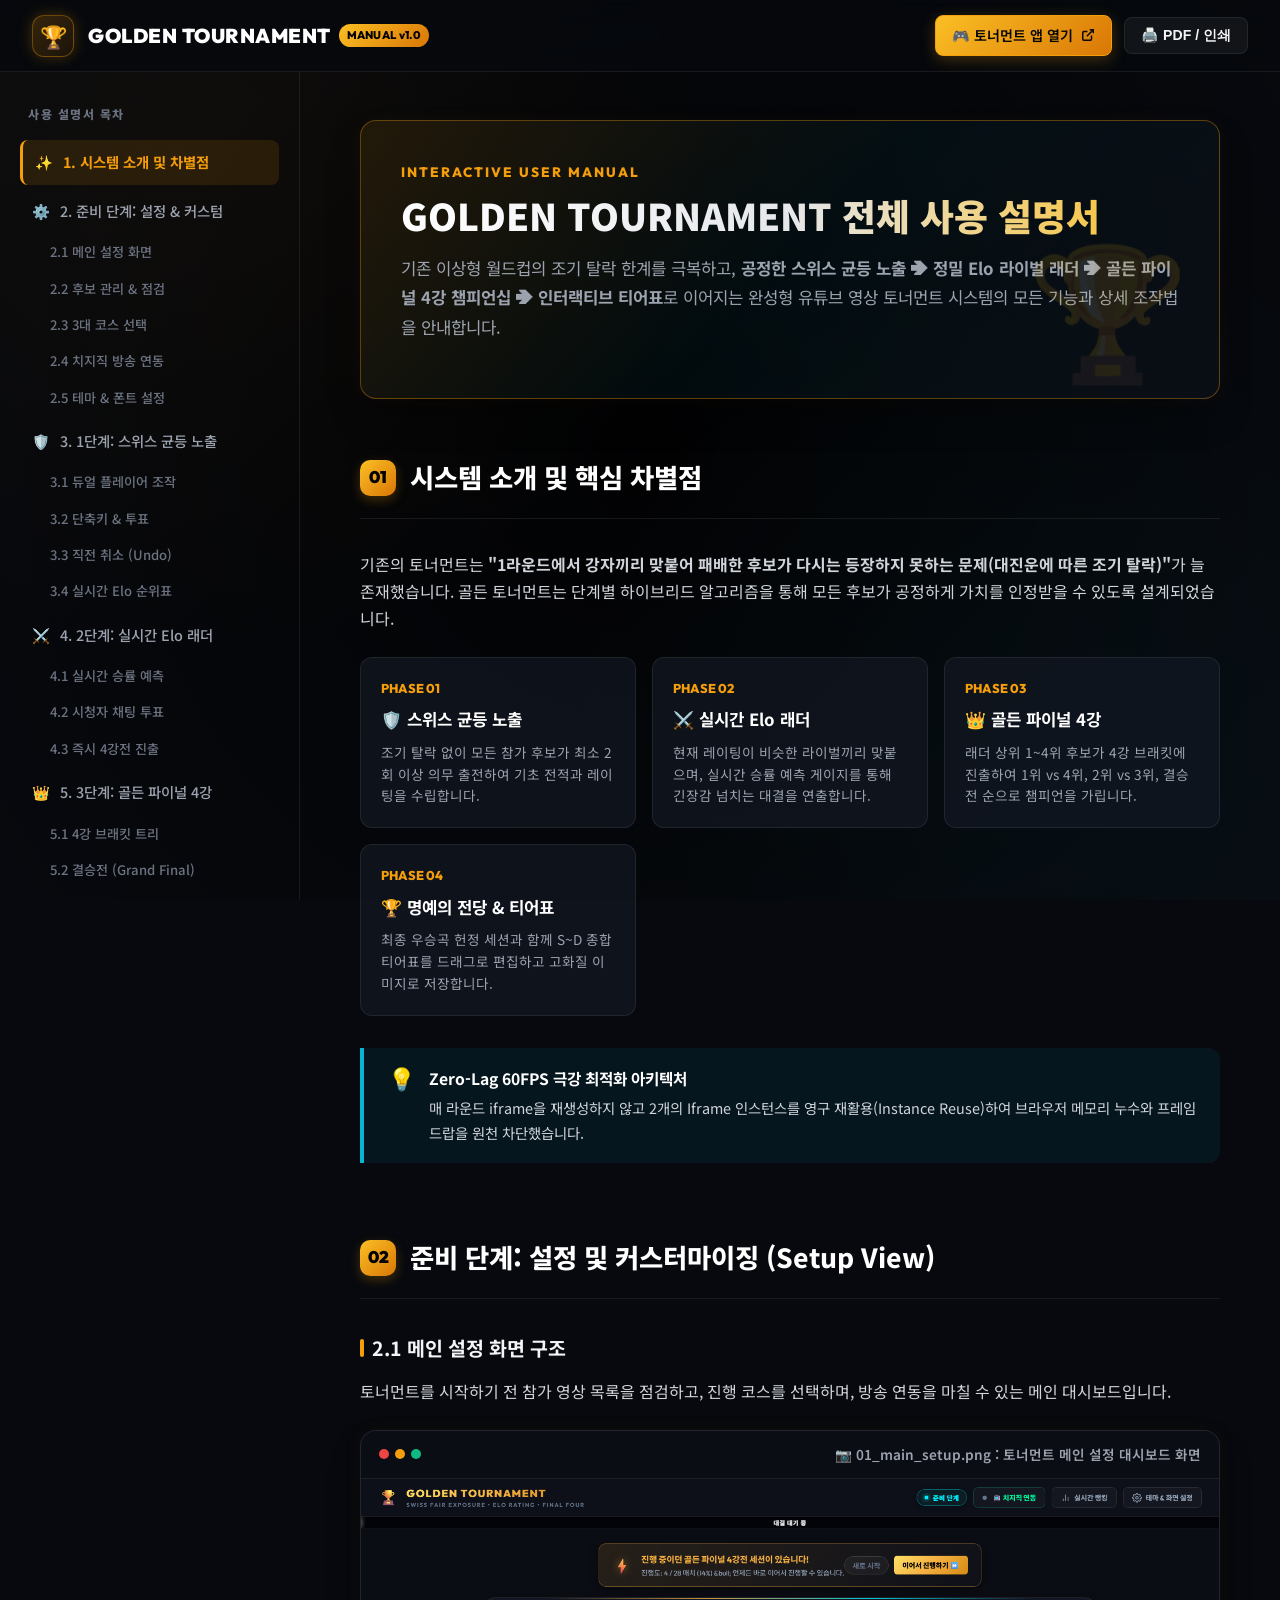
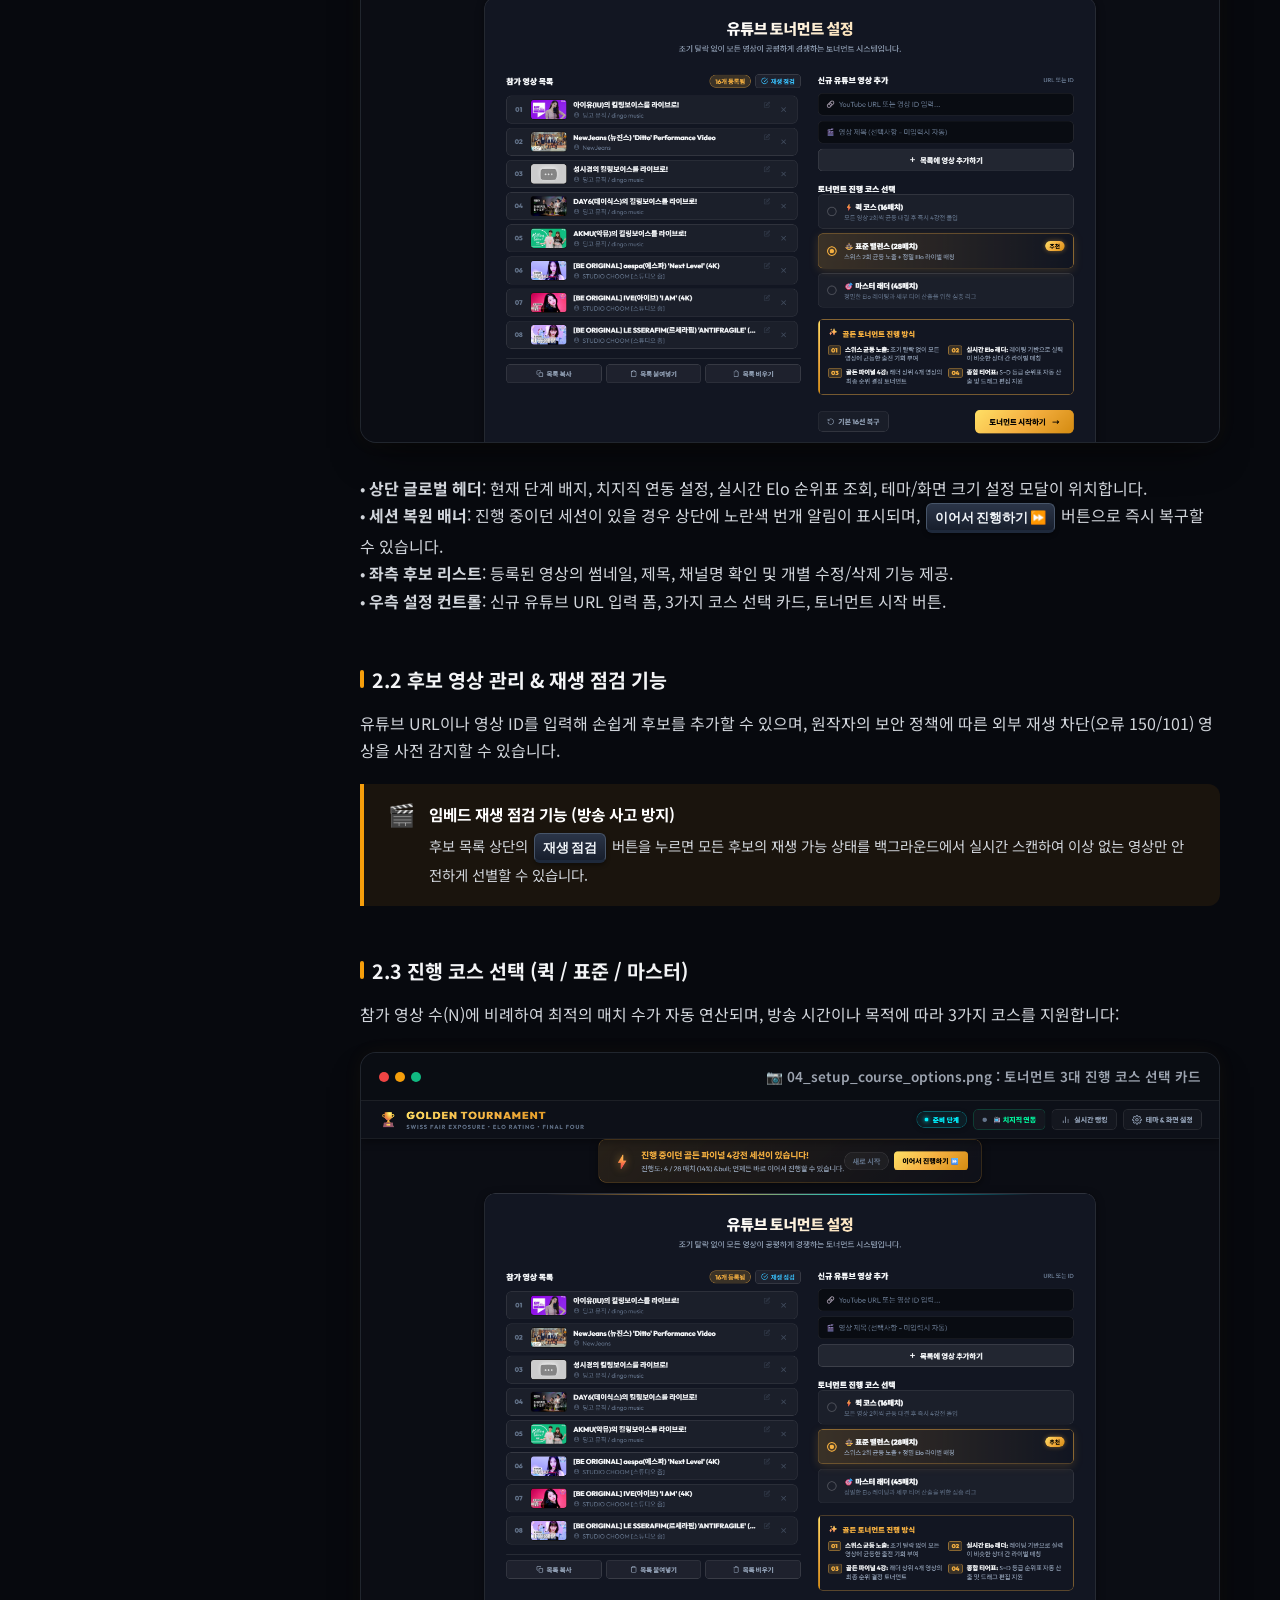
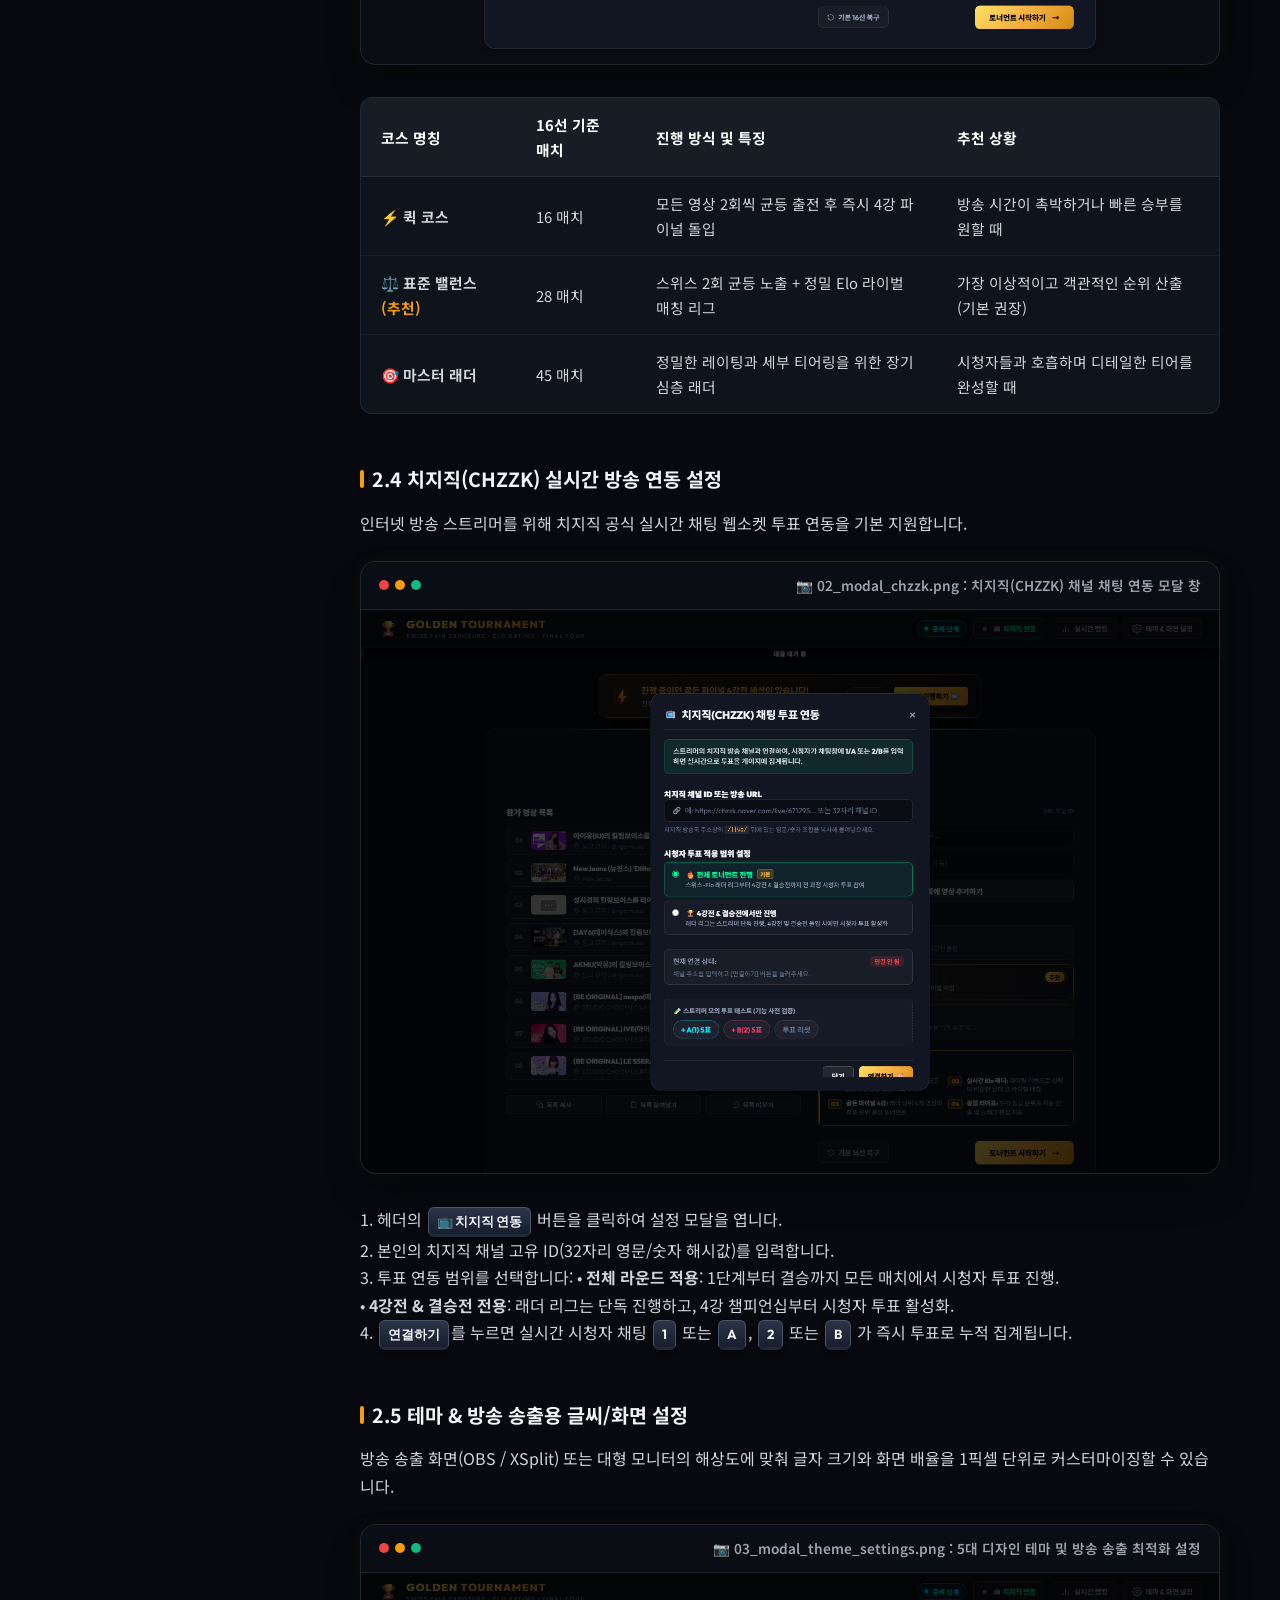
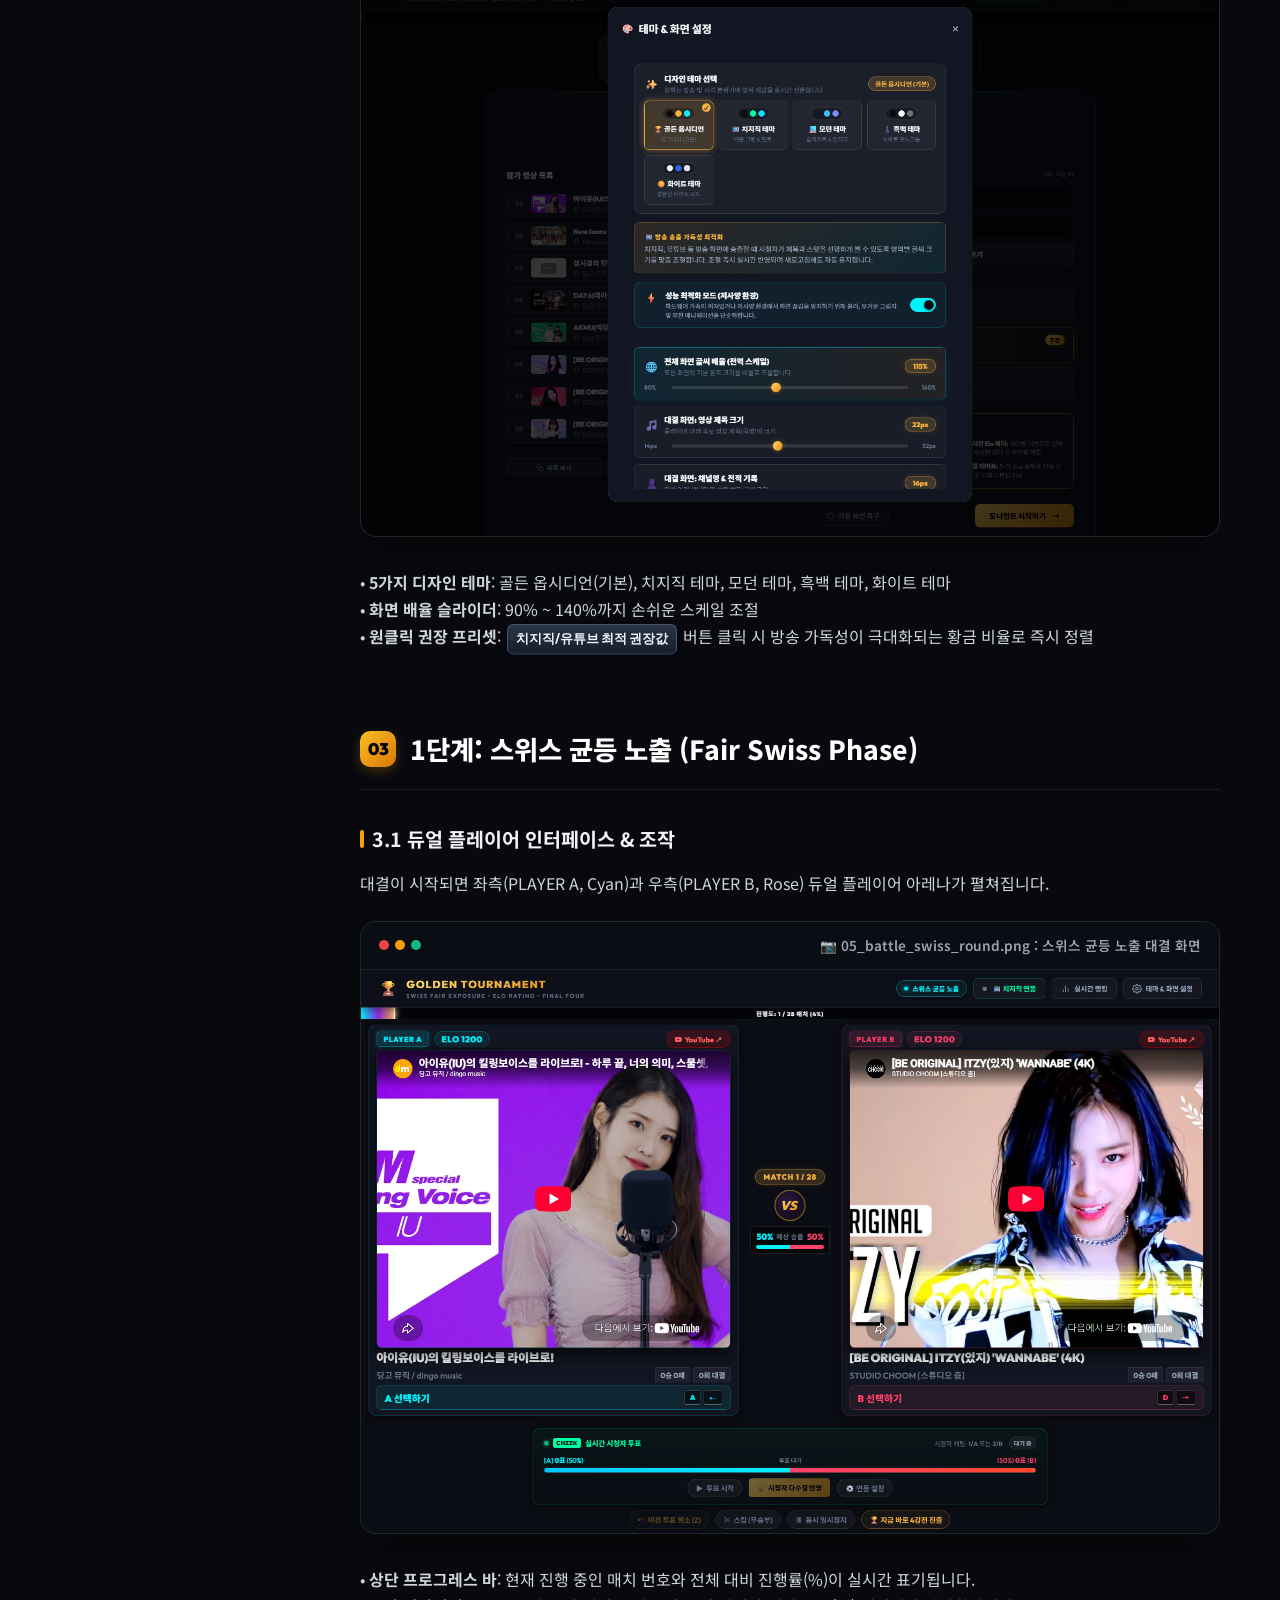
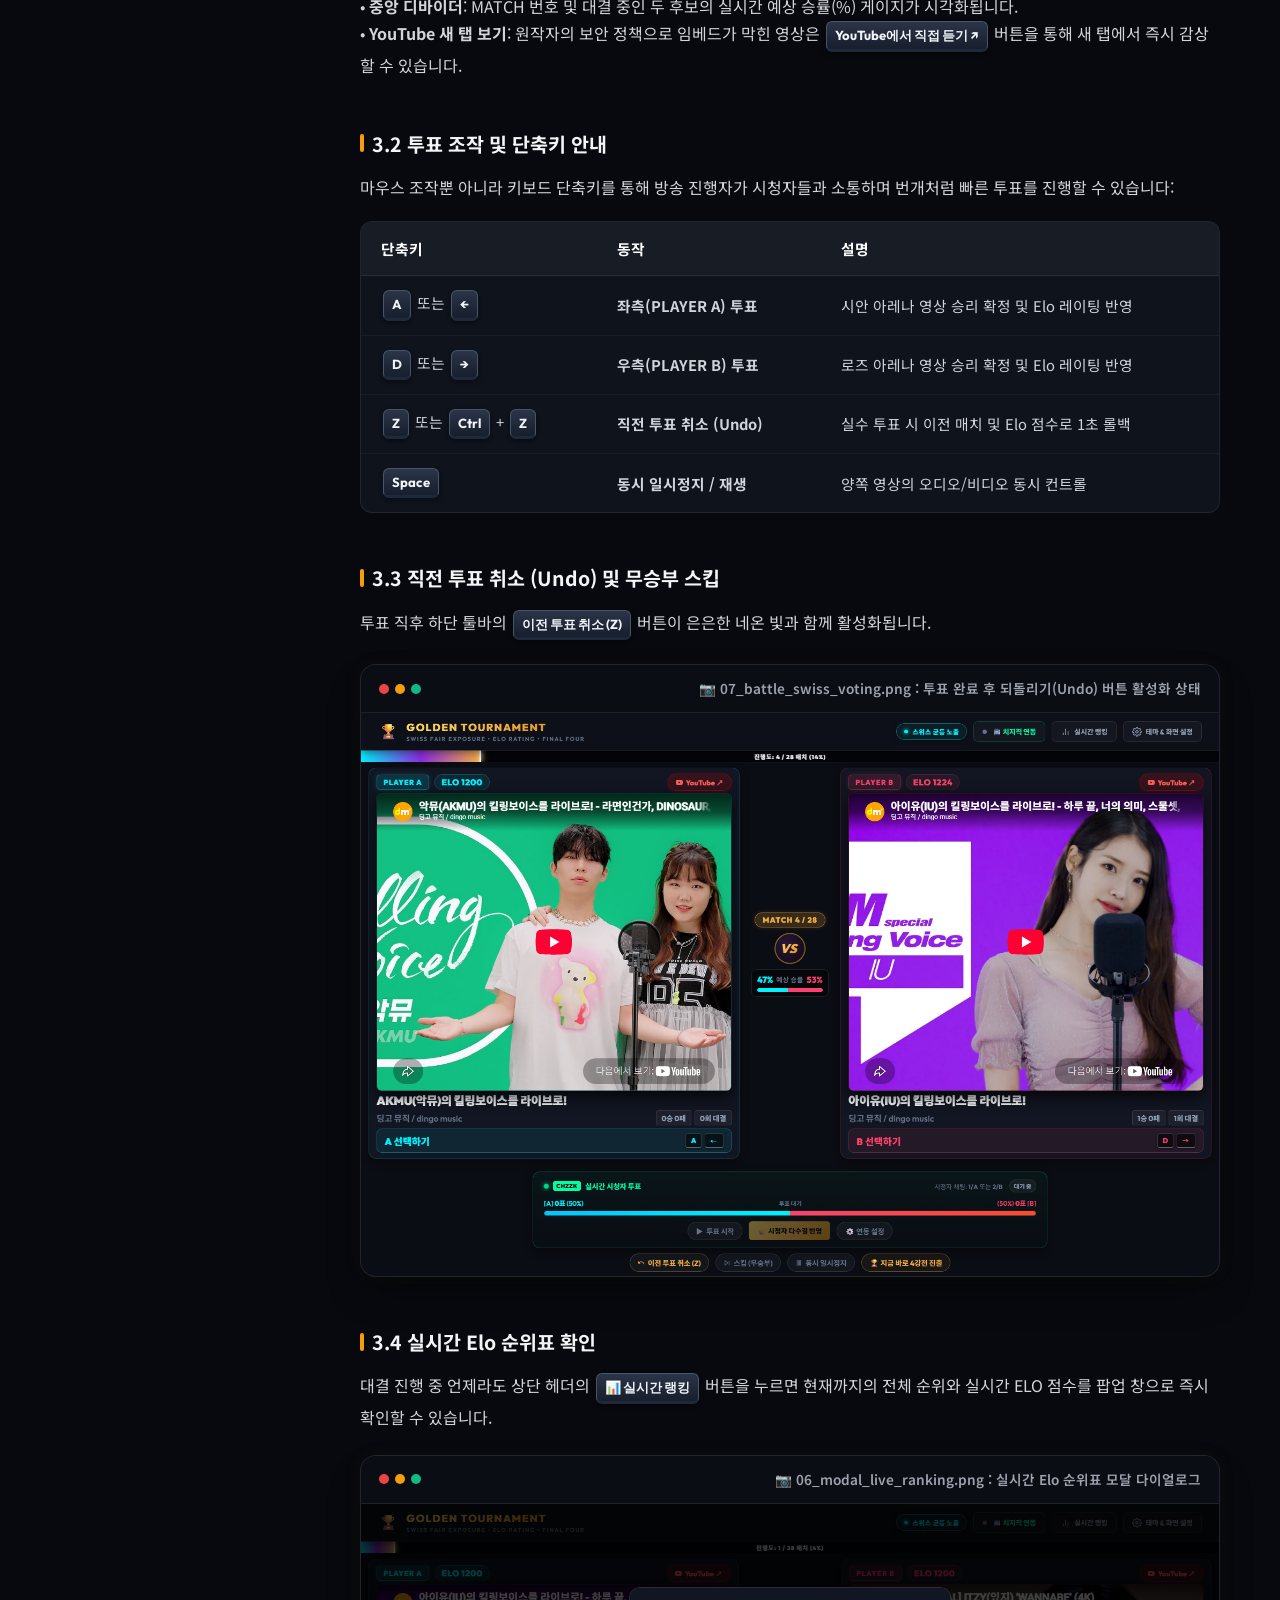
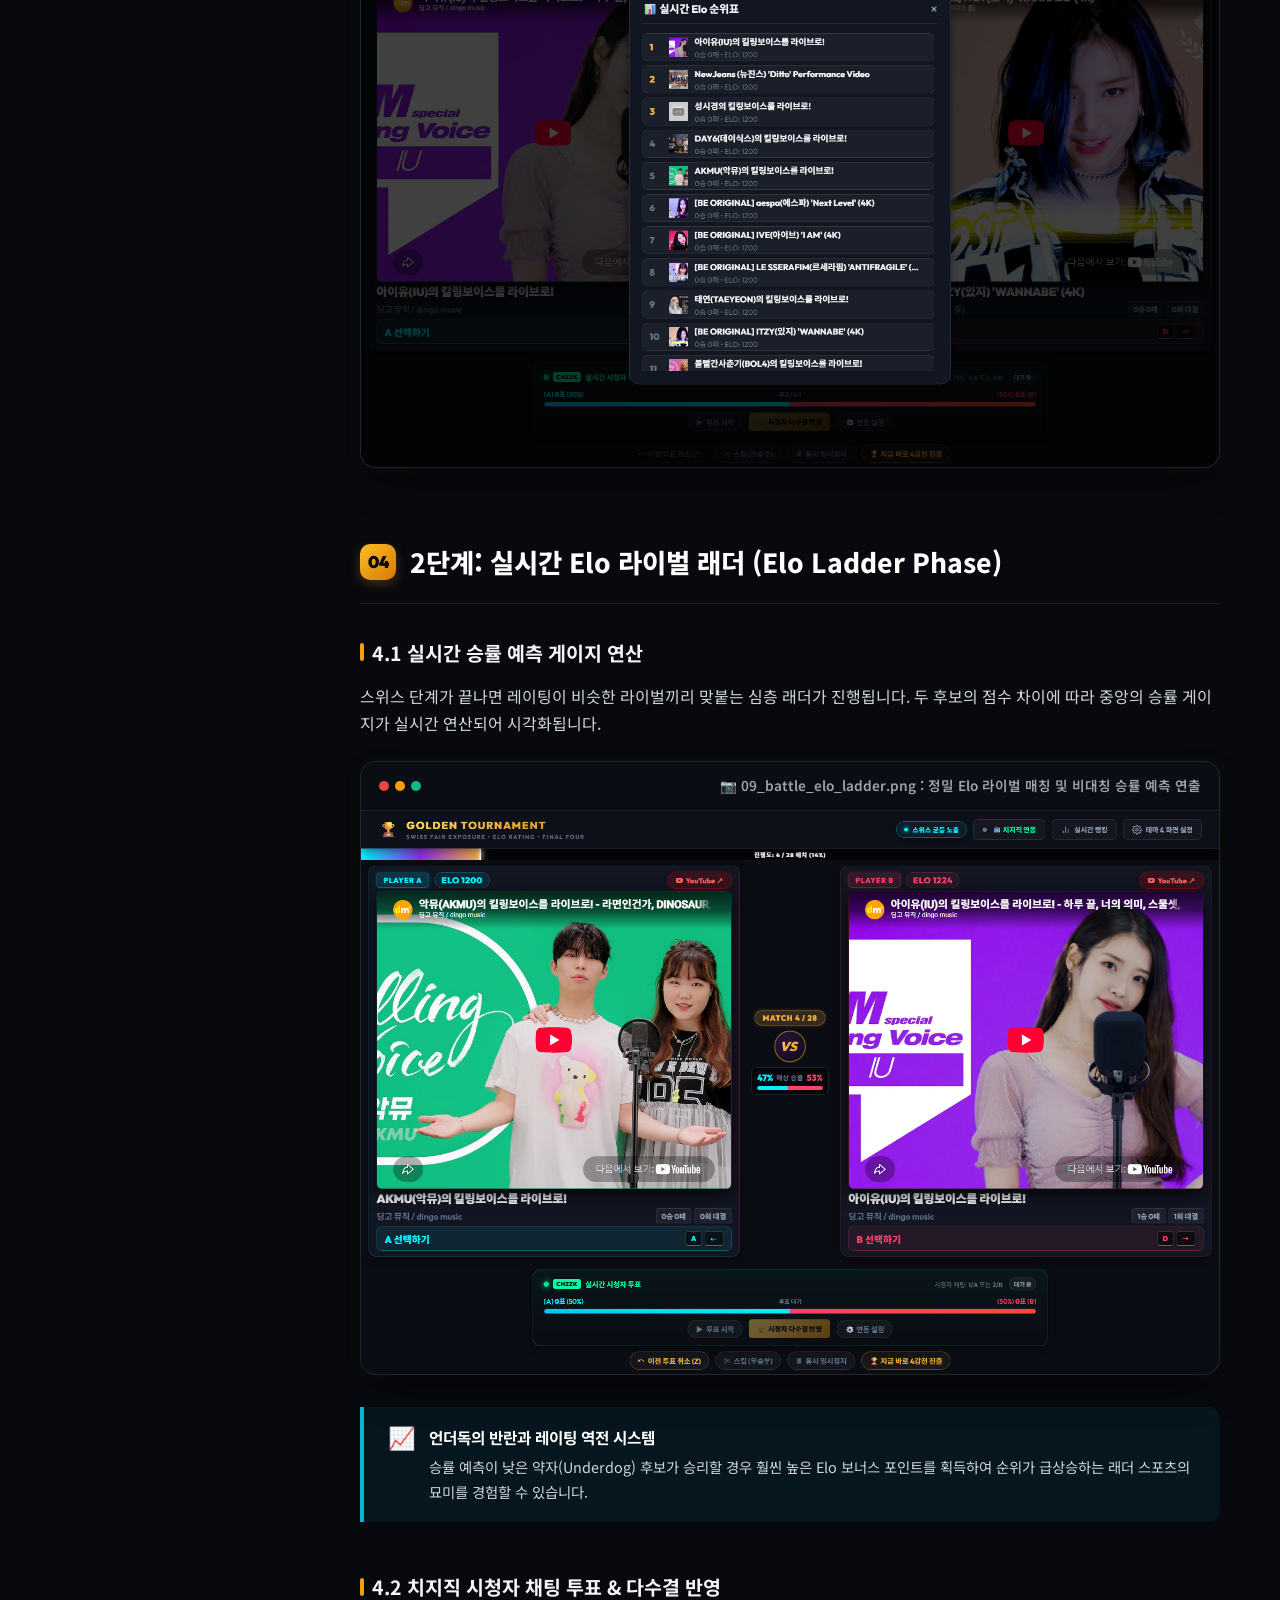
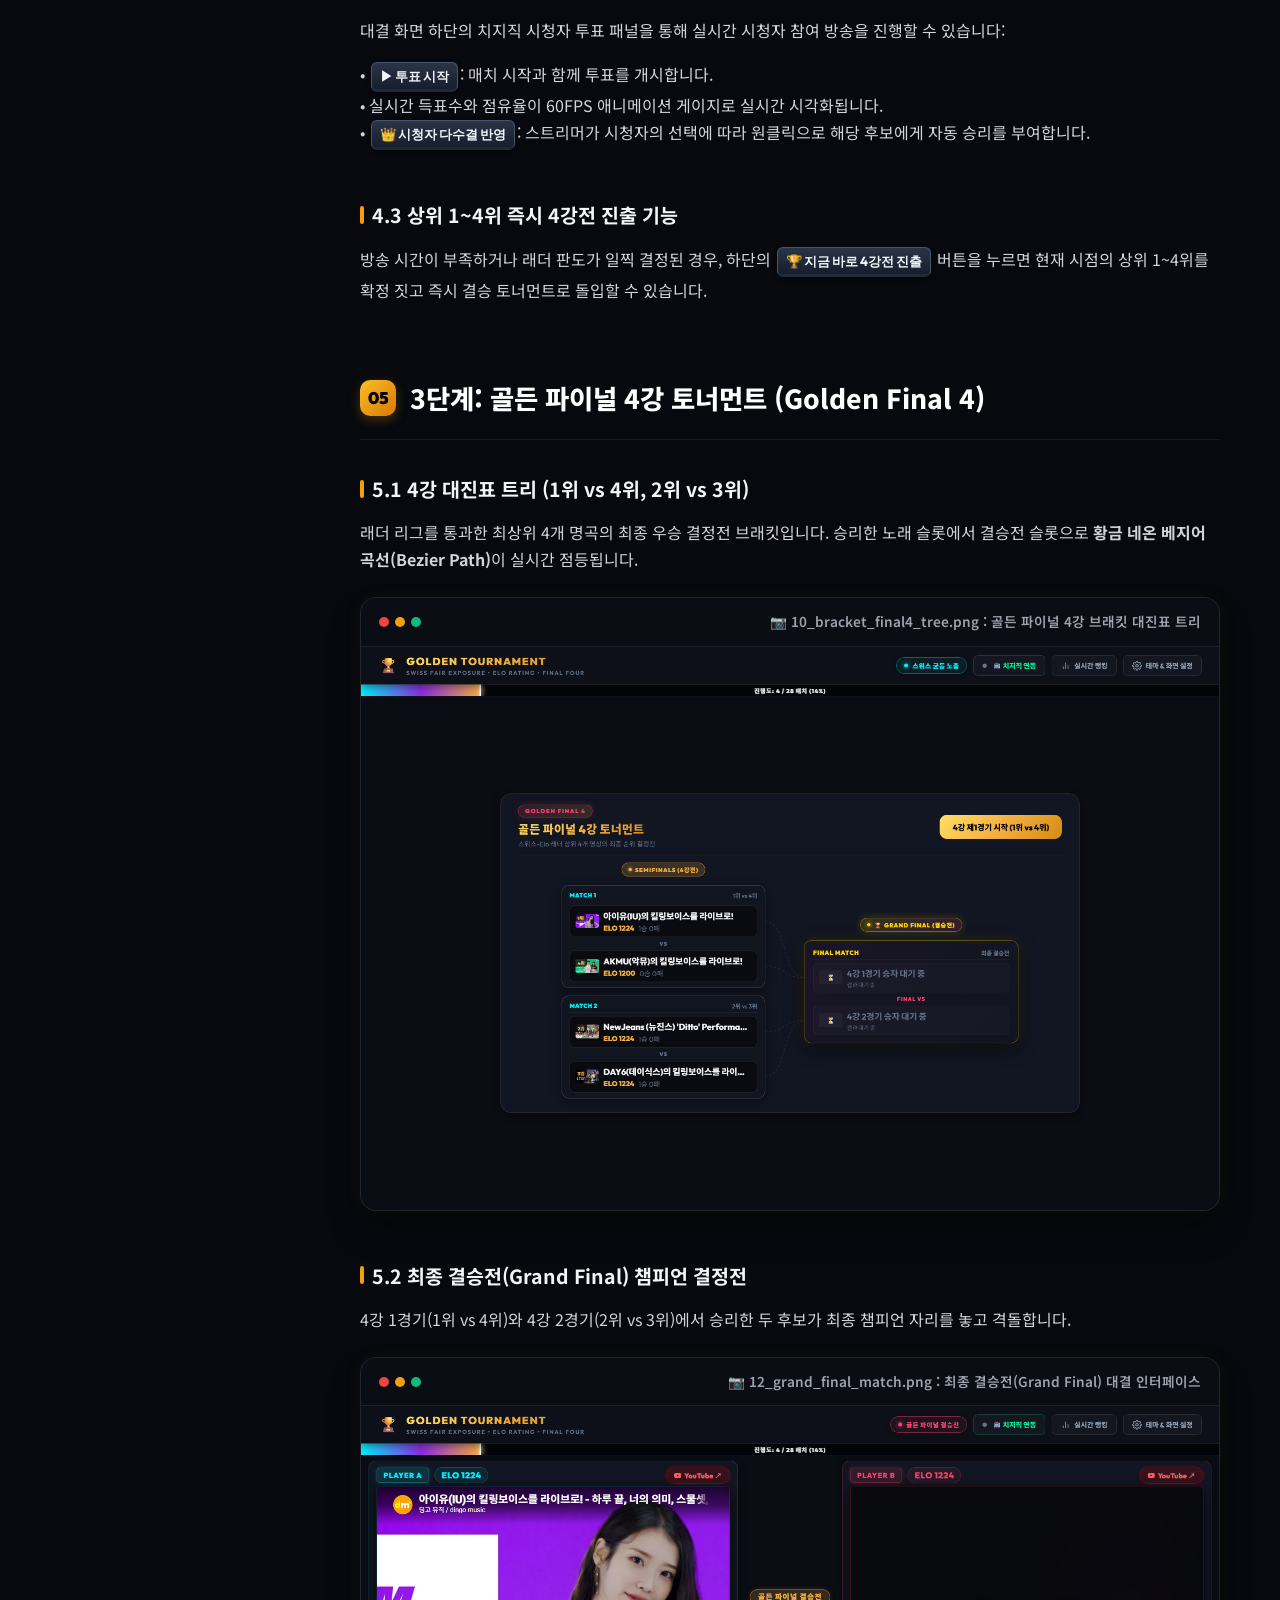
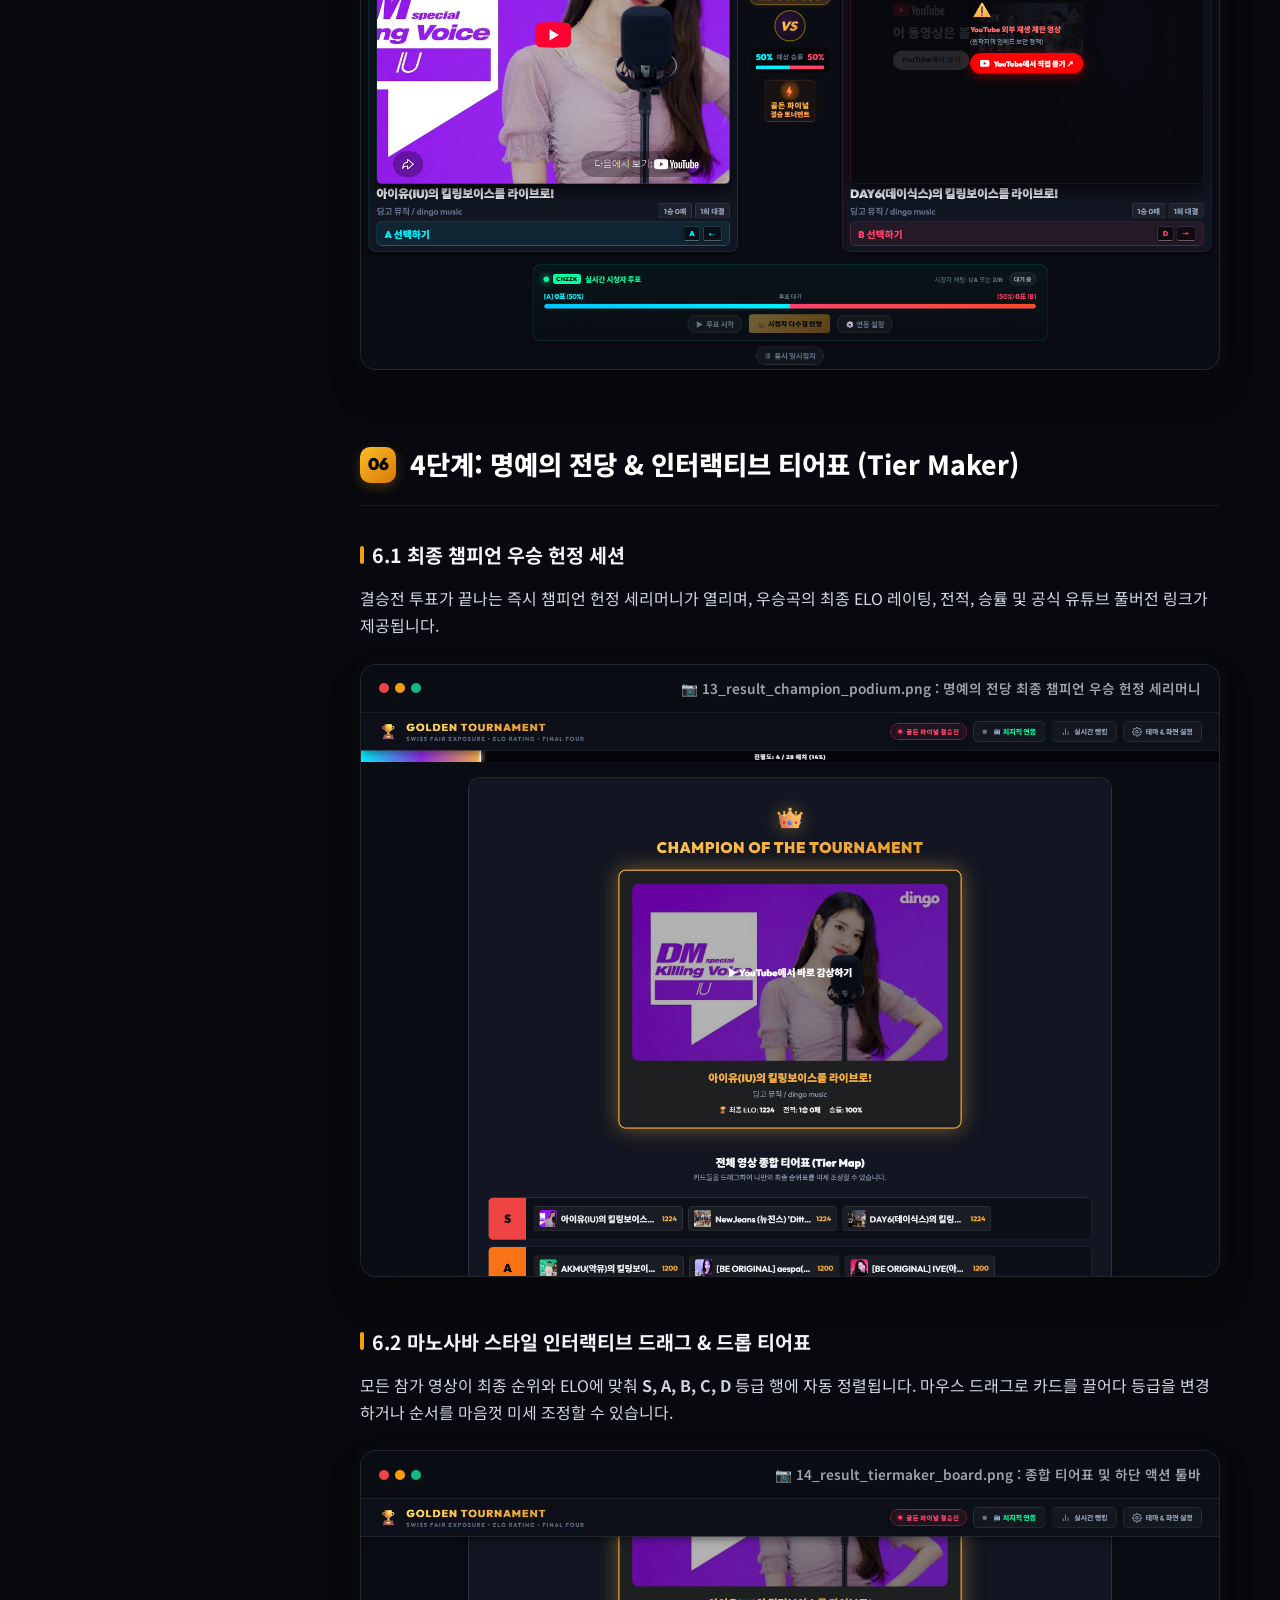
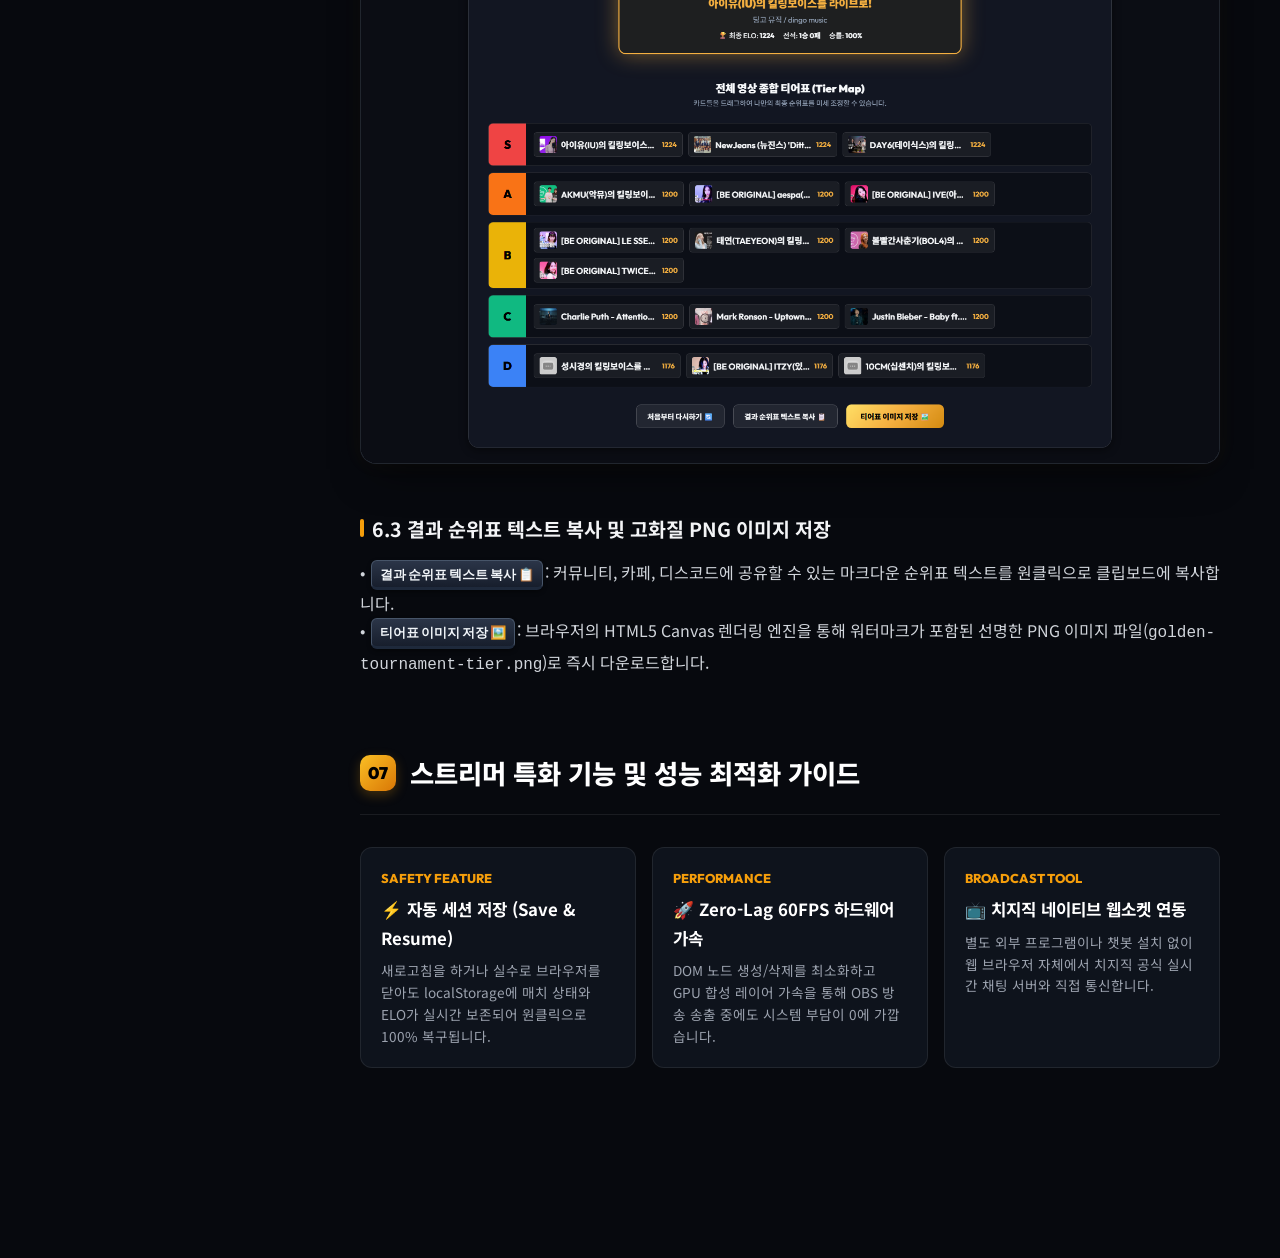
==== manual.html @ 8ca5e5d9 "사용설명서 및 스크린샷" ====
<!DOCTYPE html>
<html lang="ko">
<head>
  <meta charset="UTF-8">
  <meta name="viewport" content="width=device-width, initial-scale=1.0">
  <title>골든 토너먼트(GOLDEN TOURNAMENT) - 공식 인터랙티브 사용 설명서</title>
  <meta name="description" content="조기 탈락 없는 공정한 스위스 균등 노출, 실시간 Elo 래더, 골든 파이널 4강 챔피언십이 결합된 골든 토너먼트의 스크린샷 포함 전체 공식 사용 매뉴얼입니다.">
  
  <!-- Google Fonts: Outfit & Noto Sans KR -->
  <link rel="preconnect" href="https://fonts.googleapis.com">
  <link rel="preconnect" href="https://fonts.gstatic.com" crossorigin>
  <link href="https://fonts.googleapis.com/css2?family=Noto+Sans+KR:wght@300;400;500;600;700;800;900&family=Outfit:wght@400;600;700;800;900&family=JetBrains+Mono:wght@400;600&display=swap" rel="stylesheet">

  <style>
    /* ==========================================================================
       CSS Variables & Design System
       ========================================================================== */
    :root {
      --bg-dark: #07090e;
      --bg-surface: #0e121a;
      --bg-card: rgba(18, 23, 34, 0.75);
      --bg-card-hover: rgba(24, 31, 46, 0.85);
      --border-subtle: rgba(255, 255, 255, 0.08);
      --border-accent: rgba(245, 158, 11, 0.35);
      
      --gold-primary: #f59e0b;
      --gold-glow: rgba(245, 158, 11, 0.25);
      --gold-gradient: linear-gradient(135deg, #fbbf24 0%, #d97706 100%);
      
      --cyan-player: #06b6d4;
      --cyan-glow: rgba(6, 182, 212, 0.25);
      --rose-player: #f43f5e;
      --rose-glow: rgba(244, 63, 94, 0.25);
      
      --chzzk-neon: #00ffa3;
      --chzzk-glow: rgba(0, 255, 163, 0.2);

      --text-main: #f3f4f6;
      --text-muted: #9ca3af;
      --text-dim: #6b7280;
      
      --sidebar-width: 300px;
      --header-height: 72px;
      --radius-lg: 16px;
      --radius-md: 12px;
      --radius-sm: 8px;
      --shadow-premium: 0 20px 40px -15px rgba(0, 0, 0, 0.6), 0 0 20px rgba(245, 158, 11, 0.05);
      --transition-smooth: all 0.25s cubic-bezier(0.4, 0, 0.2, 1);
    }

    * {
      box-sizing: border-box;
      margin: 0;
      padding: 0;
    }

    html {
      scroll-behavior: smooth;
      font-size: 16px;
    }

    body {
      background-color: var(--bg-dark);
      color: var(--text-main);
      font-family: 'Noto Sans KR', 'Outfit', sans-serif;
      line-height: 1.7;
      overflow-x: hidden;
      background-image: 
        radial-gradient(circle at 15% 15%, rgba(245, 158, 11, 0.04) 0%, transparent 40%),
        radial-gradient(circle at 85% 85%, rgba(6, 182, 212, 0.04) 0%, transparent 40%),
        radial-gradient(circle at 50% 50%, rgba(0, 0, 0, 0.8) 0%, transparent 100%);
      background-attachment: fixed;
    }

    /* Custom Scrollbar */
    ::-webkit-scrollbar {
      width: 8px;
      height: 8px;
    }
    ::-webkit-scrollbar-track {
      background: var(--bg-dark);
    }
    ::-webkit-scrollbar-thumb {
      background: rgba(255, 255, 255, 0.15);
      border-radius: 4px;
    }
    ::-webkit-scrollbar-thumb:hover {
      background: var(--gold-primary);
    }

    /* ==========================================================================
       Header Layout
       ========================================================================== */
    .app-header {
      position: fixed;
      top: 0;
      left: 0;
      right: 0;
      height: var(--header-height);
      background: rgba(7, 9, 14, 0.85);
      backdrop-filter: blur(16px);
      -webkit-backdrop-filter: blur(16px);
      border-bottom: 1px solid var(--border-subtle);
      display: flex;
      align-items: center;
      justify-content: space-between;
      padding: 0 32px;
      z-index: 1000;
    }

    .brand-group {
      display: flex;
      align-items: center;
      gap: 14px;
      text-decoration: none;
    }

    .brand-trophy {
      width: 42px;
      height: 42px;
      background: linear-gradient(135deg, rgba(245, 158, 11, 0.2), rgba(217, 119, 6, 0.1));
      border: 1px solid var(--border-accent);
      border-radius: 12px;
      display: flex;
      align-items: center;
      justify-content: center;
      font-size: 22px;
      box-shadow: 0 0 15px var(--gold-glow);
    }

    .brand-title {
      font-family: 'Outfit', sans-serif;
      font-size: 1.25rem;
      font-weight: 900;
      letter-spacing: 0.5px;
      color: #fff;
      display: flex;
      align-items: center;
      gap: 8px;
    }

    .brand-badge {
      font-size: 0.7rem;
      background: var(--gold-gradient);
      color: #000;
      font-weight: 800;
      padding: 2px 8px;
      border-radius: 20px;
      letter-spacing: 0.3px;
    }

    .header-actions {
      display: flex;
      align-items: center;
      gap: 12px;
    }

    .btn-header {
      display: inline-flex;
      align-items: center;
      gap: 8px;
      padding: 8px 16px;
      font-size: 0.88rem;
      font-weight: 600;
      border-radius: var(--radius-sm);
      text-decoration: none;
      transition: var(--transition-smooth);
      cursor: pointer;
    }

    .btn-ghost {
      background: rgba(255, 255, 255, 0.05);
      border: 1px solid var(--border-subtle);
      color: var(--text-main);
    }
    .btn-ghost:hover {
      background: rgba(255, 255, 255, 0.1);
      border-color: rgba(255, 255, 255, 0.2);
    }

    .btn-primary {
      background: var(--gold-gradient);
      border: 1px solid #f59e0b;
      color: #050505;
      box-shadow: 0 4px 15px var(--gold-glow);
    }
    .btn-primary:hover {
      transform: translateY(-1px);
      box-shadow: 0 6px 20px rgba(245, 158, 11, 0.4);
    }

    /* ==========================================================================
       Main Layout (Sidebar + Content)
       ========================================================================== */
    .app-container {
      display: flex;
      max-width: 1560px;
      margin: 0 auto;
      padding-top: var(--header-height);
      min-height: 100vh;
    }

    /* Sidebar Navigation */
    .sidebar {
      width: var(--sidebar-width);
      position: sticky;
      top: var(--header-height);
      height: calc(100vh - var(--header-height));
      padding: 32px 20px 40px;
      overflow-y: auto;
      flex-shrink: 0;
      border-right: 1px solid var(--border-subtle);
    }

    .sidebar-title {
      font-size: 0.75rem;
      font-weight: 800;
      text-transform: uppercase;
      letter-spacing: 1.5px;
      color: var(--text-dim);
      margin-bottom: 16px;
      padding-left: 8px;
    }

    .nav-list {
      list-style: none;
      display: flex;
      flex-direction: column;
      gap: 4px;
    }

    .nav-item a {
      display: flex;
      align-items: center;
      gap: 10px;
      padding: 10px 12px;
      border-radius: var(--radius-sm);
      color: var(--text-muted);
      text-decoration: none;
      font-size: 0.9rem;
      font-weight: 500;
      transition: var(--transition-smooth);
    }

    .nav-item a:hover {
      background: rgba(255, 255, 255, 0.05);
      color: #fff;
    }

    .nav-item.active a {
      background: rgba(245, 158, 11, 0.12);
      color: var(--gold-primary);
      font-weight: 700;
      border-left: 3px solid var(--gold-primary);
    }

    .nav-sub-list {
      list-style: none;
      padding-left: 20px;
      margin-top: 2px;
      display: flex;
      flex-direction: column;
      gap: 2px;
    }

    .nav-sub-item a {
      font-size: 0.82rem;
      padding: 6px 10px;
      color: var(--text-dim);
    }
    .nav-sub-item a:hover {
      color: var(--text-main);
    }
    .nav-sub-item.active a {
      color: var(--gold-primary);
      font-weight: 600;
    }

    /* Content Area */
    .content-area {
      flex: 1;
      padding: 48px 60px 120px;
      max-width: calc(100% - var(--sidebar-width));
    }

    /* Hero Banner */
    .hero-banner {
      background: linear-gradient(135deg, rgba(245, 158, 11, 0.1) 0%, rgba(6, 182, 212, 0.05) 50%, rgba(18, 23, 34, 0.4) 100%);
      border: 1px solid var(--border-accent);
      border-radius: var(--radius-lg);
      padding: 40px;
      margin-bottom: 56px;
      position: relative;
      overflow: hidden;
      box-shadow: var(--shadow-premium);
    }

    .hero-banner::after {
      content: '🏆';
      position: absolute;
      right: 30px;
      bottom: -15px;
      font-size: 130px;
      opacity: 0.12;
      pointer-events: none;
    }

    .hero-subtitle {
      font-family: 'Outfit', sans-serif;
      font-size: 0.85rem;
      font-weight: 800;
      letter-spacing: 2px;
      color: var(--gold-primary);
      text-transform: uppercase;
      margin-bottom: 8px;
    }

    .hero-title {
      font-size: 2.3rem;
      font-weight: 900;
      line-height: 1.3;
      margin-bottom: 14px;
      background: linear-gradient(to right, #ffffff, #e5e7eb, #fbbf24);
      -webkit-background-clip: text;
      -webkit-text-fill-color: transparent;
    }

    .hero-desc {
      font-size: 1.05rem;
      color: var(--text-muted);
      max-width: 820px;
      line-height: 1.75;
    }

    /* Section Components */
    .doc-section {
      margin-bottom: 72px;
      scroll-margin-top: 100px;
    }

    .section-header {
      border-bottom: 1px solid var(--border-subtle);
      padding-bottom: 18px;
      margin-bottom: 32px;
      display: flex;
      align-items: center;
      justify-content: space-between;
    }

    .section-title-wrap {
      display: flex;
      align-items: center;
      gap: 14px;
    }

    .section-badge-num {
      width: 36px;
      height: 36px;
      background: var(--gold-gradient);
      color: #000;
      font-weight: 900;
      font-family: 'Outfit', sans-serif;
      font-size: 1.05rem;
      border-radius: 10px;
      display: flex;
      align-items: center;
      justify-content: center;
      box-shadow: 0 4px 12px var(--gold-glow);
    }

    .section-title {
      font-size: 1.65rem;
      font-weight: 800;
      color: #fff;
    }

    .subsection {
      margin-bottom: 48px;
      scroll-margin-top: 100px;
    }

    .subsection-title {
      font-size: 1.22rem;
      font-weight: 700;
      color: #f3f4f6;
      margin-bottom: 14px;
      display: flex;
      align-items: center;
      gap: 8px;
    }

    .subsection-title::before {
      content: '';
      display: inline-block;
      width: 4px;
      height: 18px;
      background: var(--gold-primary);
      border-radius: 2px;
    }

    p {
      margin-bottom: 16px;
      color: #d1d5db;
    }

    /* Feature Process Flow Cards */
    .process-grid {
      display: grid;
      grid-template-columns: repeat(auto-fit, minmax(240px, 1fr));
      gap: 16px;
      margin: 24px 0 32px;
    }

    .process-card {
      background: var(--bg-card);
      border: 1px solid var(--border-subtle);
      border-radius: var(--radius-md);
      padding: 20px;
      transition: var(--transition-smooth);
      position: relative;
    }
    .process-card:hover {
      background: var(--bg-card-hover);
      border-color: var(--border-accent);
      transform: translateY(-2px);
    }

    .process-step {
      font-family: 'Outfit', sans-serif;
      font-size: 0.8rem;
      font-weight: 800;
      color: var(--gold-primary);
      margin-bottom: 6px;
    }

    .process-name {
      font-size: 1.05rem;
      font-weight: 700;
      color: #fff;
      margin-bottom: 8px;
    }

    .process-detail {
      font-size: 0.85rem;
      color: var(--text-muted);
      line-height: 1.6;
    }

    /* Screenshot Card Frame */
    .screenshot-card {
      background: var(--bg-card);
      border: 1px solid var(--border-subtle);
      border-radius: var(--radius-lg);
      overflow: hidden;
      margin: 24px 0 32px;
      box-shadow: var(--shadow-premium);
      transition: var(--transition-smooth);
    }

    .screenshot-card:hover {
      border-color: rgba(245, 158, 11, 0.4);
      box-shadow: 0 20px 45px -10px rgba(0, 0, 0, 0.8), 0 0 30px rgba(245, 158, 11, 0.1);
    }

    .screenshot-header {
      background: rgba(10, 13, 19, 0.95);
      padding: 12px 18px;
      border-bottom: 1px solid var(--border-subtle);
      display: flex;
      align-items: center;
      justify-content: space-between;
    }

    .screenshot-dots {
      display: flex;
      gap: 6px;
    }

    .screenshot-dot {
      width: 10px;
      height: 10px;
      border-radius: 50%;
    }
    .dot-red { background: #ef4444; }
    .dot-yellow { background: #f59e0b; }
    .dot-green { background: #10b981; }

    .screenshot-caption {
      font-size: 0.85rem;
      font-weight: 600;
      color: var(--text-muted);
      display: flex;
      align-items: center;
      gap: 6px;
    }

    .screenshot-img-wrap {
      position: relative;
      cursor: zoom-in;
      background: #000;
      overflow: hidden;
    }

    .screenshot-img {
      width: 100%;
      height: auto;
      display: block;
      transition: transform 0.3s ease;
    }

    .screenshot-img-wrap:hover .screenshot-img {
      transform: scale(1.015);
    }

    .zoom-hint-badge {
      position: absolute;
      right: 16px;
      bottom: 16px;
      background: rgba(0, 0, 0, 0.75);
      backdrop-filter: blur(8px);
      border: 1px solid rgba(255, 255, 255, 0.15);
      padding: 6px 12px;
      border-radius: 20px;
      font-size: 0.78rem;
      color: #fff;
      display: flex;
      align-items: center;
      gap: 6px;
      pointer-events: none;
      opacity: 0;
      transition: var(--transition-smooth);
    }

    .screenshot-img-wrap:hover .zoom-hint-badge {
      opacity: 1;
    }

    /* Comparison & Table Styles */
    .table-container {
      width: 100%;
      overflow-x: auto;
      background: var(--bg-card);
      border: 1px solid var(--border-subtle);
      border-radius: var(--radius-md);
      margin: 20px 0 28px;
    }

    .styled-table {
      width: 100%;
      border-collapse: collapse;
      text-align: left;
      font-size: 0.92rem;
    }

    .styled-table th {
      background: rgba(255, 255, 255, 0.04);
      color: #fff;
      font-weight: 700;
      padding: 14px 20px;
      border-bottom: 1px solid var(--border-subtle);
    }

    .styled-table td {
      padding: 14px 20px;
      border-bottom: 1px solid rgba(255, 255, 255, 0.04);
      color: #d1d5db;
    }

    .styled-table tr:last-child td {
      border-bottom: none;
    }

    .styled-table tr:hover td {
      background: rgba(255, 255, 255, 0.02);
    }

    /* Keycaps & Shortcut UI */
    kbd {
      display: inline-flex;
      align-items: center;
      justify-content: center;
      background: linear-gradient(180deg, #2b3548 0%, #171e2c 100%);
      border: 1px solid #475569;
      border-bottom: 3px solid #1e293b;
      color: #f1f5f9;
      padding: 2px 8px;
      font-family: 'Outfit', monospace;
      font-size: 0.82rem;
      font-weight: 700;
      border-radius: 6px;
      box-shadow: 0 2px 4px rgba(0,0,0,0.4);
      margin: 0 2px;
    }

    /* Callout Alerts */
    .callout {
      background: rgba(245, 158, 11, 0.08);
      border-left: 4px solid var(--gold-primary);
      border-radius: 0 var(--radius-md) var(--radius-md) 0;
      padding: 18px 24px;
      margin: 20px 0;
      display: flex;
      gap: 14px;
    }

    .callout-icon {
      font-size: 22px;
      line-height: 1;
    }

    .callout-title {
      font-weight: 700;
      color: #fff;
      margin-bottom: 4px;
      font-size: 0.98rem;
    }

    .callout-desc {
      font-size: 0.9rem;
      color: #d1d5db;
      margin-bottom: 0;
    }

    .callout-cyan {
      background: rgba(6, 182, 212, 0.08);
      border-left-color: var(--cyan-player);
    }

    .callout-chzzk {
      background: rgba(0, 255, 163, 0.08);
      border-left-color: var(--chzzk-neon);
    }

    /* Back to top floating button */
    .btn-top {
      position: fixed;
      bottom: 32px;
      right: 32px;
      width: 48px;
      height: 48px;
      background: var(--bg-card);
      border: 1px solid var(--border-accent);
      border-radius: 50%;
      color: var(--gold-primary);
      display: flex;
      align-items: center;
      justify-content: center;
      font-size: 20px;
      cursor: pointer;
      box-shadow: 0 8px 25px rgba(0,0,0,0.5);
      opacity: 0;
      transform: translateY(20px);
      transition: var(--transition-smooth);
      z-index: 900;
    }

    .btn-top.visible {
      opacity: 1;
      transform: translateY(0);
    }

    .btn-top:hover {
      background: var(--gold-primary);
      color: #000;
      transform: translateY(-3px);
    }

    /* ==========================================================================
       Image Lightbox Modal
       ========================================================================== */
    .lightbox-modal {
      position: fixed;
      top: 0;
      left: 0;
      width: 100vw;
      height: 100vh;
      background: rgba(4, 6, 10, 0.92);
      backdrop-filter: blur(12px);
      display: flex;
      flex-direction: column;
      align-items: center;
      justify-content: center;
      z-index: 2000;
      opacity: 0;
      pointer-events: none;
      transition: opacity 0.3s ease;
      padding: 30px;
    }

    .lightbox-modal.active {
      opacity: 1;
      pointer-events: auto;
    }

    .lightbox-content-wrap {
      max-width: 95vw;
      max-height: 88vh;
      position: relative;
      display: flex;
      flex-direction: column;
      align-items: center;
    }

    .lightbox-image {
      max-width: 100%;
      max-height: 82vh;
      object-fit: contain;
      border-radius: var(--radius-md);
      border: 1px solid var(--border-accent);
      box-shadow: 0 25px 60px rgba(0, 0, 0, 0.9), 0 0 40px rgba(245, 158, 11, 0.2);
    }

    .lightbox-caption {
      margin-top: 14px;
      color: #fff;
      font-size: 1.05rem;
      font-weight: 600;
      text-align: center;
    }

    .lightbox-close {
      position: absolute;
      top: -45px;
      right: 0;
      background: none;
      border: none;
      color: #fff;
      font-size: 32px;
      cursor: pointer;
      line-height: 1;
      padding: 6px;
      transition: transform 0.2s ease;
    }
    .lightbox-close:hover {
      transform: scale(1.15) rotate(90deg);
      color: var(--gold-primary);
    }

    /* Responsive Design */
    @media (max-width: 1100px) {
      .app-container {
        flex-direction: column;
      }
      .sidebar {
        width: 100%;
        height: auto;
        position: relative;
        top: 0;
        border-right: none;
        border-bottom: 1px solid var(--border-subtle);
        padding: 20px 32px;
      }
      .content-area {
        max-width: 100%;
        padding: 32px;
      }
    }

    @media (max-width: 768px) {
      .app-header {
        padding: 0 16px;
      }
      .content-area {
        padding: 24px 16px 80px;
      }
      .hero-title {
        font-size: 1.7rem;
      }
      .hero-banner {
        padding: 24px;
      }
      .styled-table th, .styled-table td {
        padding: 10px 12px;
      }
    }
  </style>
</head>
<body>

  <!-- 상단 글로벌 네비게이션 헤더 -->
  <header class="app-header">
    <a href="#intro" class="brand-group">
      <div class="brand-trophy">🏆</div>
      <div>
        <div class="brand-title">
          GOLDEN TOURNAMENT
          <span class="brand-badge">MANUAL v1.0</span>
        </div>
      </div>
    </a>

    <div class="header-actions">
      <a href="http://127.0.0.1:5500/" target="_blank" class="btn-header btn-primary" title="실제 토너먼트 프로그램 바로 실행">
        <span>🎮 토너먼트 앱 열기</span>
        <svg width="14" height="14" viewBox="0 0 24 24" fill="none" stroke="currentColor" stroke-width="2.5"><path d="M18 13v6a2 2 0 0 1-2 2H5a2 2 0 0 1-2-2V8a2 2 0 0 1 2-2h6"></path><polyline points="15 3 21 3 21 9"></polyline><line x1="10" y1="14" x2="21" y2="3"></line></svg>
      </a>
      <button class="btn-header btn-ghost" onclick="window.print()" title="사용 설명서 인쇄 또는 PDF 저장">
        <span>🖨️ PDF / 인쇄</span>
      </button>
    </div>
  </header>

  <!-- 메인 레이아웃 -->
  <div class="app-container">

    <!-- 좌측 목차 사이드바 -->
    <aside class="sidebar" id="doc-sidebar">
      <div class="sidebar-title">사용 설명서 목차</div>
      <ul class="nav-list">
        <li class="nav-item active">
          <a href="#intro">
            <span>✨</span> 1. 시스템 소개 및 차별점
          </a>
        </li>
        <li class="nav-item">
          <a href="#setup-view">
            <span>⚙️</span> 2. 준비 단계: 설정 &amp; 커스텀
          </a>
          <ul class="nav-sub-list">
            <li class="nav-sub-item"><a href="#setup-main">2.1 메인 설정 화면</a></li>
            <li class="nav-sub-item"><a href="#setup-candidates">2.2 후보 관리 &amp; 점검</a></li>
            <li class="nav-sub-item"><a href="#setup-courses">2.3 3대 코스 선택</a></li>
            <li class="nav-sub-item"><a href="#setup-chzzk">2.4 치지직 방송 연동</a></li>
            <li class="nav-sub-item"><a href="#setup-theme">2.5 테마 &amp; 폰트 설정</a></li>
          </ul>
        </li>
        <li class="nav-item">
          <a href="#swiss-phase">
            <span>🛡️</span> 3. 1단계: 스위스 균등 노출
          </a>
          <ul class="nav-sub-list">
            <li class="nav-sub-item"><a href="#swiss-player">3.1 듀얼 플레이어 조작</a></li>
            <li class="nav-sub-item"><a href="#swiss-shortcuts">3.2 단축키 &amp; 투표</a></li>
            <li class="nav-sub-item"><a href="#swiss-undo">3.3 직전 취소 (Undo)</a></li>
            <li class="nav-sub-item"><a href="#swiss-ranking">3.4 실시간 Elo 순위표</a></li>
          </ul>
        </li>
        <li class="nav-item">
          <a href="#ladder-phase">
            <span>⚔️</span> 4. 2단계: 실시간 Elo 래더
          </a>
          <ul class="nav-sub-list">
            <li class="nav-sub-item"><a href="#ladder-prob">4.1 실시간 승률 예측</a></li>
            <li class="nav-sub-item"><a href="#ladder-chzzk-poll">4.2 시청자 채팅 투표</a></li>
            <li class="nav-sub-item"><a href="#ladder-jump">4.3 즉시 4강전 진출</a></li>
          </ul>
        </li>
        <li class="nav-item">
          <a href="#final4-phase">
            <span>👑</span> 5. 3단계: 골든 파이널 4강
          </a>
          <ul class="nav-sub-list">
            <li class="nav-sub-item"><a href="#final4-tree">5.1 4강 브래킷 트리</a></li>
            <li class="nav-sub-item"><a href="#final4-grand">5.2 결승전 (Grand Final)</a></li>
          </ul>
        </li>
        <li class="nav-item">
          <a href="#result-phase">
            <span>🏆</span> 6. 4단계: 명예의 전당 &amp; 티어표
          </a>
          <ul class="nav-sub-list">
            <li class="nav-sub-item"><a href="#result-champion">6.1 최종 챔피언 헌정</a></li>
            <li class="nav-sub-item"><a href="#result-tiermaker">6.2 드래그앤드롭 티어표</a></li>
            <li class="nav-sub-item"><a href="#result-export">6.3 이미지 &amp; 텍스트 저장</a></li>
          </ul>
        </li>
        <li class="nav-item">
          <a href="#tech-specs">
            <span>⚡</span> 7. 최적화 &amp; 스트리머 팁
          </a>
        </li>
      </ul>
    </aside>

    <!-- 우측 본문 컨텐츠 영역 -->
    <main class="content-area">

      <!-- Hero Banner -->
      <section class="hero-banner" id="intro">
        <div class="hero-subtitle">Interactive User Manual</div>
        <h1 class="hero-title">GOLDEN TOURNAMENT 전체 사용 설명서</h1>
        <p class="hero-desc">
          기존 이상형 월드컵의 조기 탈락 한계를 극복하고, <strong>공정한 스위스 균등 노출 ➔ 정밀 Elo 라이벌 래더 ➔ 골든 파이널 4강 챔피언십 ➔ 인터랙티브 티어표</strong>로 이어지는 완성형 유튜브 영상 토너먼트 시스템의 모든 기능과 상세 조작법을 안내합니다.
        </p>
      </section>

      <!-- 1. 시스템 소개 및 차별점 -->
      <section class="doc-section">
        <div class="section-header">
          <div class="section-title-wrap">
            <span class="section-badge-num">01</span>
            <h2 class="section-title">시스템 소개 및 핵심 차별점</h2>
          </div>
        </div>

        <p>
          기존의 토너먼트는 <strong>"1라운드에서 강자끼리 맞붙어 패배한 후보가 다시는 등장하지 못하는 문제(대진운에 따른 조기 탈락)"</strong>가 늘 존재했습니다. 골든 토너먼트는 단계별 하이브리드 알고리즘을 통해 모든 후보가 공정하게 가치를 인정받을 수 있도록 설계되었습니다.
        </p>

        <div class="process-grid">
          <div class="process-card">
            <div class="process-step">PHASE 01</div>
            <div class="process-name">🛡️ 스위스 균등 노출</div>
            <div class="process-detail">조기 탈락 없이 모든 참가 후보가 최소 2회 이상 의무 출전하여 기초 전적과 레이팅을 수립합니다.</div>
          </div>
          <div class="process-card">
            <div class="process-step">PHASE 02</div>
            <div class="process-name">⚔️ 실시간 Elo 래더</div>
            <div class="process-detail">현재 레이팅이 비슷한 라이벌끼리 맞붙으며, 실시간 승률 예측 게이지를 통해 긴장감 넘치는 대결을 연출합니다.</div>
          </div>
          <div class="process-card">
            <div class="process-step">PHASE 03</div>
            <div class="process-name">👑 골든 파이널 4강</div>
            <div class="process-detail">래더 상위 1~4위 후보가 4강 브래킷에 진출하여 1위 vs 4위, 2위 vs 3위, 결승전 순으로 챔피언을 가립니다.</div>
          </div>
          <div class="process-card">
            <div class="process-step">PHASE 04</div>
            <div class="process-name">🏆 명예의 전당 &amp; 티어표</div>
            <div class="process-detail">최종 우승곡 헌정 세션과 함께 S~D 종합 티어표를 드래그로 편집하고 고화질 이미지로 저장합니다.</div>
          </div>
        </div>

        <div class="callout callout-cyan">
          <span class="callout-icon">💡</span>
          <div>
            <div class="callout-title">Zero-Lag 60FPS 극강 최적화 아키텍처</div>
            <div class="callout-desc">매 라운드 iframe을 재생성하지 않고 2개의 Iframe 인스턴스를 영구 재활용(Instance Reuse)하여 브라우저 메모리 누수와 프레임 드랍을 원천 차단했습니다.</div>
          </div>
        </div>
      </section>

      <!-- 2. 준비 단계: 설정 및 커스터마이징 -->
      <section class="doc-section" id="setup-view">
        <div class="section-header">
          <div class="section-title-wrap">
            <span class="section-badge-num">02</span>
            <h2 class="section-title">준비 단계: 설정 및 커스터마이징 (Setup View)</h2>
          </div>
        </div>

        <!-- 2.1 메인 설정 화면 -->
        <div class="subsection" id="setup-main">
          <h3 class="subsection-title">2.1 메인 설정 화면 구조</h3>
          <p>
            토너먼트를 시작하기 전 참가 영상 목록을 점검하고, 진행 코스를 선택하며, 방송 연동을 마칠 수 있는 메인 대시보드입니다.
          </p>

          <div class="screenshot-card">
            <div class="screenshot-header">
              <div class="screenshot-dots">
                <span class="screenshot-dot dot-red"></span>
                <span class="screenshot-dot dot-yellow"></span>
                <span class="screenshot-dot dot-green"></span>
              </div>
              <span class="screenshot-caption">📷 01_main_setup.png : 토너먼트 메인 설정 대시보드 화면</span>
            </div>
            <div class="screenshot-img-wrap" onclick="openLightbox('docs/images/01_main_setup.png', '토너먼트 메인 설정 대시보드 화면')">
              <img src="docs/images/01_main_setup.png" alt="토너먼트 메인 설정 화면" class="screenshot-img" loading="lazy">
              <span class="zoom-hint-badge">🔍 클릭하여 고화질 확대</span>
            </div>
          </div>

          <p>
            • <strong>상단 글로벌 헤더</strong>: 현재 단계 배지, 치지직 연동 설정, 실시간 Elo 순위표 조회, 테마/화면 크기 설정 모달이 위치합니다.<br>
            • <strong>세션 복원 배너</strong>: 진행 중이던 세션이 있을 경우 상단에 노란색 번개 알림이 표시되며, <kbd>이어서 진행하기 ⏩</kbd> 버튼으로 즉시 복구할 수 있습니다.<br>
            • <strong>좌측 후보 리스트</strong>: 등록된 영상의 썸네일, 제목, 채널명 확인 및 개별 수정/삭제 기능 제공.<br>
            • <strong>우측 설정 컨트롤</strong>: 신규 유튜브 URL 입력 폼, 3가지 코스 선택 카드, 토너먼트 시작 버튼.
          </p>
        </div>

        <!-- 2.2 후보 관리 & 점검 -->
        <div class="subsection" id="setup-candidates">
          <h3 class="subsection-title">2.2 후보 영상 관리 &amp; 재생 점검 기능</h3>
          <p>
            유튜브 URL이나 영상 ID를 입력해 손쉽게 후보를 추가할 수 있으며, 원작자의 보안 정책에 따른 외부 재생 차단(오류 150/101) 영상을 사전 감지할 수 있습니다.
          </p>
          <div class="callout">
            <span class="callout-icon">🎬</span>
            <div>
              <div class="callout-title">임베드 재생 점검 기능 (방송 사고 방지)</div>
              <div class="callout-desc">후보 목록 상단의 <kbd>재생 점검</kbd> 버튼을 누르면 모든 후보의 재생 가능 상태를 백그라운드에서 실시간 스캔하여 이상 없는 영상만 안전하게 선별할 수 있습니다.</div>
            </div>
          </div>
        </div>

        <!-- 2.3 3대 코스 선택 -->
        <div class="subsection" id="setup-courses">
          <h3 class="subsection-title">2.3 진행 코스 선택 (퀵 / 표준 / 마스터)</h3>
          <p>
            참가 영상 수(N)에 비례하여 최적의 매치 수가 자동 연산되며, 방송 시간이나 목적에 따라 3가지 코스를 지원합니다:
          </p>

          <div class="screenshot-card">
            <div class="screenshot-header">
              <div class="screenshot-dots">
                <span class="screenshot-dot dot-red"></span>
                <span class="screenshot-dot dot-yellow"></span>
                <span class="screenshot-dot dot-green"></span>
              </div>
              <span class="screenshot-caption">📷 04_setup_course_options.png : 토너먼트 3대 진행 코스 선택 카드</span>
            </div>
            <div class="screenshot-img-wrap" onclick="openLightbox('docs/images/04_setup_course_options.png', '토너먼트 3대 진행 코스 선택 카드')">
              <img src="docs/images/04_setup_course_options.png" alt="토너먼트 코스 선택" class="screenshot-img" loading="lazy">
              <span class="zoom-hint-badge">🔍 클릭하여 고화질 확대</span>
            </div>
          </div>

          <div class="table-container">
            <table class="styled-table">
              <thead>
                <tr>
                  <th>코스 명칭</th>
                  <th>16선 기준 매치</th>
                  <th>진행 방식 및 특징</th>
                  <th>추천 상황</th>
                </tr>
              </thead>
              <tbody>
                <tr>
                  <td><strong>⚡ 퀵 코스</strong></td>
                  <td>16 매치</td>
                  <td>모든 영상 2회씩 균등 출전 후 즉시 4강 파이널 돌입</td>
                  <td>방송 시간이 촉박하거나 빠른 승부를 원할 때</td>
                </tr>
                <tr>
                  <td><strong>⚖️ 표준 밸런스 <span style="color:#f59e0b;font-weight:700;">(추천)</span></strong></td>
                  <td>28 매치</td>
                  <td>스위스 2회 균등 노출 + 정밀 Elo 라이벌 매칭 리그</td>
                  <td>가장 이상적이고 객관적인 순위 산출 (기본 권장)</td>
                </tr>
                <tr>
                  <td><strong>🎯 마스터 래더</strong></td>
                  <td>45 매치</td>
                  <td>정밀한 레이팅과 세부 티어링을 위한 장기 심층 래더</td>
                  <td>시청자들과 호흡하며 디테일한 티어를 완성할 때</td>
                </tr>
              </tbody>
            </table>
          </div>
        </div>

        <!-- 2.4 치지직 방송 연동 -->
        <div class="subsection" id="setup-chzzk">
          <h3 class="subsection-title">2.4 치지직(CHZZK) 실시간 방송 연동 설정</h3>
          <p>
            인터넷 방송 스트리머를 위해 치지직 공식 실시간 채팅 웹소켓 투표 연동을 기본 지원합니다.
          </p>

          <div class="screenshot-card">
            <div class="screenshot-header">
              <div class="screenshot-dots">
                <span class="screenshot-dot dot-red"></span>
                <span class="screenshot-dot dot-yellow"></span>
                <span class="screenshot-dot dot-green"></span>
              </div>
              <span class="screenshot-caption">📷 02_modal_chzzk.png : 치지직(CHZZK) 채널 채팅 연동 모달 창</span>
            </div>
            <div class="screenshot-img-wrap" onclick="openLightbox('docs/images/02_modal_chzzk.png', '치지직 실시간 방송 연동 설정 모달')">
              <img src="docs/images/02_modal_chzzk.png" alt="치지직 연동 모달" class="screenshot-img" loading="lazy">
              <span class="zoom-hint-badge">🔍 클릭하여 고화질 확대</span>
            </div>
          </div>

          <p>
            1. 헤더의 <kbd>📺 치지직 연동</kbd> 버튼을 클릭하여 설정 모달을 엽니다.<br>
            2. 본인의 치지직 채널 고유 ID(32자리 영문/숫자 해시값)를 입력합니다.<br>
            3. 투표 연동 범위를 선택합니다:
            • <strong>전체 라운드 적용</strong>: 1단계부터 결승까지 모든 매치에서 시청자 투표 진행.<br>
            • <strong>4강전 &amp; 결승전 전용</strong>: 래더 리그는 단독 진행하고, 4강 챔피언십부터 시청자 투표 활성화.<br>
            4. <kbd>연결하기</kbd>를 누르면 실시간 시청자 채팅 <kbd>1</kbd> 또는 <kbd>A</kbd>, <kbd>2</kbd> 또는 <kbd>B</kbd> 가 즉시 투표로 누적 집계됩니다.
          </p>
        </div>

        <!-- 2.5 테마 & 폰트 설정 -->
        <div class="subsection" id="setup-theme">
          <h3 class="subsection-title">2.5 테마 &amp; 방송 송출용 글씨/화면 설정</h3>
          <p>
            방송 송출 화면(OBS / XSplit) 또는 대형 모니터의 해상도에 맞춰 글자 크기와 화면 배율을 1픽셀 단위로 커스터마이징할 수 있습니다.
          </p>

          <div class="screenshot-card">
            <div class="screenshot-header">
              <div class="screenshot-dots">
                <span class="screenshot-dot dot-red"></span>
                <span class="screenshot-dot dot-yellow"></span>
                <span class="screenshot-dot dot-green"></span>
              </div>
              <span class="screenshot-caption">📷 03_modal_theme_settings.png : 5대 디자인 테마 및 방송 송출 최적화 설정</span>
            </div>
            <div class="screenshot-img-wrap" onclick="openLightbox('docs/images/03_modal_theme_settings.png', '테마 및 화면 글씨 설정 모달')">
              <img src="docs/images/03_modal_theme_settings.png" alt="테마 설정 모달" class="screenshot-img" loading="lazy">
              <span class="zoom-hint-badge">🔍 클릭하여 고화질 확대</span>
            </div>
          </div>

          <p>
            • <strong>5가지 디자인 테마</strong>: 골든 옵시디언(기본), 치지직 테마, 모던 테마, 흑백 테마, 화이트 테마<br>
            • <strong>화면 배율 슬라이더</strong>: 90% ~ 140%까지 손쉬운 스케일 조절<br>
            • <strong>원클릭 권장 프리셋</strong>: <kbd>치지직/유튜브 최적 권장값</kbd> 버튼 클릭 시 방송 가독성이 극대화되는 황금 비율로 즉시 정렬
          </p>
        </div>
      </section>

      <!-- 3. 1단계: 스위스 균등 노출 -->
      <section class="doc-section" id="swiss-phase">
        <div class="section-header">
          <div class="section-title-wrap">
            <span class="section-badge-num">03</span>
            <h2 class="section-title">1단계: 스위스 균등 노출 (Fair Swiss Phase)</h2>
          </div>
        </div>

        <!-- 3.1 듀얼 플레이어 조작 -->
        <div class="subsection" id="swiss-player">
          <h3 class="subsection-title">3.1 듀얼 플레이어 인터페이스 &amp; 조작</h3>
          <p>
            대결이 시작되면 좌측(PLAYER A, Cyan)과 우측(PLAYER B, Rose) 듀얼 플레이어 아레나가 펼쳐집니다.
          </p>

          <div class="screenshot-card">
            <div class="screenshot-header">
              <div class="screenshot-dots">
                <span class="screenshot-dot dot-red"></span>
                <span class="screenshot-dot dot-yellow"></span>
                <span class="screenshot-dot dot-green"></span>
              </div>
              <span class="screenshot-caption">📷 05_battle_swiss_round.png : 스위스 균등 노출 대결 화면</span>
            </div>
            <div class="screenshot-img-wrap" onclick="openLightbox('docs/images/05_battle_swiss_round.png', '스위스 1단계 듀얼 대결 화면')">
              <img src="docs/images/05_battle_swiss_round.png" alt="대결 화면" class="screenshot-img" loading="lazy">
              <span class="zoom-hint-badge">🔍 클릭하여 고화질 확대</span>
            </div>
          </div>

          <p>
            • <strong>상단 프로그레스 바</strong>: 현재 진행 중인 매치 번호와 전체 대비 진행률(%)이 실시간 표기됩니다.<br>
            • <strong>중앙 디바이더</strong>: MATCH 번호 및 대결 중인 두 후보의 실시간 예상 승률(%) 게이지가 시각화됩니다.<br>
            • <strong>YouTube 새 탭 보기</strong>: 원작자의 보안 정책으로 임베드가 막힌 영상은 <kbd>YouTube에서 직접 듣기 ↗</kbd> 버튼을 통해 새 탭에서 즉시 감상할 수 있습니다.
          </p>
        </div>

        <!-- 3.2 단축키 안내 -->
        <div class="subsection" id="swiss-shortcuts">
          <h3 class="subsection-title">3.2 투표 조작 및 단축키 안내</h3>
          <p>
            마우스 조작뿐 아니라 키보드 단축키를 통해 방송 진행자가 시청자들과 소통하며 번개처럼 빠른 투표를 진행할 수 있습니다:
          </p>

          <div class="table-container">
            <table class="styled-table">
              <thead>
                <tr>
                  <th>단축키</th>
                  <th>동작</th>
                  <th>설명</th>
                </tr>
              </thead>
              <tbody>
                <tr>
                  <td><kbd>A</kbd> 또는 <kbd>←</kbd></td>
                  <td><strong>좌측(PLAYER A) 투표</strong></td>
                  <td>시안 아레나 영상 승리 확정 및 Elo 레이팅 반영</td>
                </tr>
                <tr>
                  <td><kbd>D</kbd> 또는 <kbd>→</kbd></td>
                  <td><strong>우측(PLAYER B) 투표</strong></td>
                  <td>로즈 아레나 영상 승리 확정 및 Elo 레이팅 반영</td>
                </tr>
                <tr>
                  <td><kbd>Z</kbd> 또는 <kbd>Ctrl</kbd> + <kbd>Z</kbd></td>
                  <td><strong>직전 투표 취소 (Undo)</strong></td>
                  <td>실수 투표 시 이전 매치 및 Elo 점수로 1초 롤백</td>
                </tr>
                <tr>
                  <td><kbd>Space</kbd></td>
                  <td><strong>동시 일시정지 / 재생</strong></td>
                  <td>양쪽 영상의 오디오/비디오 동시 컨트롤</td>
                </tr>
              </tbody>
            </table>
          </div>
        </div>

        <!-- 3.3 직전 취소 Undo -->
        <div class="subsection" id="swiss-undo">
          <h3 class="subsection-title">3.3 직전 투표 취소 (Undo) 및 무승부 스킵</h3>
          <p>
            투표 직후 하단 툴바의 <kbd>이전 투표 취소 (Z)</kbd> 버튼이 은은한 네온 빛과 함께 활성화됩니다.
          </p>

          <div class="screenshot-card">
            <div class="screenshot-header">
              <div class="screenshot-dots">
                <span class="screenshot-dot dot-red"></span>
                <span class="screenshot-dot dot-yellow"></span>
                <span class="screenshot-dot dot-green"></span>
              </div>
              <span class="screenshot-caption">📷 07_battle_swiss_voting.png : 투표 완료 후 되돌리기(Undo) 버튼 활성화 상태</span>
            </div>
            <div class="screenshot-img-wrap" onclick="openLightbox('docs/images/07_battle_swiss_voting.png', '되돌리기 활성화 대결 화면')">
              <img src="docs/images/07_battle_swiss_voting.png" alt="되돌리기 활성화 화면" class="screenshot-img" loading="lazy">
              <span class="zoom-hint-badge">🔍 클릭하여 고화질 확대</span>
            </div>
          </div>
        </div>

        <!-- 3.4 실시간 Elo 순위표 -->
        <div class="subsection" id="swiss-ranking">
          <h3 class="subsection-title">3.4 실시간 Elo 순위표 확인</h3>
          <p>
            대결 진행 중 언제라도 상단 헤더의 <kbd>📊 실시간 랭킹</kbd> 버튼을 누르면 현재까지의 전체 순위와 실시간 ELO 점수를 팝업 창으로 즉시 확인할 수 있습니다.
          </p>

          <div class="screenshot-card">
            <div class="screenshot-header">
              <div class="screenshot-dots">
                <span class="screenshot-dot dot-red"></span>
                <span class="screenshot-dot dot-yellow"></span>
                <span class="screenshot-dot dot-green"></span>
              </div>
              <span class="screenshot-caption">📷 06_modal_live_ranking.png : 실시간 Elo 순위표 모달 다이얼로그</span>
            </div>
            <div class="screenshot-img-wrap" onclick="openLightbox('docs/images/06_modal_live_ranking.png', '실시간 Elo 순위표 모달 창')">
              <img src="docs/images/06_modal_live_ranking.png" alt="실시간 Elo 순위표" class="screenshot-img" loading="lazy">
              <span class="zoom-hint-badge">🔍 클릭하여 고화질 확대</span>
            </div>
          </div>
        </div>
      </section>

      <!-- 4. 2단계: 실시간 Elo 래더 -->
      <section class="doc-section" id="ladder-phase">
        <div class="section-header">
          <div class="section-title-wrap">
            <span class="section-badge-num">04</span>
            <h2 class="section-title">2단계: 실시간 Elo 라이벌 래더 (Elo Ladder Phase)</h2>
          </div>
        </div>

        <!-- 4.1 실시간 승률 예측 -->
        <div class="subsection" id="ladder-prob">
          <h3 class="subsection-title">4.1 실시간 승률 예측 게이지 연산</h3>
          <p>
            스위스 단계가 끝나면 레이팅이 비슷한 라이벌끼리 맞붙는 심층 래더가 진행됩니다. 두 후보의 점수 차이에 따라 중앙의 승률 게이지가 실시간 연산되어 시각화됩니다.
          </p>

          <div class="screenshot-card">
            <div class="screenshot-header">
              <div class="screenshot-dots">
                <span class="screenshot-dot dot-red"></span>
                <span class="screenshot-dot dot-yellow"></span>
                <span class="screenshot-dot dot-green"></span>
              </div>
              <span class="screenshot-caption">📷 09_battle_elo_ladder.png : 정밀 Elo 라이벌 매칭 및 비대칭 승률 예측 연출</span>
            </div>
            <div class="screenshot-img-wrap" onclick="openLightbox('docs/images/09_battle_elo_ladder.png', 'Elo 라이벌 래더 대결 화면')">
              <img src="docs/images/09_battle_elo_ladder.png" alt="Elo 래더 대결 화면" class="screenshot-img" loading="lazy">
              <span class="zoom-hint-badge">🔍 클릭하여 고화질 확대</span>
            </div>
          </div>

          <div class="callout callout-cyan">
            <span class="callout-icon">📈</span>
            <div>
              <div class="callout-title">언더독의 반란과 레이팅 역전 시스템</div>
              <div class="callout-desc">승률 예측이 낮은 약자(Underdog) 후보가 승리할 경우 훨씬 높은 Elo 보너스 포인트를 획득하여 순위가 급상승하는 래더 스포츠의 묘미를 경험할 수 있습니다.</div>
            </div>
          </div>
        </div>

        <!-- 4.2 시청자 채팅 투표 -->
        <div class="subsection" id="ladder-chzzk-poll">
          <h3 class="subsection-title">4.2 치지직 시청자 채팅 투표 &amp; 다수결 반영</h3>
          <p>
            대결 화면 하단의 치지직 시청자 투표 패널을 통해 실시간 시청자 참여 방송을 진행할 수 있습니다:
          </p>
          <p>
            • <kbd>▶ 투표 시작</kbd>: 매치 시작과 함께 투표를 개시합니다.<br>
            • 실시간 득표수와 점유율이 60FPS 애니메이션 게이지로 실시간 시각화됩니다.<br>
            • <kbd>👑 시청자 다수결 반영</kbd>: 스트리머가 시청자의 선택에 따라 원클릭으로 해당 후보에게 자동 승리를 부여합니다.
          </p>
        </div>

        <!-- 4.3 즉시 4강전 진출 -->
        <div class="subsection" id="ladder-jump">
          <h3 class="subsection-title">4.3 상위 1~4위 즉시 4강전 진출 기능</h3>
          <p>
            방송 시간이 부족하거나 래더 판도가 일찍 결정된 경우, 하단의 <kbd>🏆 지금 바로 4강전 진출</kbd> 버튼을 누르면 현재 시점의 상위 1~4위를 확정 짓고 즉시 결승 토너먼트로 돌입할 수 있습니다.
          </p>
        </div>
      </section>

      <!-- 5. 3단계: 골든 파이널 4강 -->
      <section class="doc-section" id="final4-phase">
        <div class="section-header">
          <div class="section-title-wrap">
            <span class="section-badge-num">05</span>
            <h2 class="section-title">3단계: 골든 파이널 4강 토너먼트 (Golden Final 4)</h2>
          </div>
        </div>

        <!-- 5.1 4강 브래킷 트리 -->
        <div class="subsection" id="final4-tree">
          <h3 class="subsection-title">5.1 4강 대진표 트리 (1위 vs 4위, 2위 vs 3위)</h3>
          <p>
            래더 리그를 통과한 최상위 4개 명곡의 최종 우승 결정전 브래킷입니다. 승리한 노래 슬롯에서 결승전 슬롯으로 <strong>황금 네온 베지어 곡선(Bezier Path)</strong>이 실시간 점등됩니다.
          </p>

          <div class="screenshot-card">
            <div class="screenshot-header">
              <div class="screenshot-dots">
                <span class="screenshot-dot dot-red"></span>
                <span class="screenshot-dot dot-yellow"></span>
                <span class="screenshot-dot dot-green"></span>
              </div>
              <span class="screenshot-caption">📷 10_bracket_final4_tree.png : 골든 파이널 4강 브래킷 대진표 트리</span>
            </div>
            <div class="screenshot-img-wrap" onclick="openLightbox('docs/images/10_bracket_final4_tree.png', '골든 파이널 4강 브래킷 트리')">
              <img src="docs/images/10_bracket_final4_tree.png" alt="4강 브래킷 트리" class="screenshot-img" loading="lazy">
              <span class="zoom-hint-badge">🔍 클릭하여 고화질 확대</span>
            </div>
          </div>
        </div>

        <!-- 5.2 결승전 연출 -->
        <div class="subsection" id="final4-grand">
          <h3 class="subsection-title">5.2 최종 결승전(Grand Final) 챔피언 결정전</h3>
          <p>
            4강 1경기(1위 vs 4위)와 4강 2경기(2위 vs 3위)에서 승리한 두 후보가 최종 챔피언 자리를 놓고 격돌합니다.
          </p>

          <div class="screenshot-card">
            <div class="screenshot-header">
              <div class="screenshot-dots">
                <span class="screenshot-dot dot-red"></span>
                <span class="screenshot-dot dot-yellow"></span>
                <span class="screenshot-dot dot-green"></span>
              </div>
              <span class="screenshot-caption">📷 12_grand_final_match.png : 최종 결승전(Grand Final) 대결 인터페이스</span>
            </div>
            <div class="screenshot-img-wrap" onclick="openLightbox('docs/images/12_grand_final_match.png', '최종 결승전 대결 화면')">
              <img src="docs/images/12_grand_final_match.png" alt="최종 결승전 대결 화면" class="screenshot-img" loading="lazy">
              <span class="zoom-hint-badge">🔍 클릭하여 고화질 확대</span>
            </div>
          </div>
        </div>
      </section>

      <!-- 6. 4단계: 명예의 전당 & 인터랙티브 티어표 -->
      <section class="doc-section" id="result-phase">
        <div class="section-header">
          <div class="section-title-wrap">
            <span class="section-badge-num">06</span>
            <h2 class="section-title">4단계: 명예의 전당 &amp; 인터랙티브 티어표 (Tier Maker)</h2>
          </div>
        </div>

        <!-- 6.1 최종 챔피언 헌정 -->
        <div class="subsection" id="result-champion">
          <h3 class="subsection-title">6.1 최종 챔피언 우승 헌정 세션</h3>
          <p>
            결승전 투표가 끝나는 즉시 챔피언 헌정 세리머니가 열리며, 우승곡의 최종 ELO 레이팅, 전적, 승률 및 공식 유튜브 풀버전 링크가 제공됩니다.
          </p>

          <div class="screenshot-card">
            <div class="screenshot-header">
              <div class="screenshot-dots">
                <span class="screenshot-dot dot-red"></span>
                <span class="screenshot-dot dot-yellow"></span>
                <span class="screenshot-dot dot-green"></span>
              </div>
              <span class="screenshot-caption">📷 13_result_champion_podium.png : 명예의 전당 최종 챔피언 우승 헌정 세리머니</span>
            </div>
            <div class="screenshot-img-wrap" onclick="openLightbox('docs/images/13_result_champion_podium.png', '명예의 전당 우승자 헌정 세션')">
              <img src="docs/images/13_result_champion_podium.png" alt="우승자 세리머니" class="screenshot-img" loading="lazy">
              <span class="zoom-hint-badge">🔍 클릭하여 고화질 확대</span>
            </div>
          </div>
        </div>

        <!-- 6.2 드래그앤드롭 티어표 -->
        <div class="subsection" id="result-tiermaker">
          <h3 class="subsection-title">6.2 마노사바 스타일 인터랙티브 드래그 &amp; 드롭 티어표</h3>
          <p>
            모든 참가 영상이 최종 순위와 ELO에 맞춰 <strong>S, A, B, C, D</strong> 등급 행에 자동 정렬됩니다. 마우스 드래그로 카드를 끌어다 등급을 변경하거나 순서를 마음껏 미세 조정할 수 있습니다.
          </p>

          <div class="screenshot-card">
            <div class="screenshot-header">
              <div class="screenshot-dots">
                <span class="screenshot-dot dot-red"></span>
                <span class="screenshot-dot dot-yellow"></span>
                <span class="screenshot-dot dot-green"></span>
              </div>
              <span class="screenshot-caption">📷 14_result_tiermaker_board.png : 종합 티어표 및 하단 액션 툴바</span>
            </div>
            <div class="screenshot-img-wrap" onclick="openLightbox('docs/images/14_result_tiermaker_board.png', '마노사바 스타일 종합 티어표 화면')">
              <img src="docs/images/14_result_tiermaker_board.png" alt="종합 티어표" class="screenshot-img" loading="lazy">
              <span class="zoom-hint-badge">🔍 클릭하여 고화질 확대</span>
            </div>
          </div>
        </div>

        <!-- 6.3 이미지 & 텍스트 저장 -->
        <div class="subsection" id="result-export">
          <h3 class="subsection-title">6.3 결과 순위표 텍스트 복사 및 고화질 PNG 이미지 저장</h3>
          <p>
            • <kbd>결과 순위표 텍스트 복사 📋</kbd>: 커뮤니티, 카페, 디스코드에 공유할 수 있는 마크다운 순위표 텍스트를 원클릭으로 클립보드에 복사합니다.<br>
            • <kbd>티어표 이미지 저장 🖼️</kbd>: 브라우저의 HTML5 Canvas 렌더링 엔진을 통해 워터마크가 포함된 선명한 PNG 이미지 파일(<code>golden-tournament-tier.png</code>)로 즉시 다운로드합니다.
          </p>
        </div>
      </section>

      <!-- 7. 최적화 및 스트리머 팁 -->
      <section class="doc-section" id="tech-specs">
        <div class="section-header">
          <div class="section-title-wrap">
            <span class="section-badge-num">07</span>
            <h2 class="section-title">스트리머 특화 기능 및 성능 최적화 가이드</h2>
          </div>
        </div>

        <div class="process-grid">
          <div class="process-card">
            <div class="process-step">SAFETY FEATURE</div>
            <div class="process-name">⚡ 자동 세션 저장 (Save &amp; Resume)</div>
            <div class="process-detail">새로고침을 하거나 실수로 브라우저를 닫아도 localStorage에 매치 상태와 ELO가 실시간 보존되어 원클릭으로 100% 복구됩니다.</div>
          </div>
          <div class="process-card">
            <div class="process-step">PERFORMANCE</div>
            <div class="process-name">🚀 Zero-Lag 60FPS 하드웨어 가속</div>
            <div class="process-detail">DOM 노드 생성/삭제를 최소화하고 GPU 합성 레이어 가속을 통해 OBS 방송 송출 중에도 시스템 부담이 0에 가깝습니다.</div>
          </div>
          <div class="process-card">
            <div class="process-step">BROADCAST TOOL</div>
            <div class="process-name">📺 치지직 네이티브 웹소켓 연동</div>
            <div class="process-detail">별도 외부 프로그램이나 챗봇 설치 없이 웹 브라우저 자체에서 치지직 공식 실시간 채팅 서버와 직접 통신합니다.</div>
          </div>
        </div>
      </section>

    </main>
  </div>

  <!-- 맨 위로 가기 플로팅 버튼 -->
  <button class="btn-top" id="btn-back-top" onclick="window.scrollTo({top: 0, behavior: 'smooth'})" title="맨 위로 이동">
    ↑
  </button>

  <!-- 이미지 고화질 라이트박스 모달 -->
  <div class="lightbox-modal" id="lightbox-modal" onclick="closeLightbox(event)">
    <div class="lightbox-content-wrap">
      <button class="lightbox-close" onclick="closeLightbox(event)">&times;</button>
      <img id="lightbox-img" class="lightbox-image" src="" alt="확대 이미지">
      <div id="lightbox-caption" class="lightbox-caption"></div>
    </div>
  </div>

  <!-- 스크롤 스파이 & 라이트박스 인터랙션 스크립트 -->
  <script>
    // 1. Scrollspy & Sidebar Active State
    const navItems = document.querySelectorAll('.nav-item, .nav-sub-item');
    const sections = document.querySelectorAll('.doc-section, .subsection, .hero-banner');
    const btnTop = document.getElementById('btn-back-top');

    window.addEventListener('scroll', () => {
      let currentId = '';
      const scrollPos = window.scrollY + 140;

      sections.forEach(sec => {
        if (sec.offsetTop <= scrollPos) {
          currentId = sec.getAttribute('id');
        }
      });

      if (currentId) {
        navItems.forEach(item => {
          const link = item.querySelector('a');
          if (link && link.getAttribute('href') === `#${currentId}`) {
            item.classList.add('active');
          } else {
            item.classList.remove('active');
          }
        });
      }

      // Back to top button visibility
      if (window.scrollY > 300) {
        btnTop.classList.add('visible');
      } else {
        btnTop.classList.remove('visible');
      }
    });

    // 2. Image Lightbox Modal
    const modal = document.getElementById('lightbox-modal');
    const modalImg = document.getElementById('lightbox-img');
    const modalCaption = document.getElementById('lightbox-caption');

    function openLightbox(src, caption) {
      modalImg.src = src;
      modalCaption.textContent = caption || '';
      modal.classList.add('active');
      document.body.style.overflow = 'hidden';
    }

    function closeLightbox(e) {
      if (e.target === modal || e.target.classList.contains('lightbox-close')) {
        modal.classList.remove('active');
        document.body.style.overflow = '';
      }
    }

    // Escape 키로 모달 닫기
    window.addEventListener('keydown', (e) => {
      if (e.key === 'Escape' && modal.classList.contains('active')) {
        modal.classList.remove('active');
        document.body.style.overflow = '';
      }
    });
  </script>
</body>
</html>
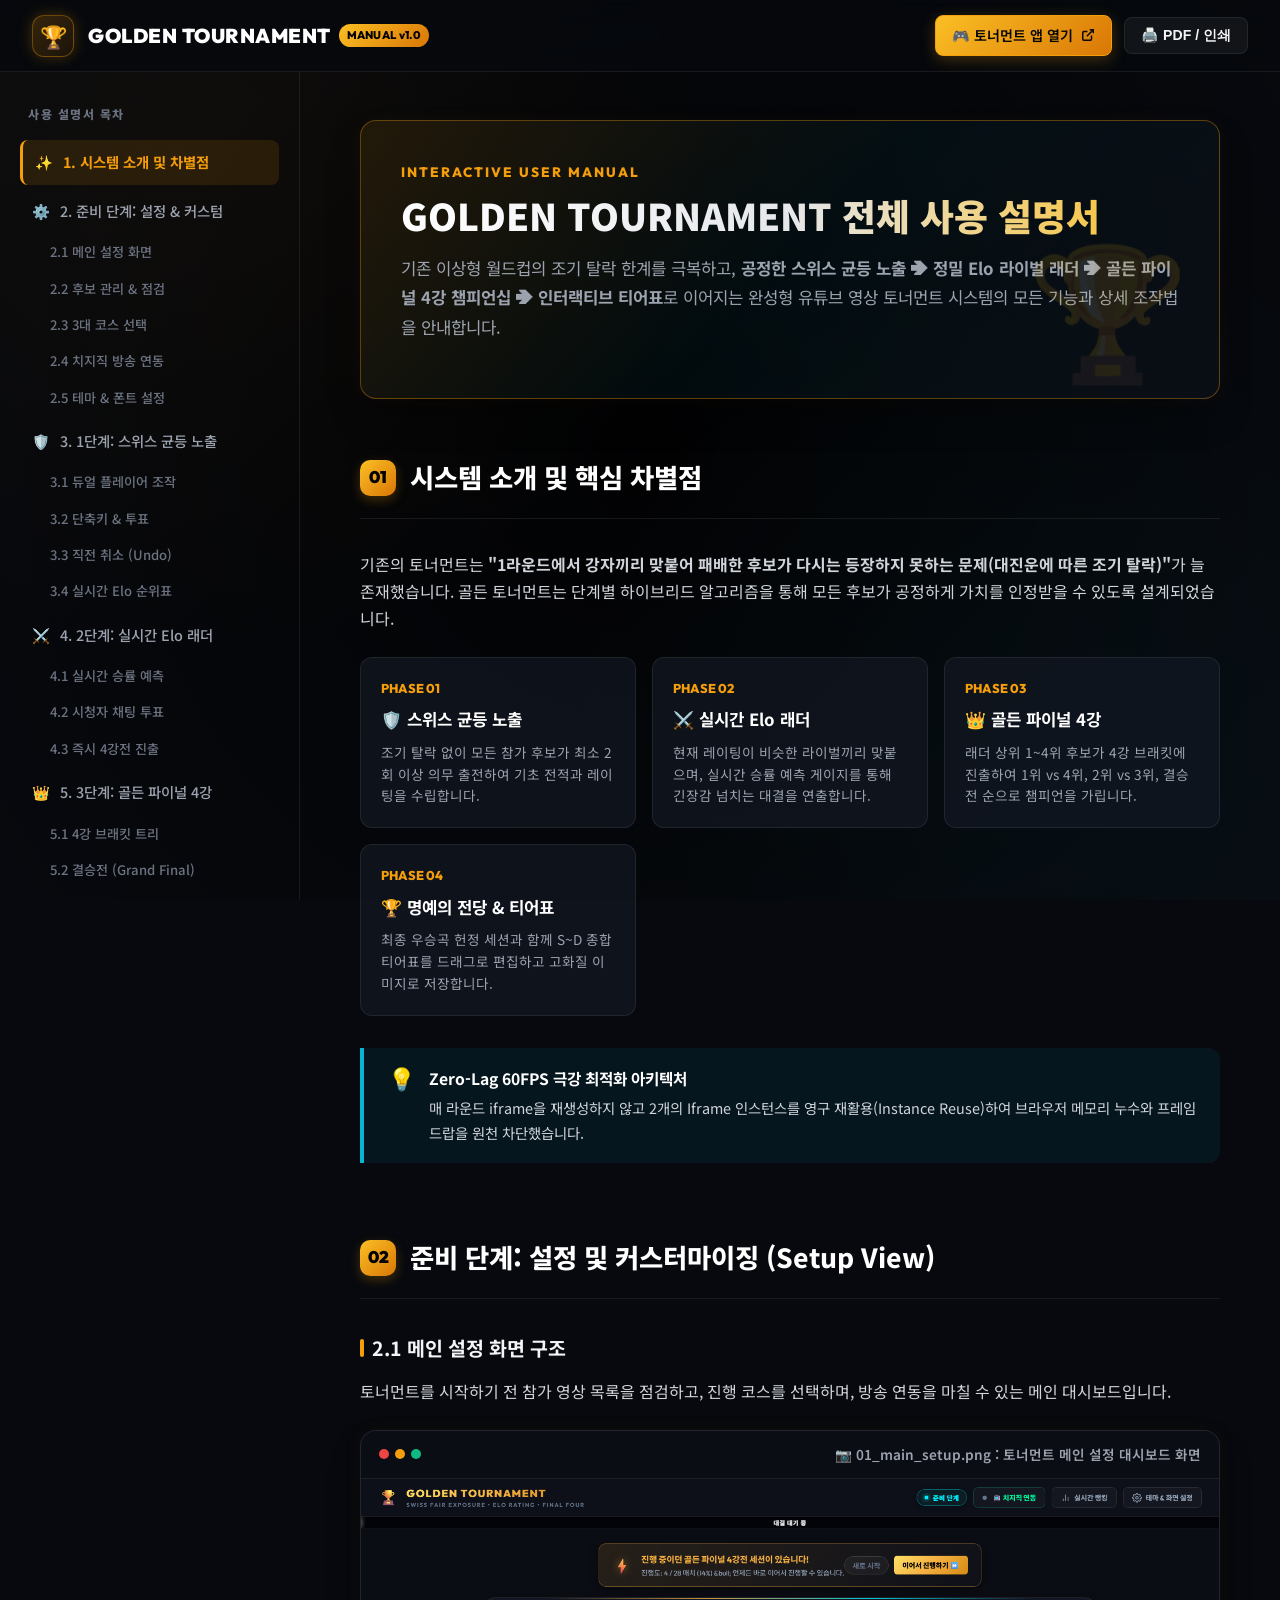
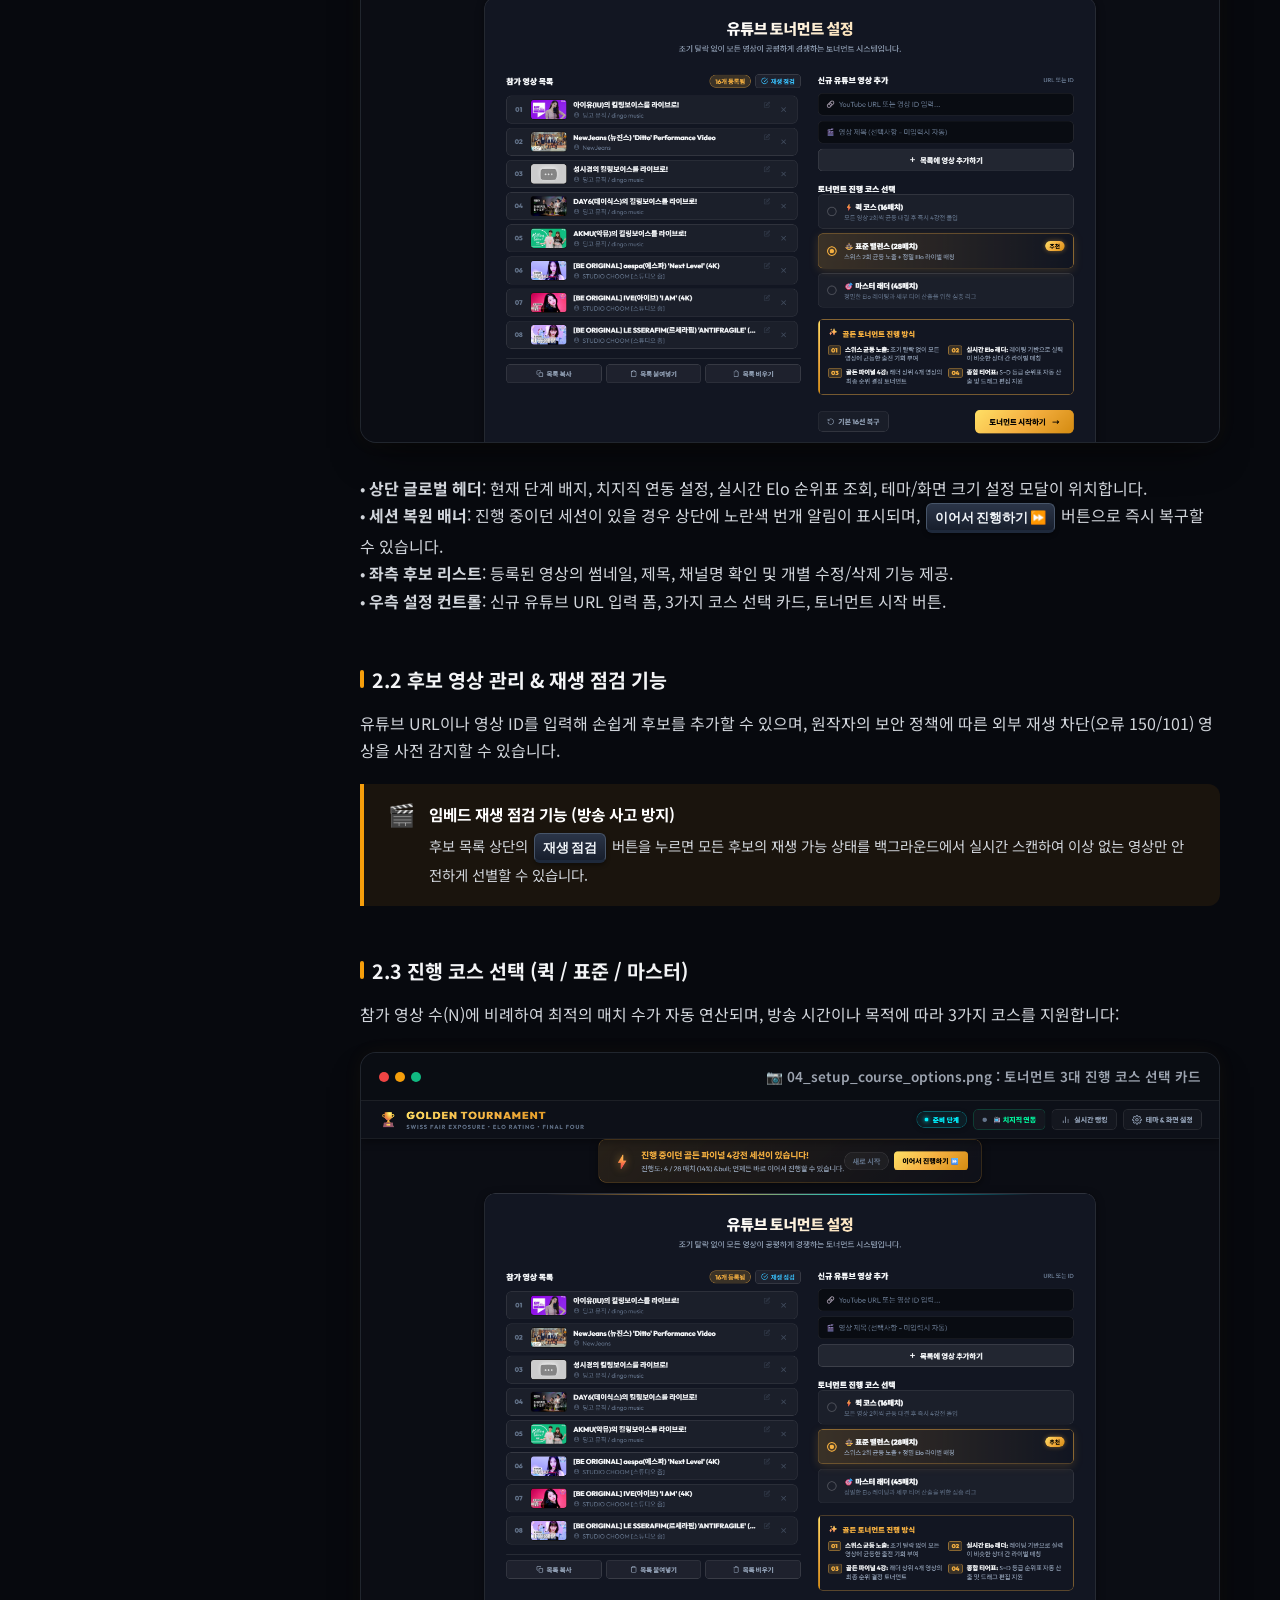
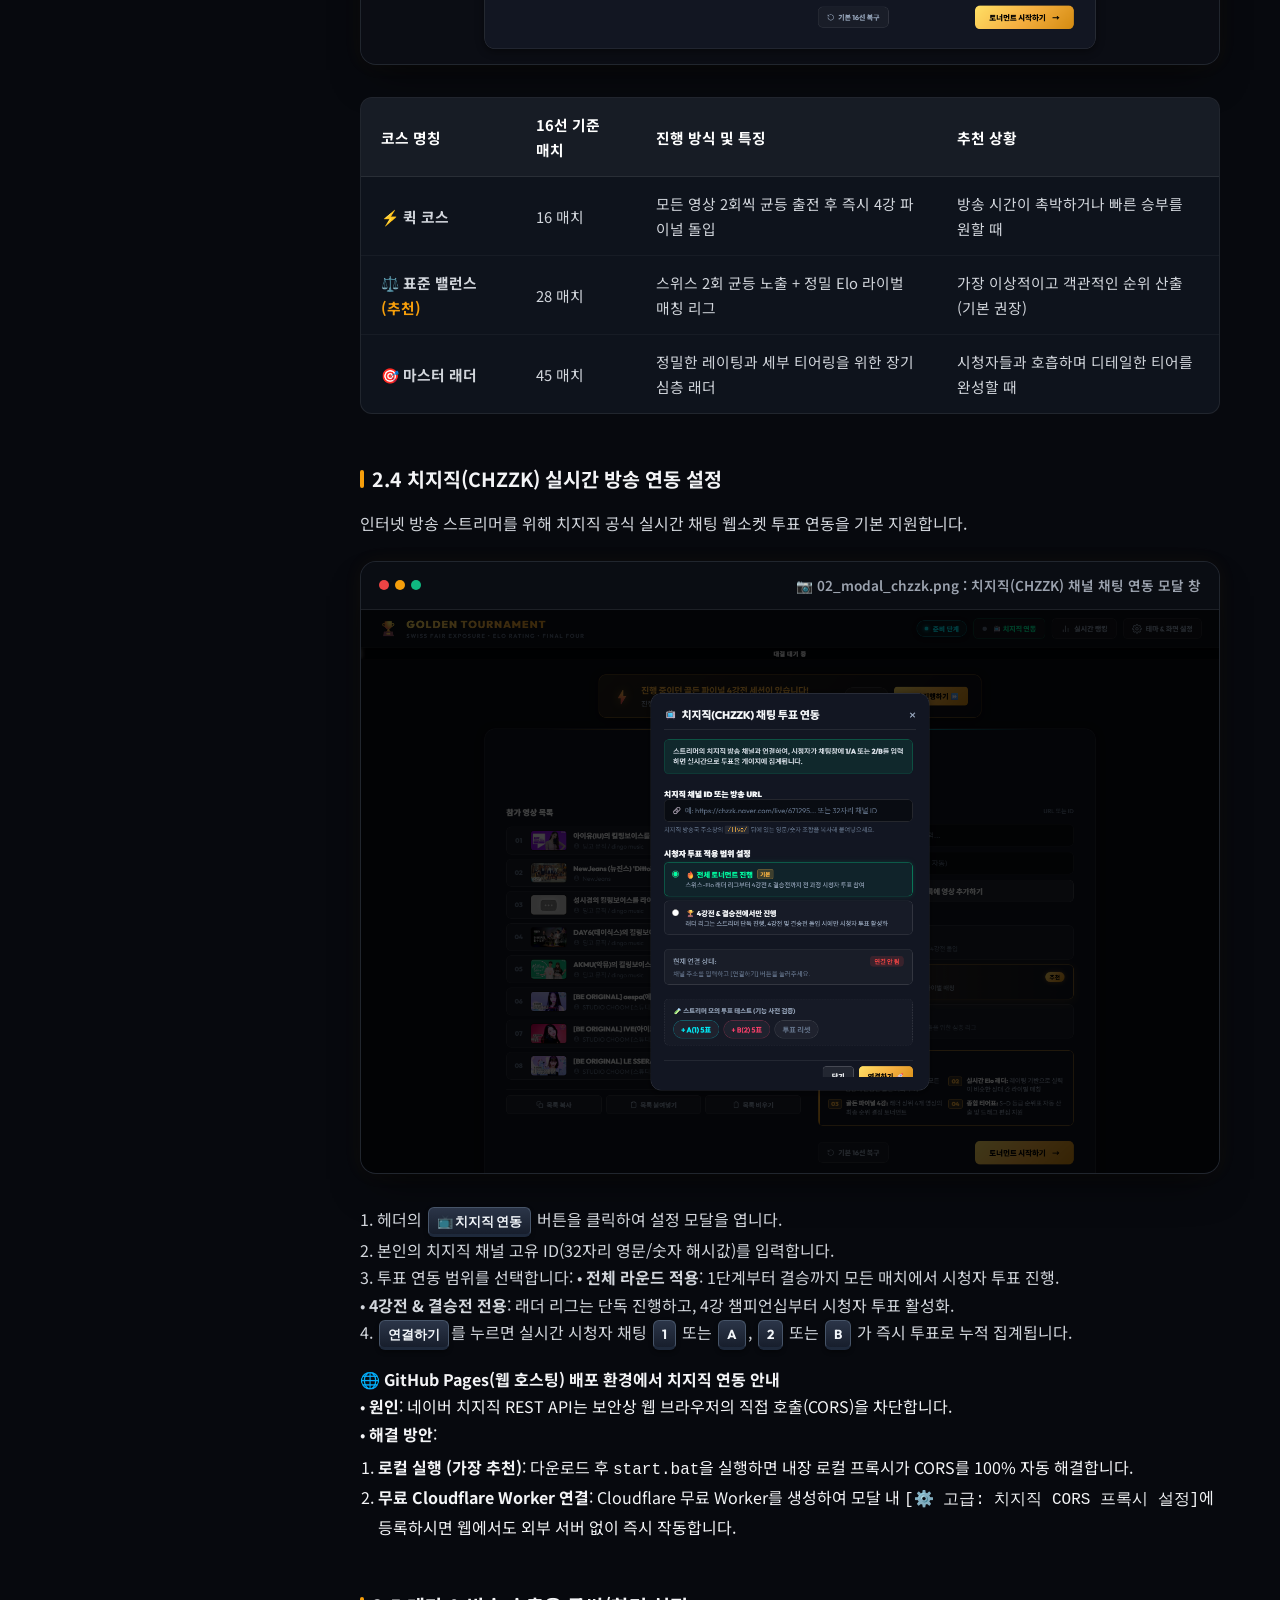
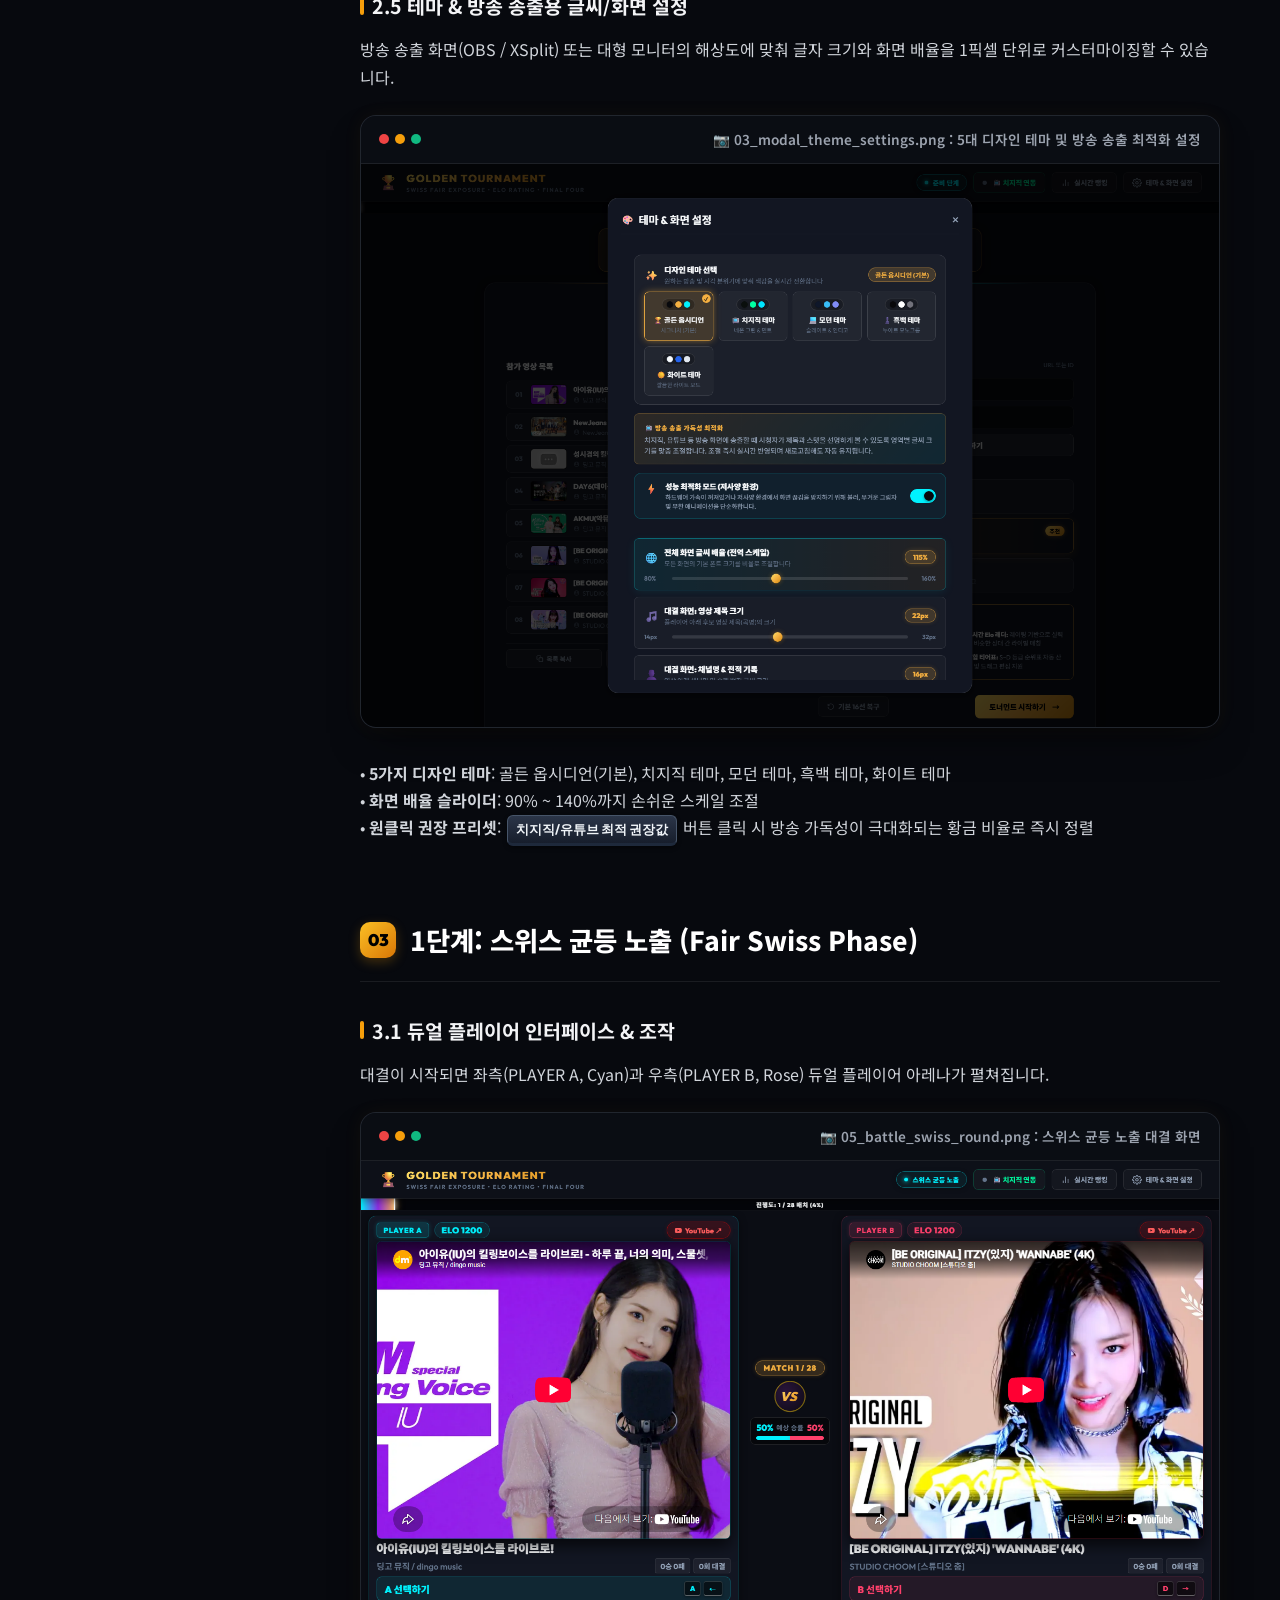
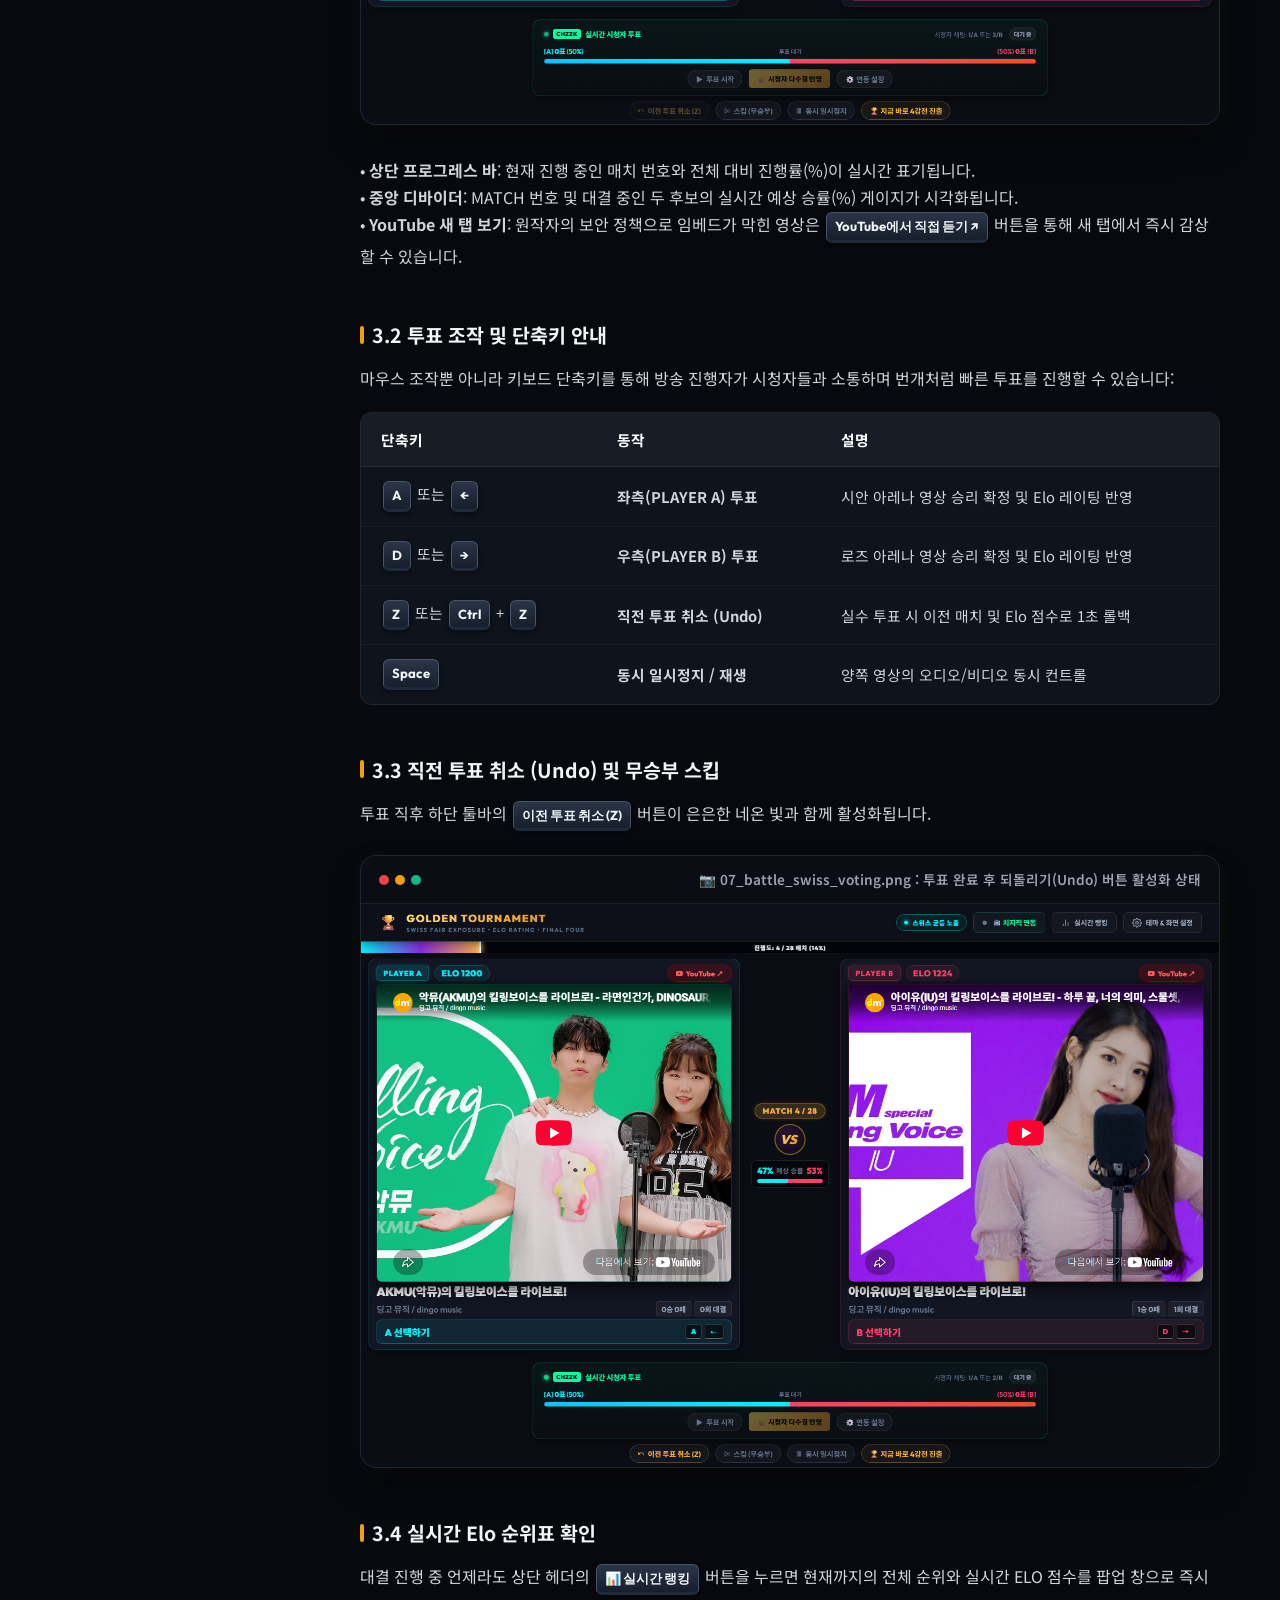
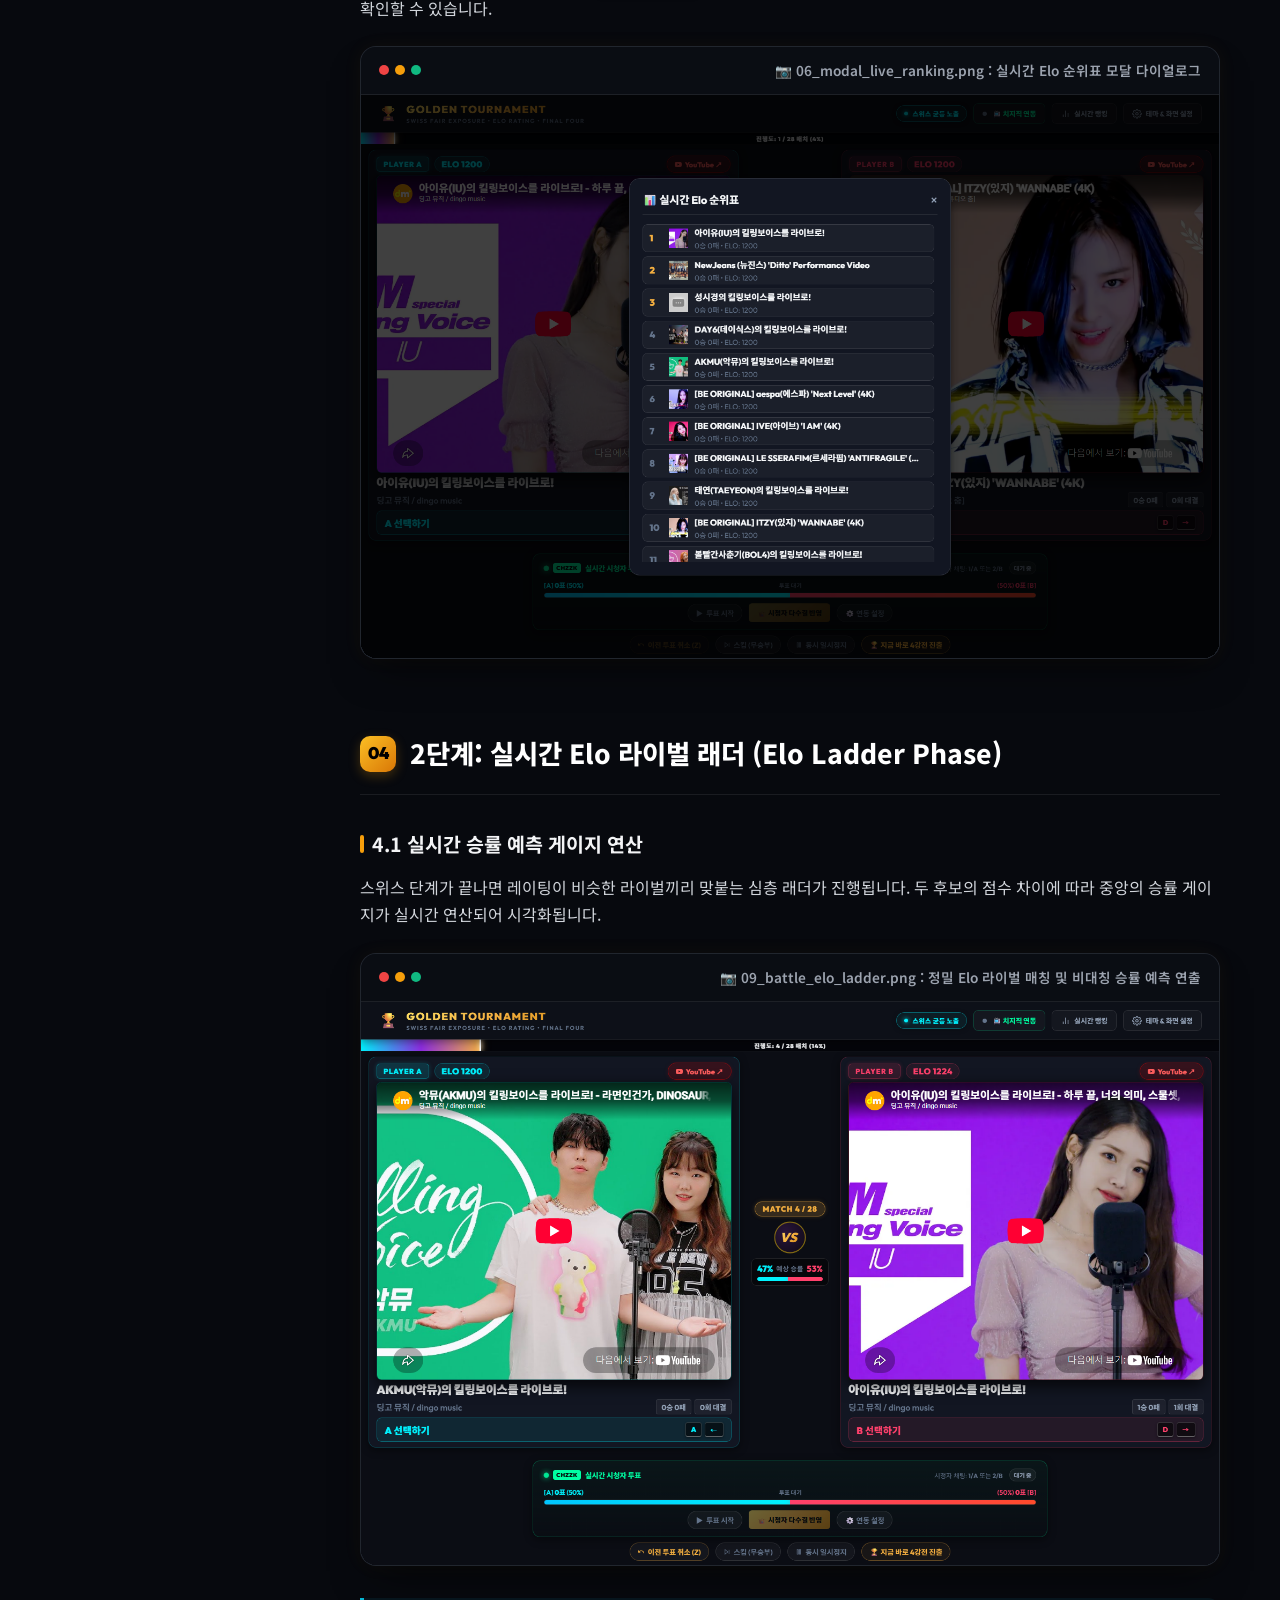
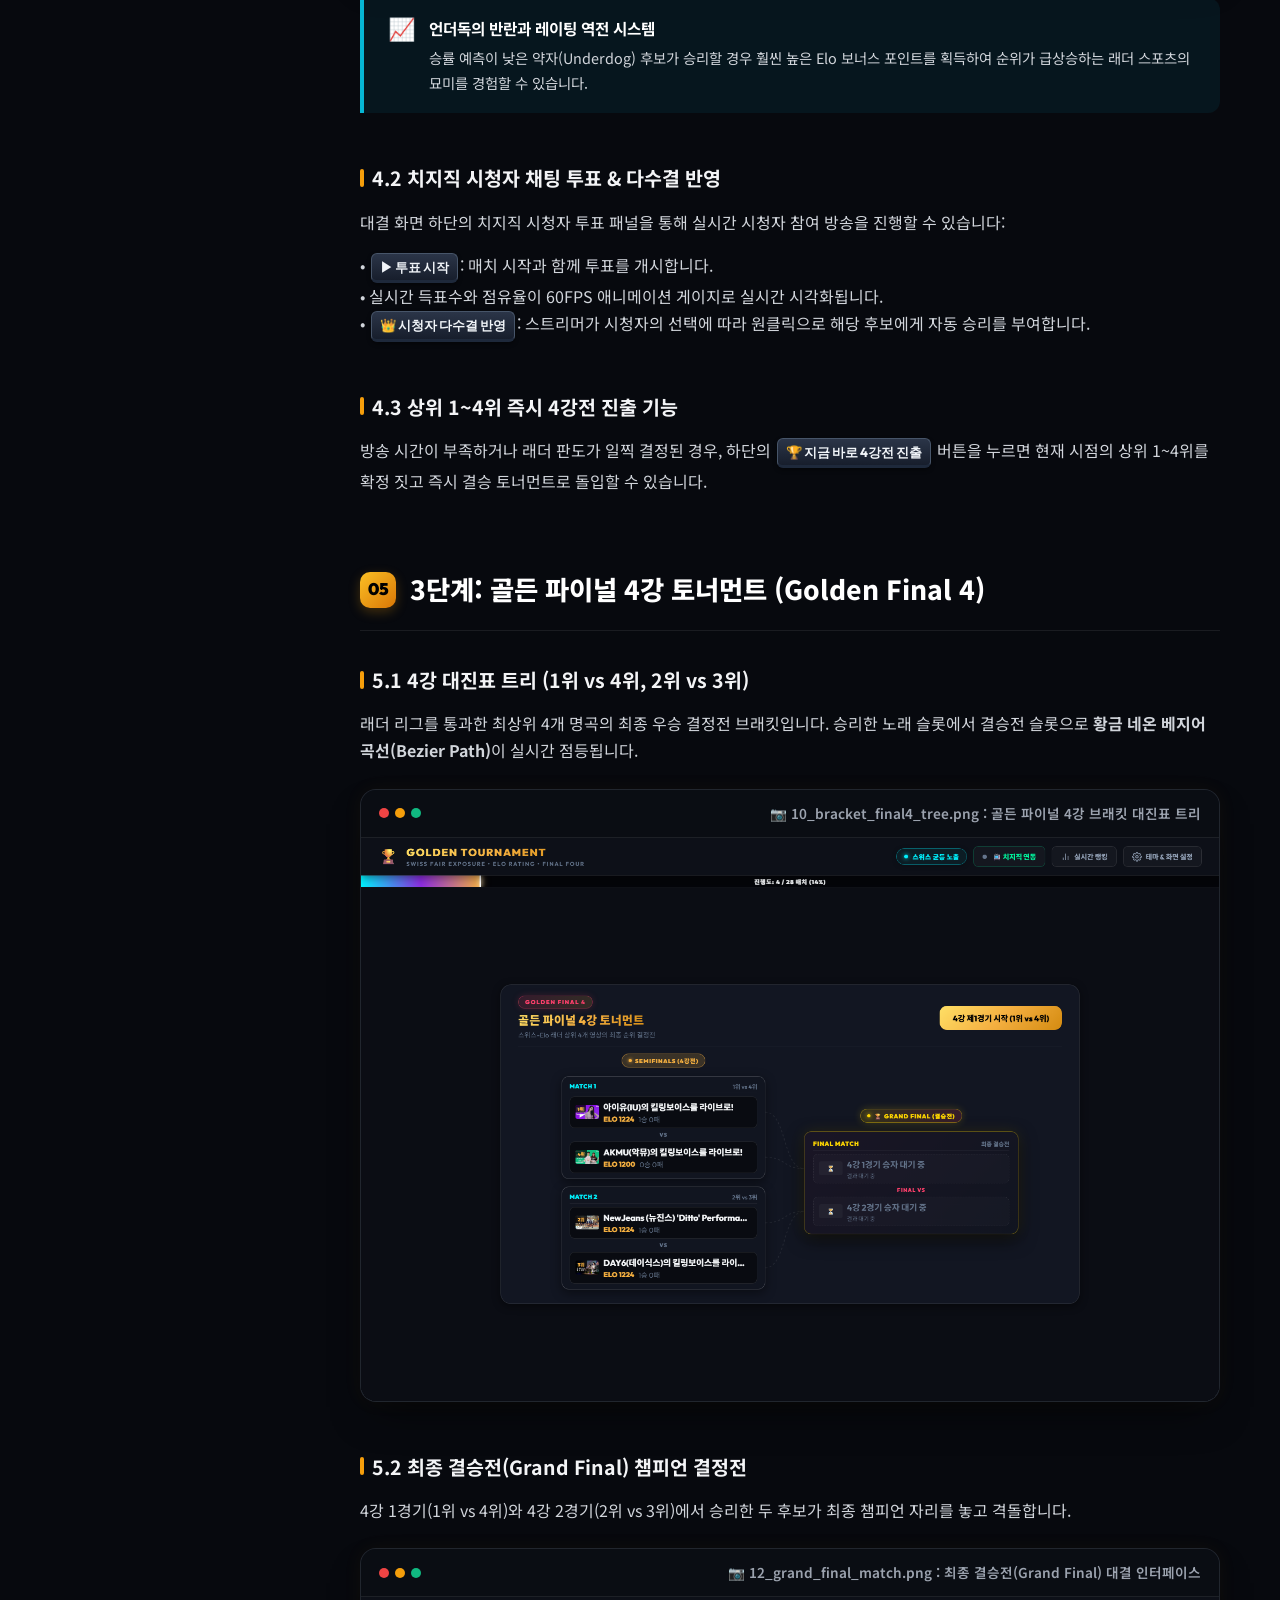
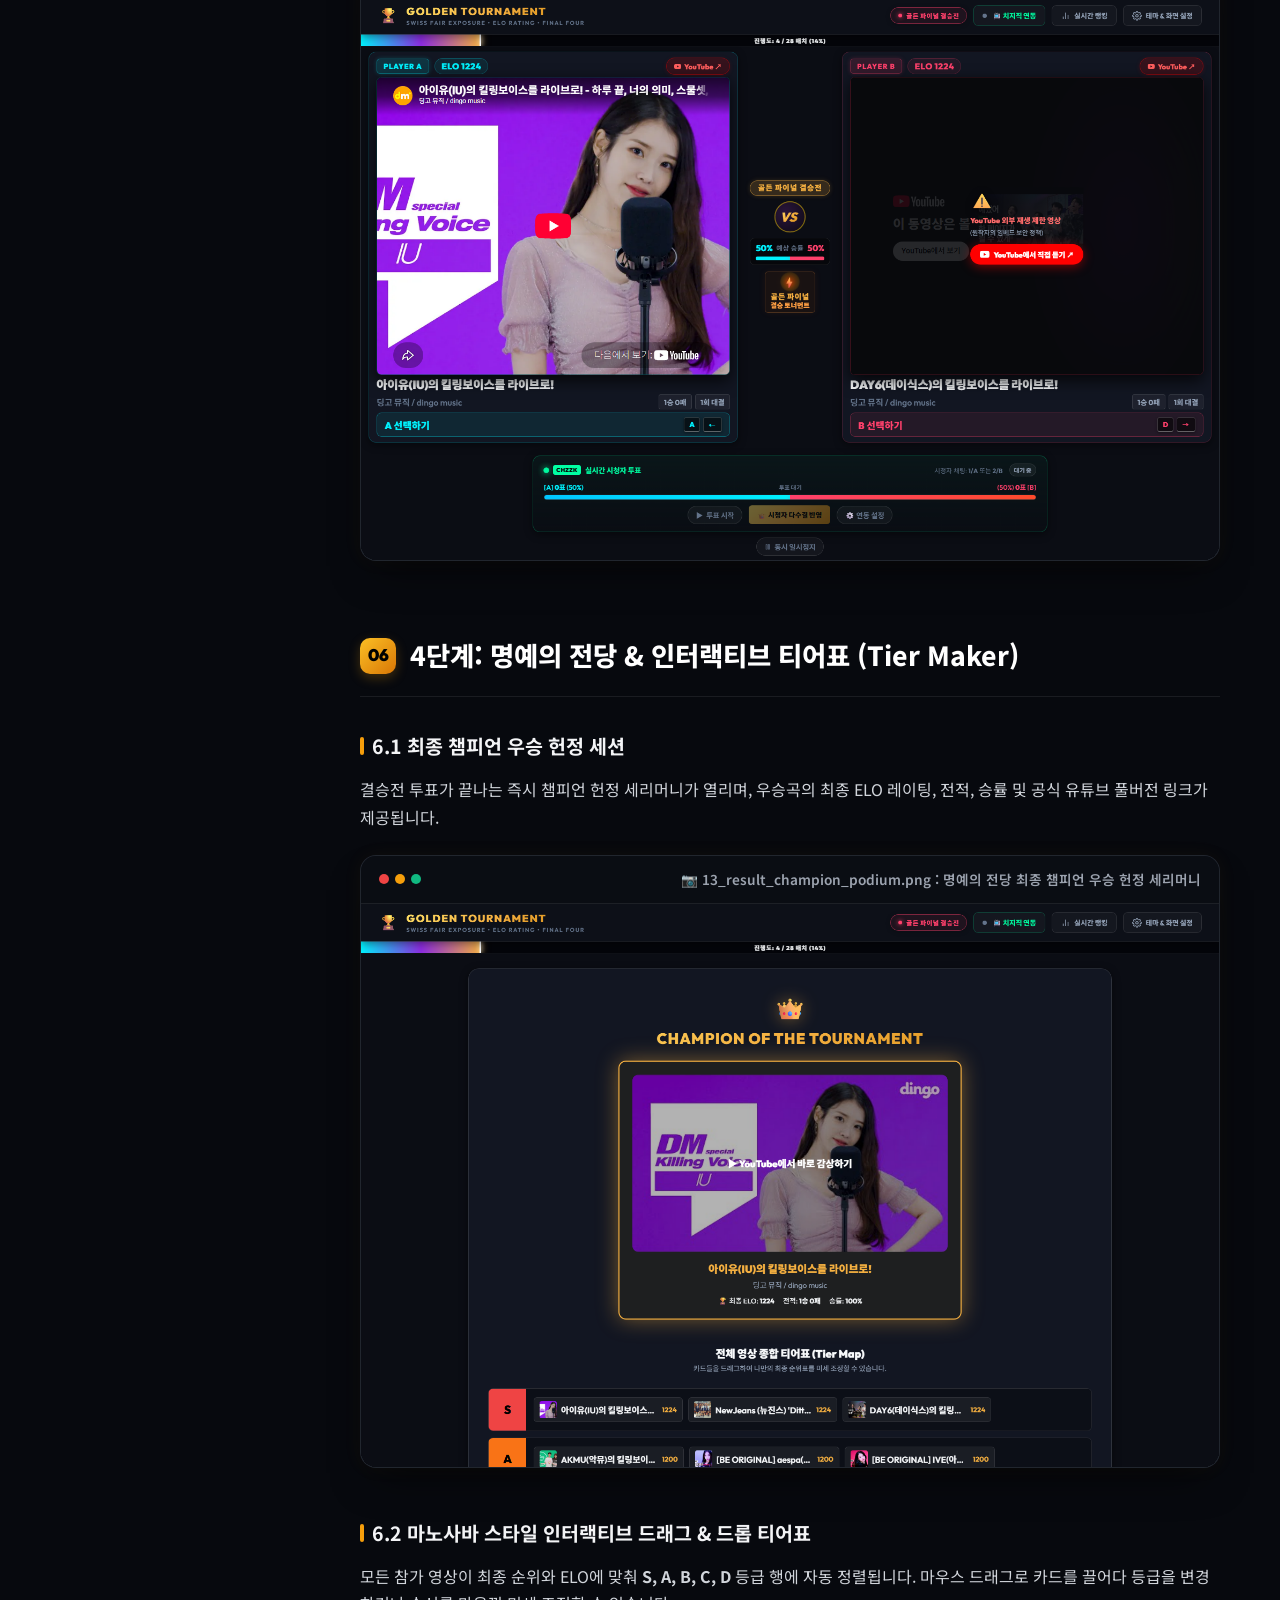
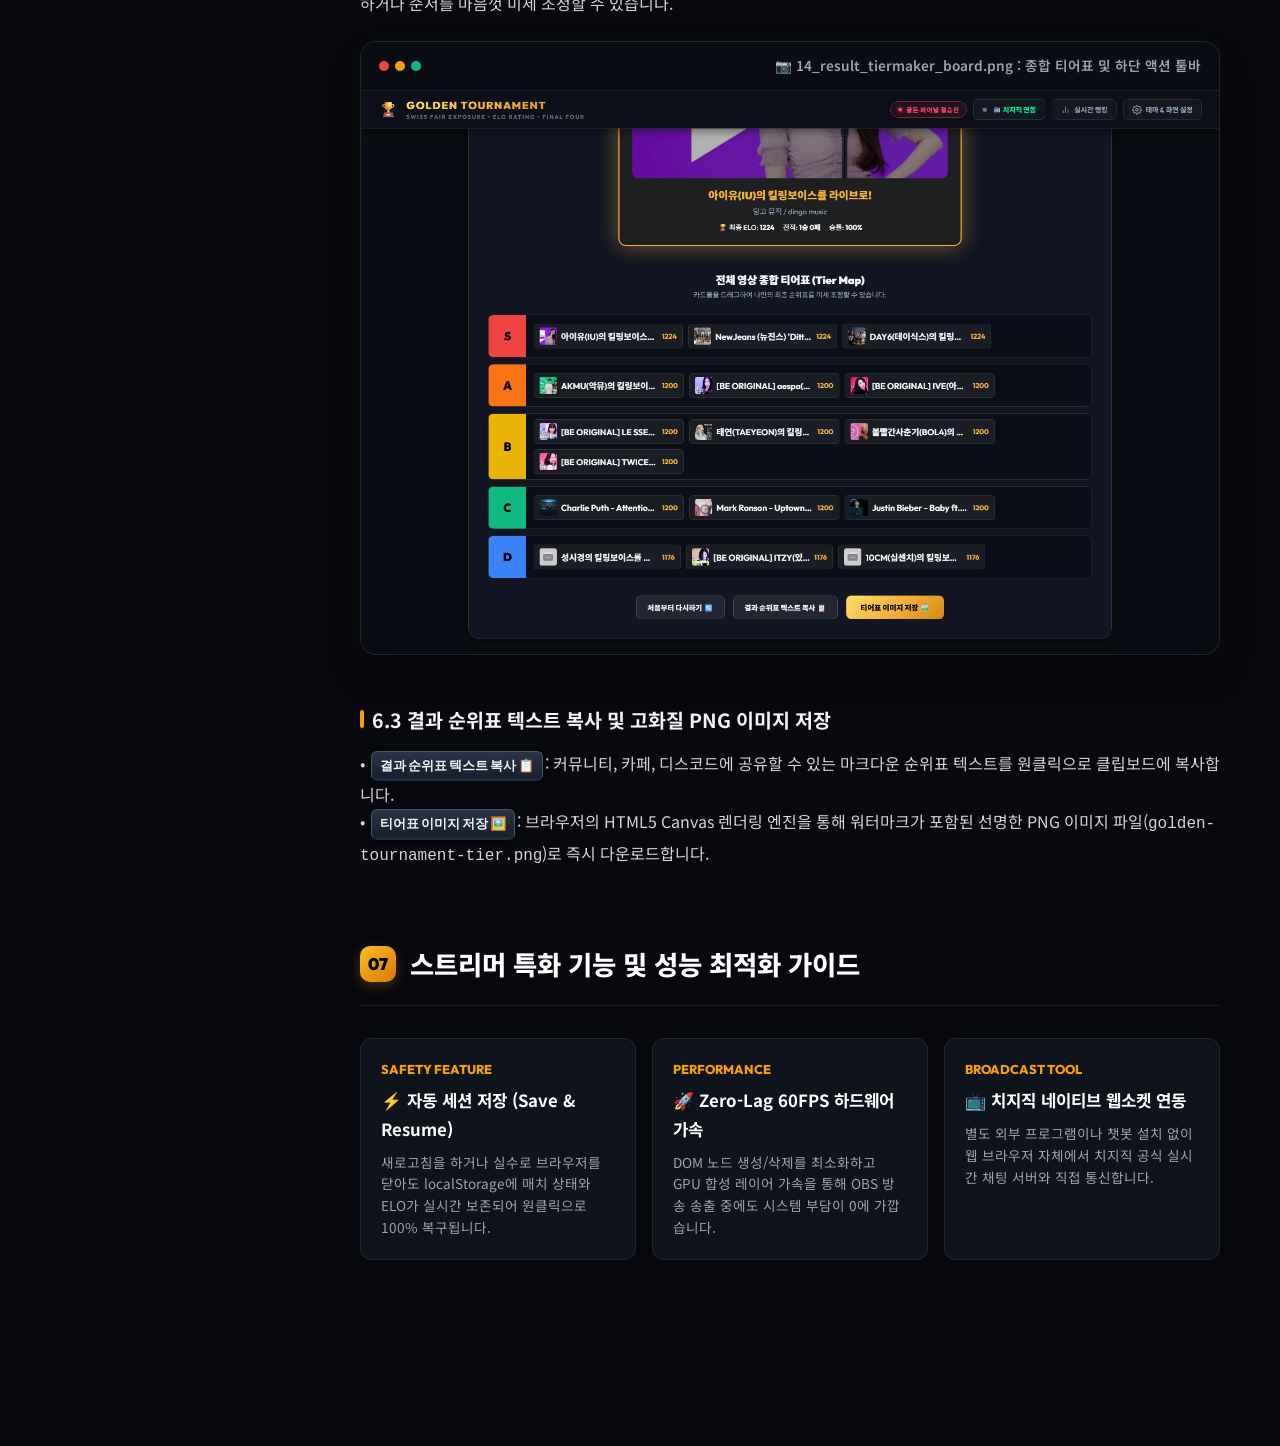
==== commit 7351cab2: "버그수정" ====
--- a/manual.html
+++ b/manual.html
@@ -1069,6 +1069,16 @@
             • <strong>4강전 &amp; 결승전 전용</strong>: 래더 리그는 단독 진행하고, 4강 챔피언십부터 시청자 투표 활성화.<br>
             4. <kbd>연결하기</kbd>를 누르면 실시간 시청자 채팅 <kbd>1</kbd> 또는 <kbd>A</kbd>, <kbd>2</kbd> 또는 <kbd>B</kbd> 가 즉시 투표로 누적 집계됩니다.
           </p>
+
+          <div class="info-box" style="margin-top: 14px;">
+            <strong>🌐 GitHub Pages(웹 호스팅) 배포 환경에서 치지직 연동 안내</strong><br>
+            • <strong>원인</strong>: 네이버 치지직 REST API는 보안상 웹 브라우저의 직접 호출(CORS)을 차단합니다.<br>
+            • <strong>해결 방안</strong>:
+            <ol style="margin: 6px 0 0 18px; padding: 0;">
+              <li><strong>로컬 실행 (가장 추천)</strong>: 다운로드 후 <code>start.bat</code>을 실행하면 내장 로컬 프록시가 CORS를 100% 자동 해결합니다.</li>
+              <li><strong>무료 Cloudflare Worker 연결</strong>: Cloudflare 무료 Worker를 생성하여 모달 내 <code>[⚙️ 고급: 치지직 CORS 프록시 설정]</code>에 등록하시면 웹에서도 외부 서버 없이 즉시 작동합니다.</li>
+            </ol>
+          </div>
         </div>
 
         <!-- 2.5 테마 & 폰트 설정 -->
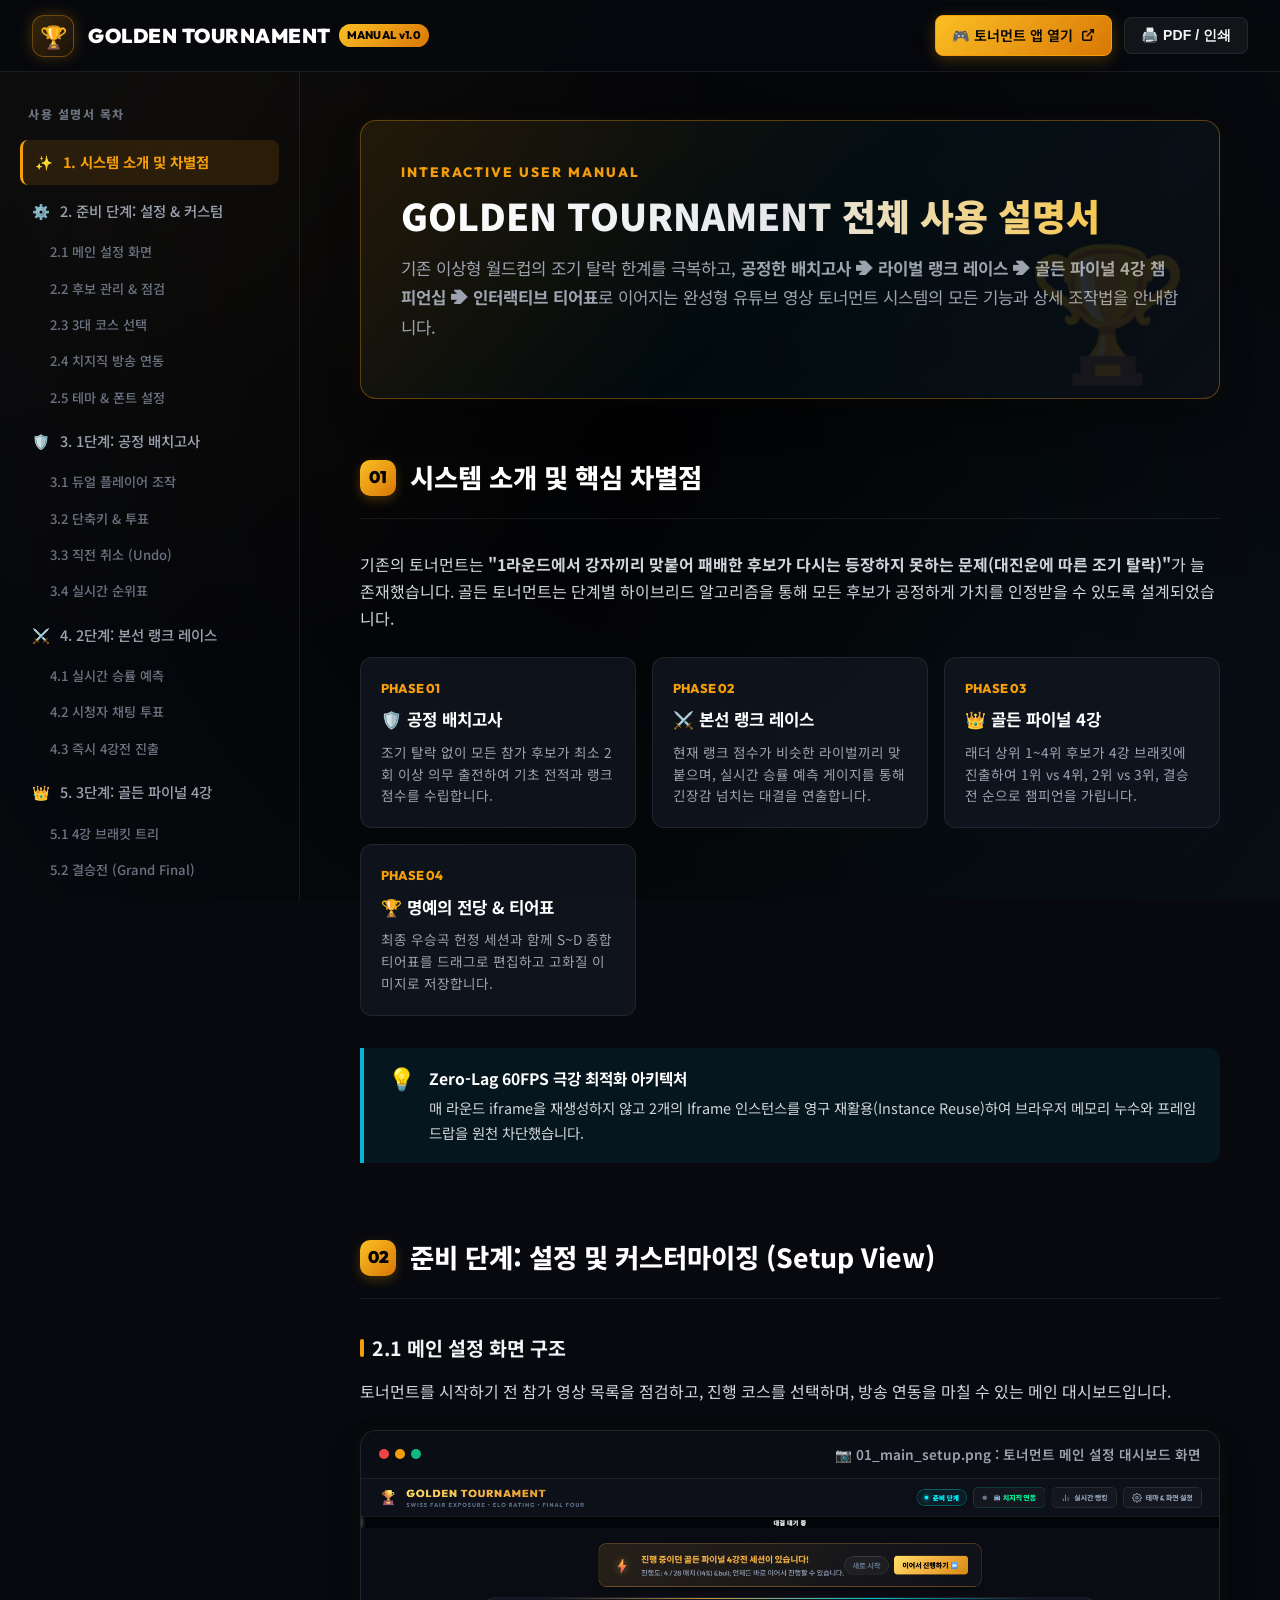
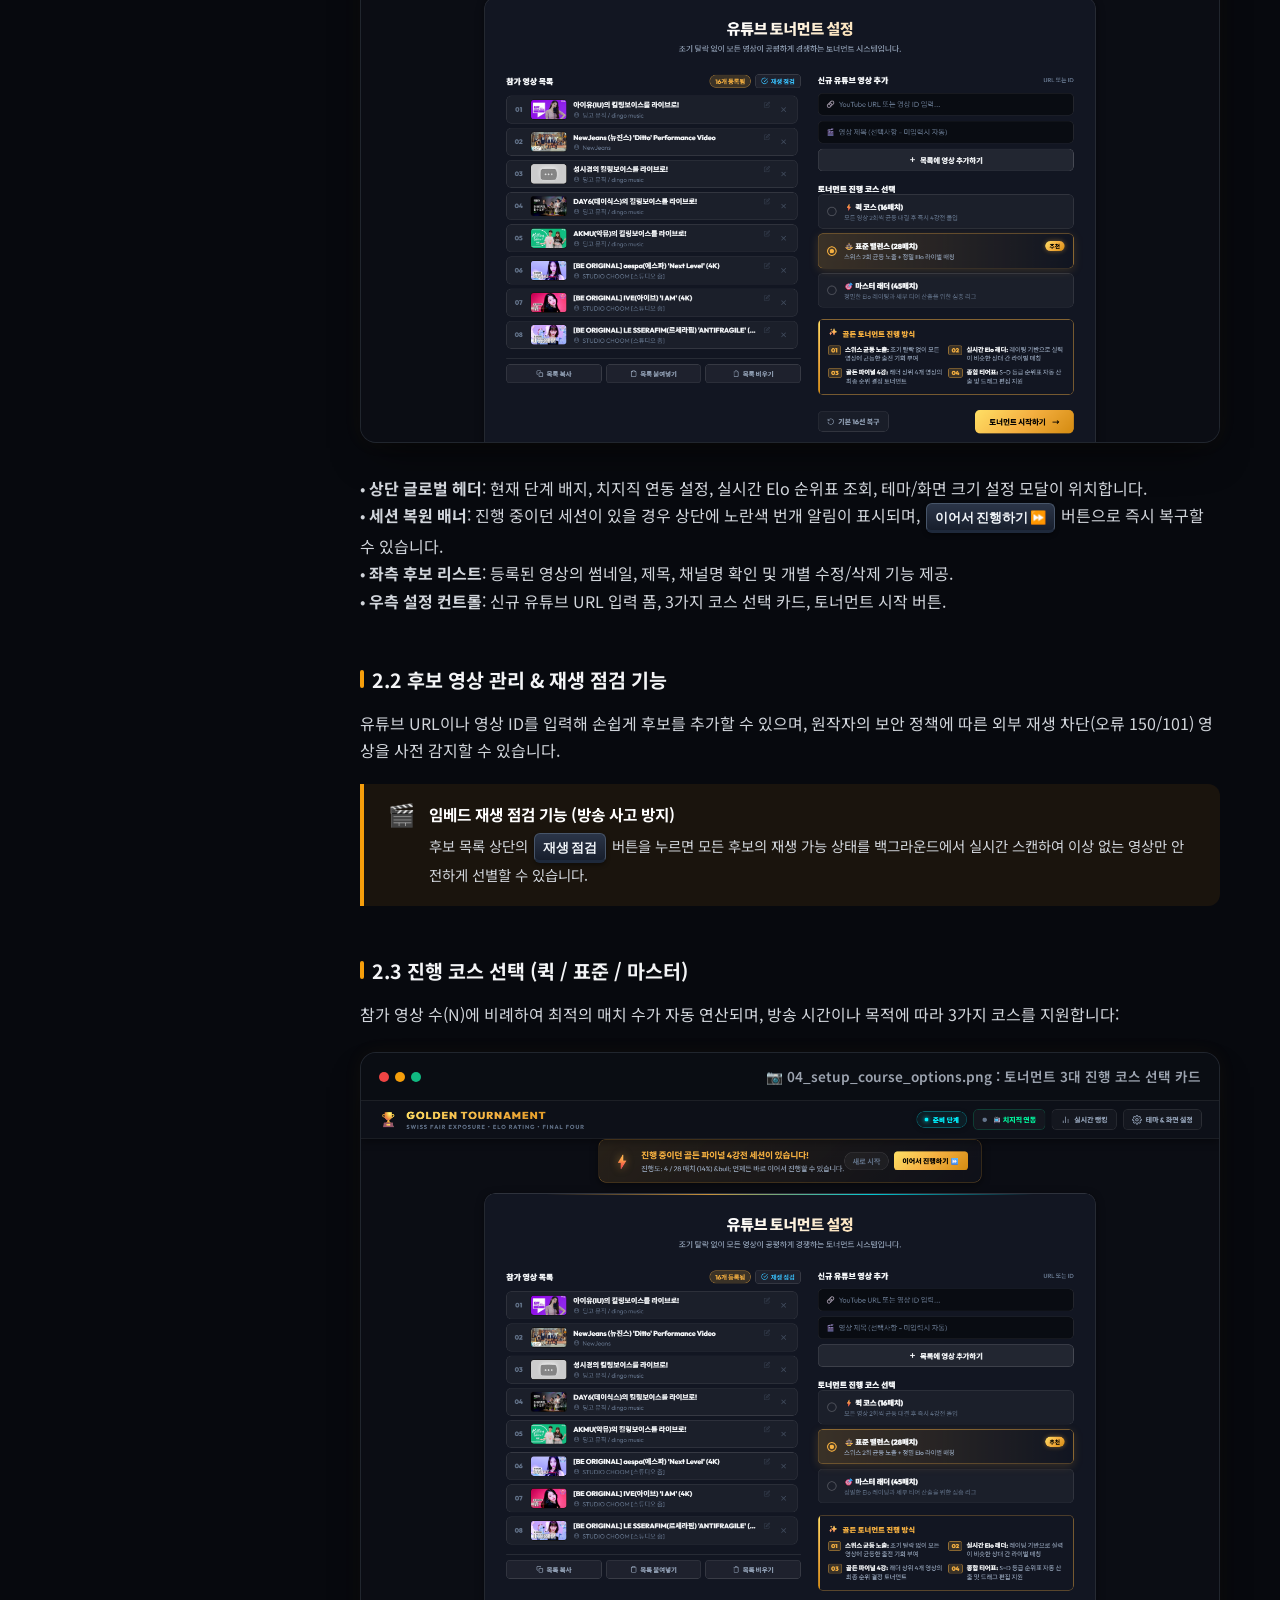
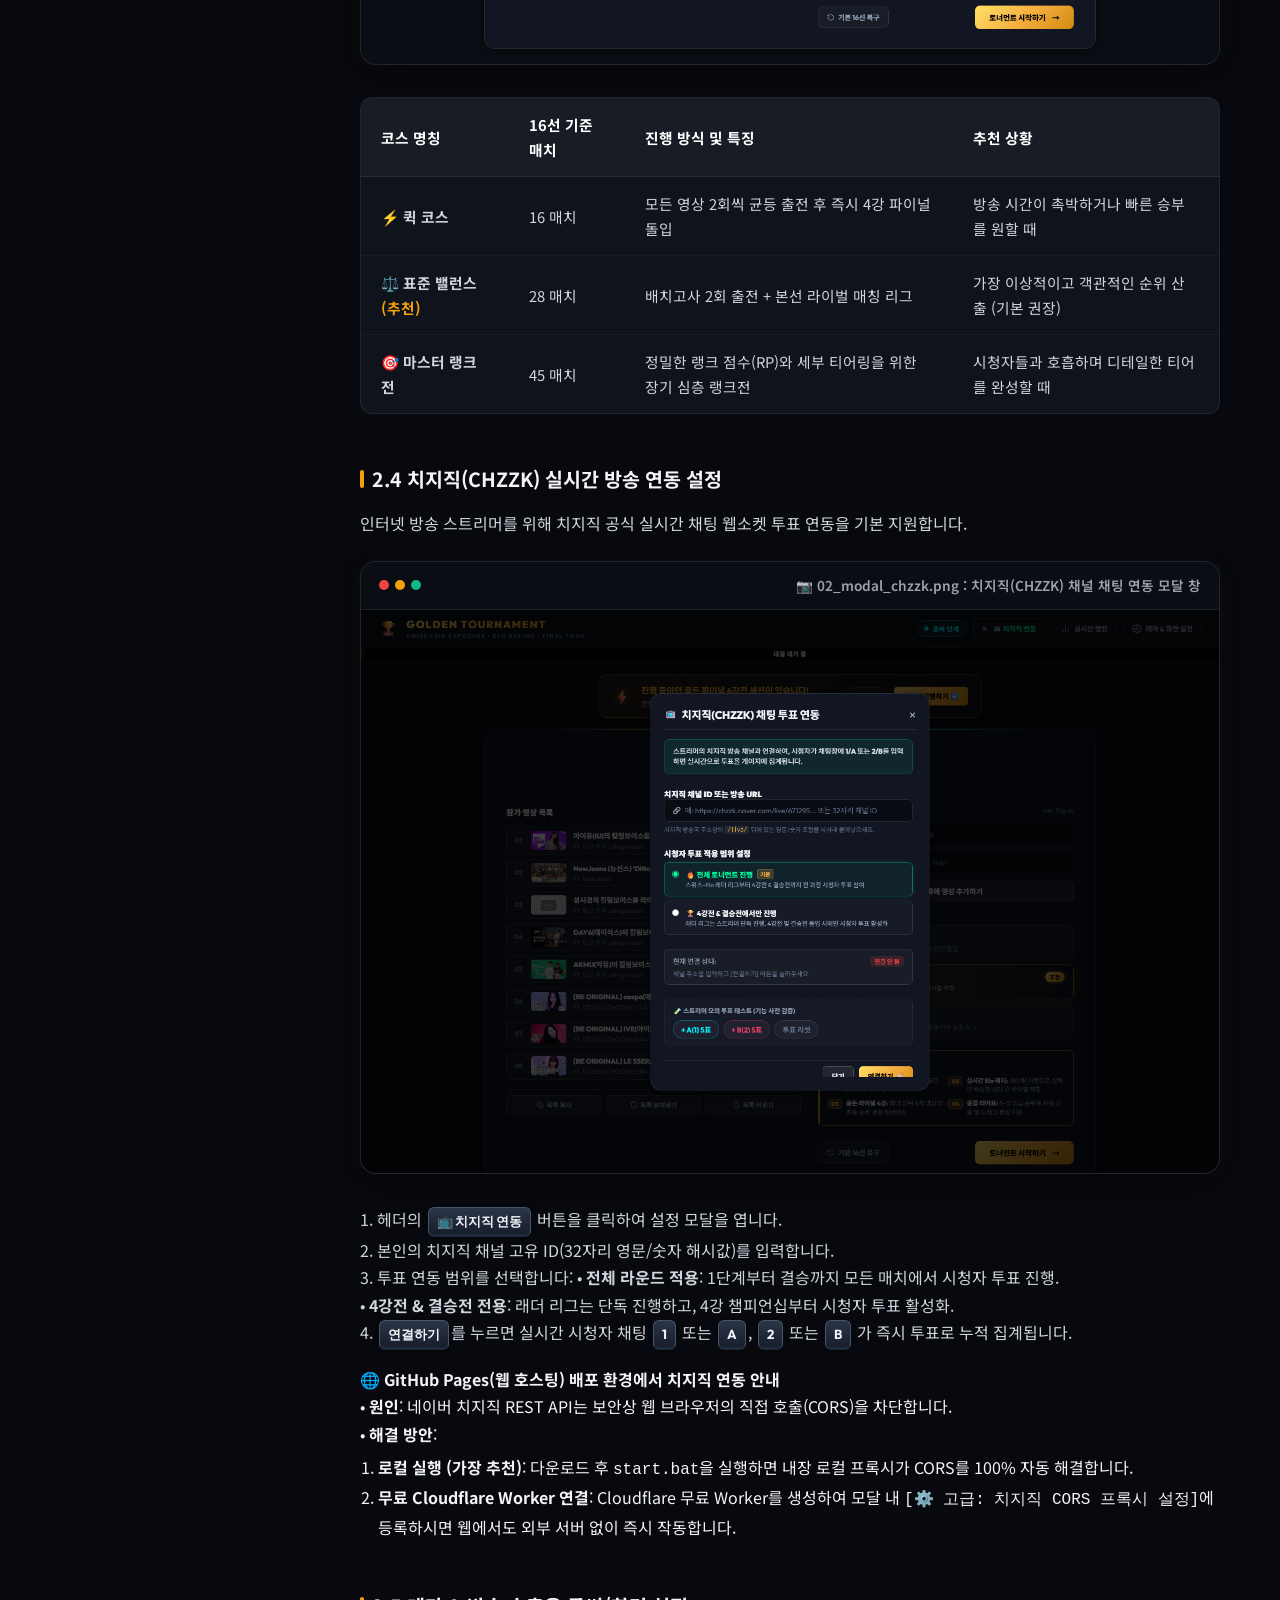
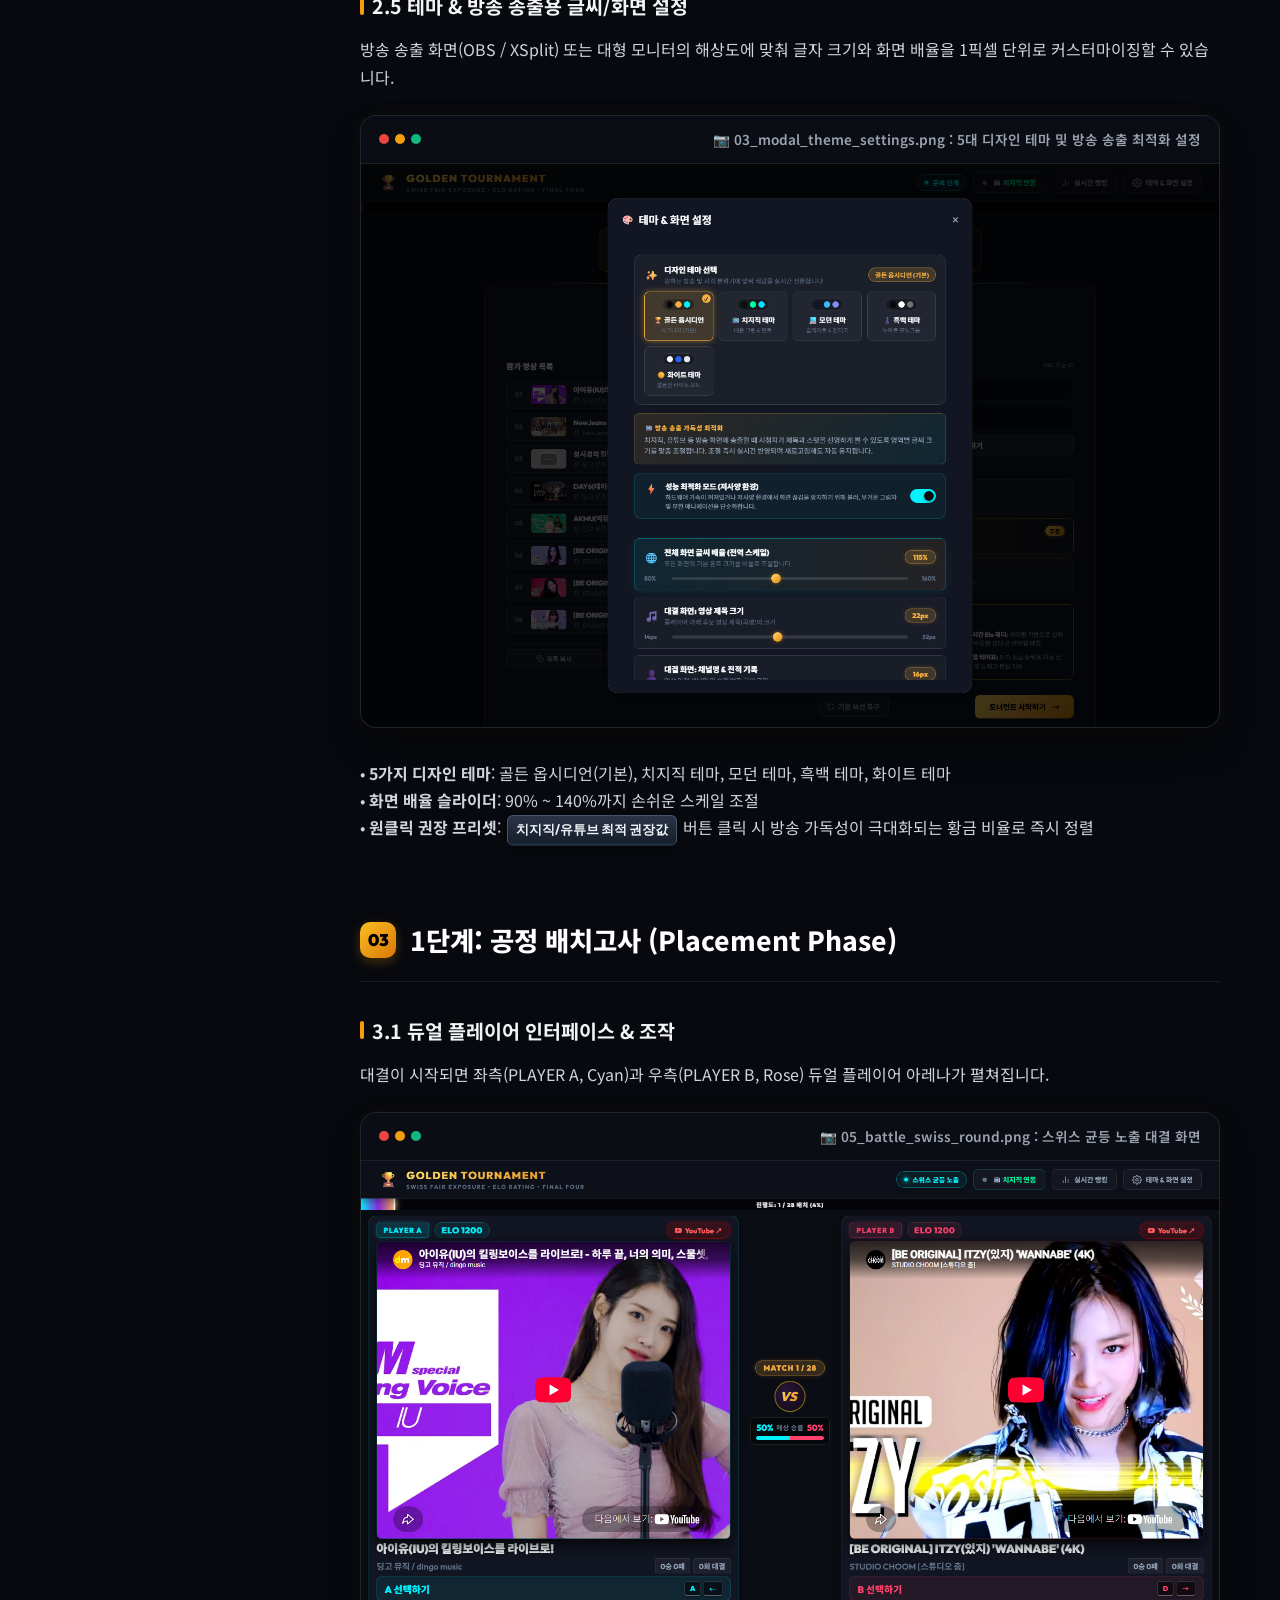
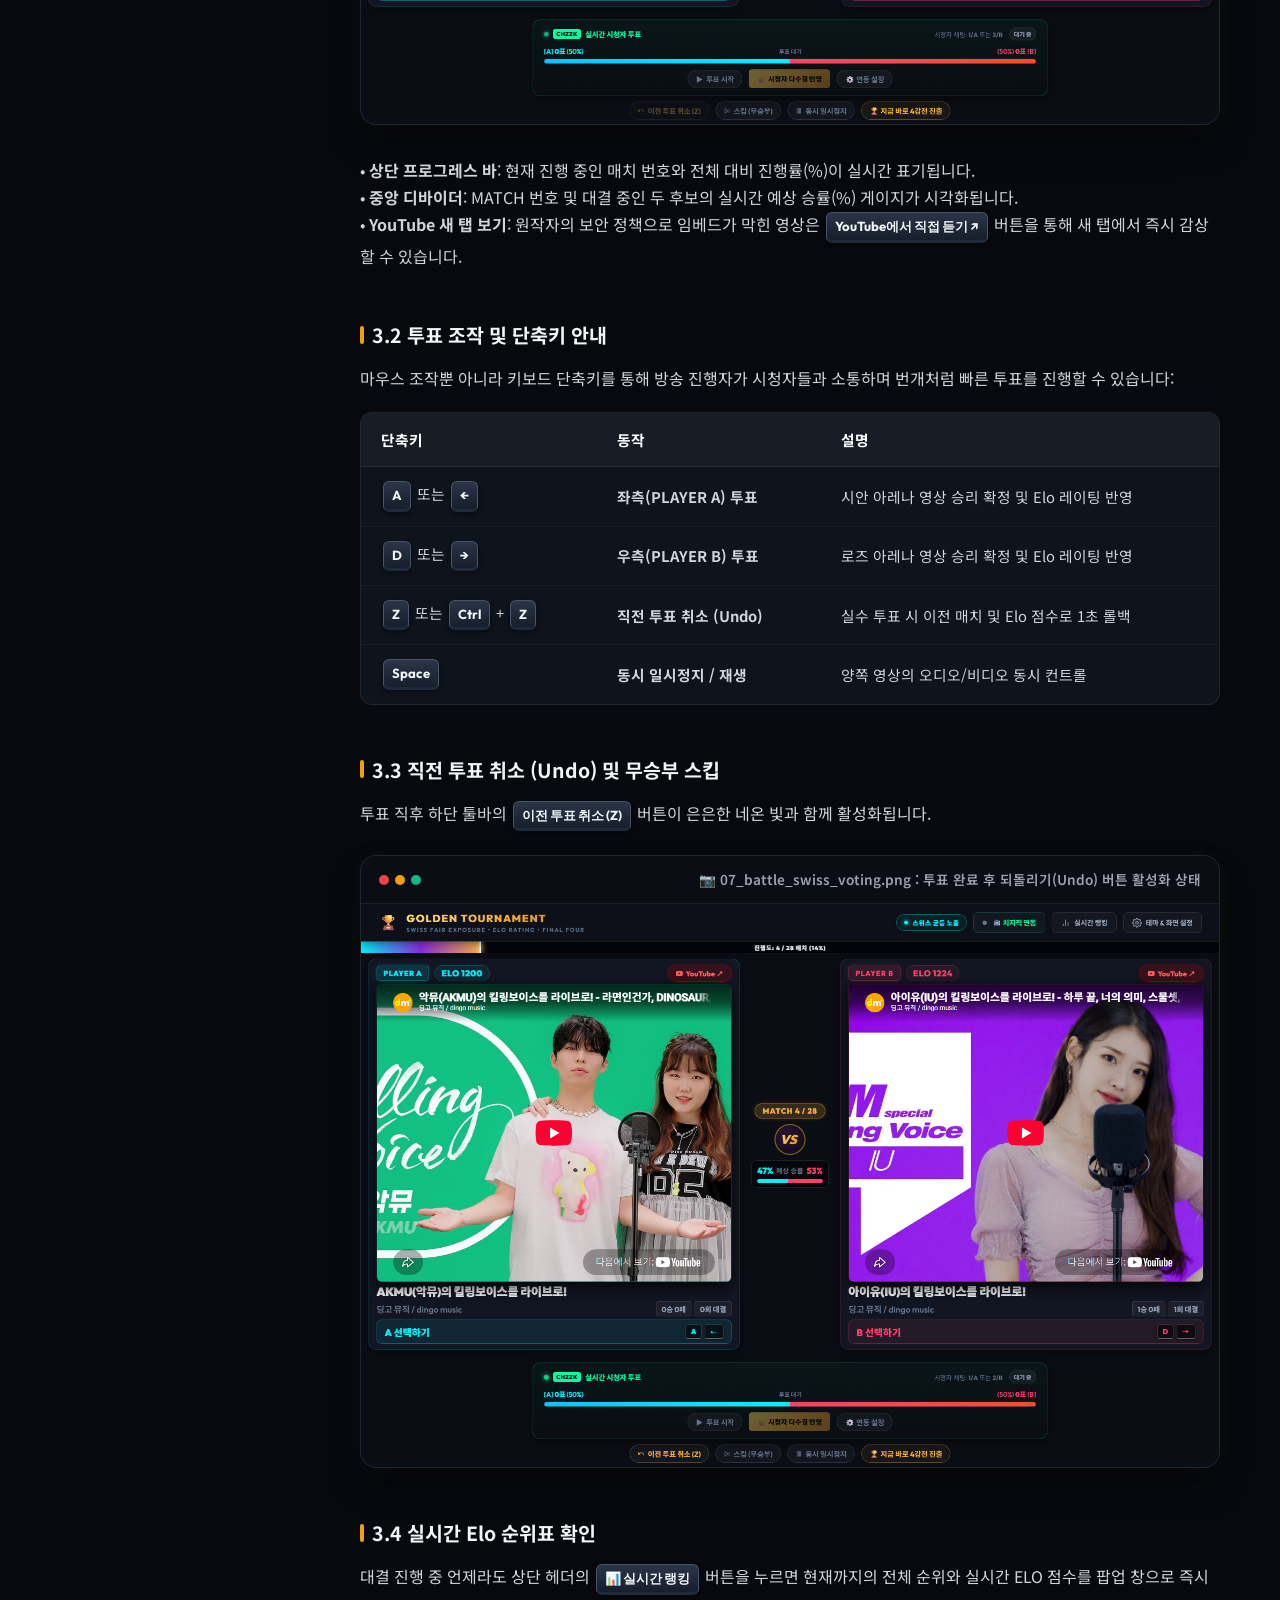
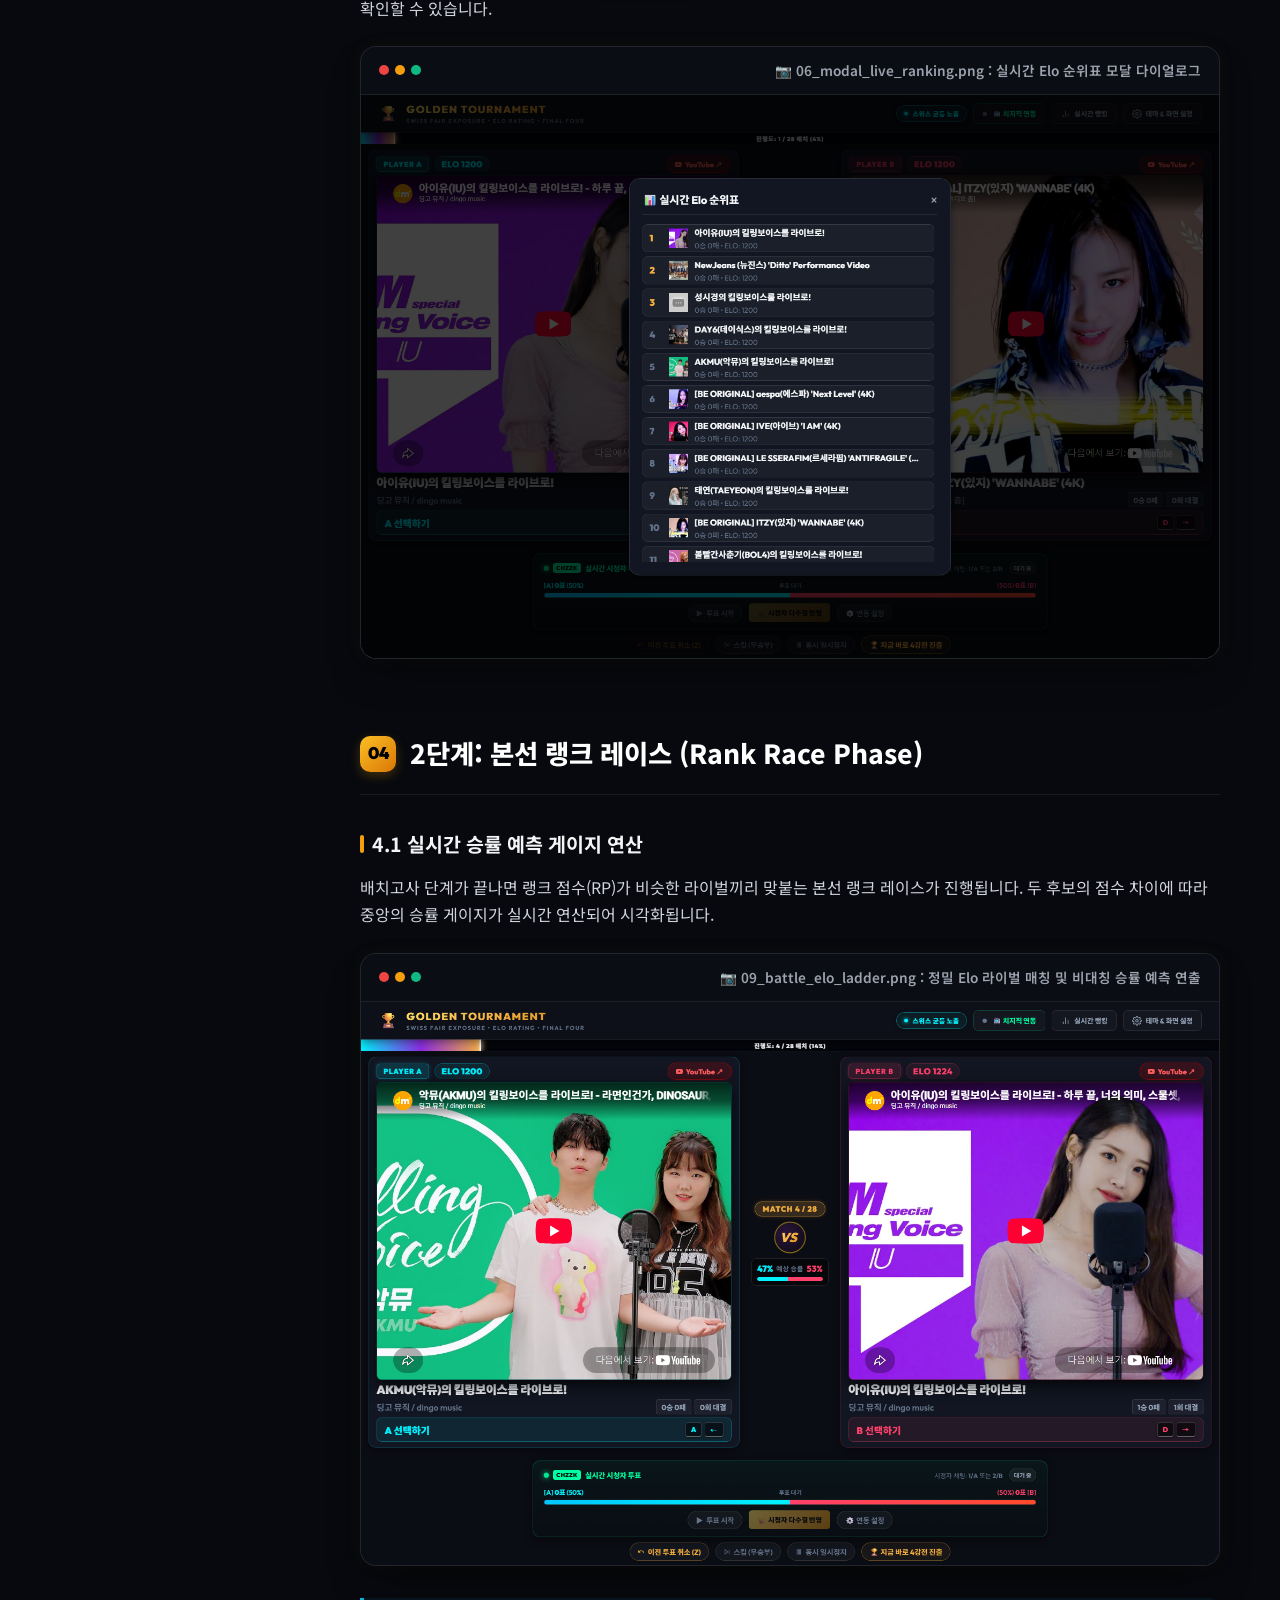
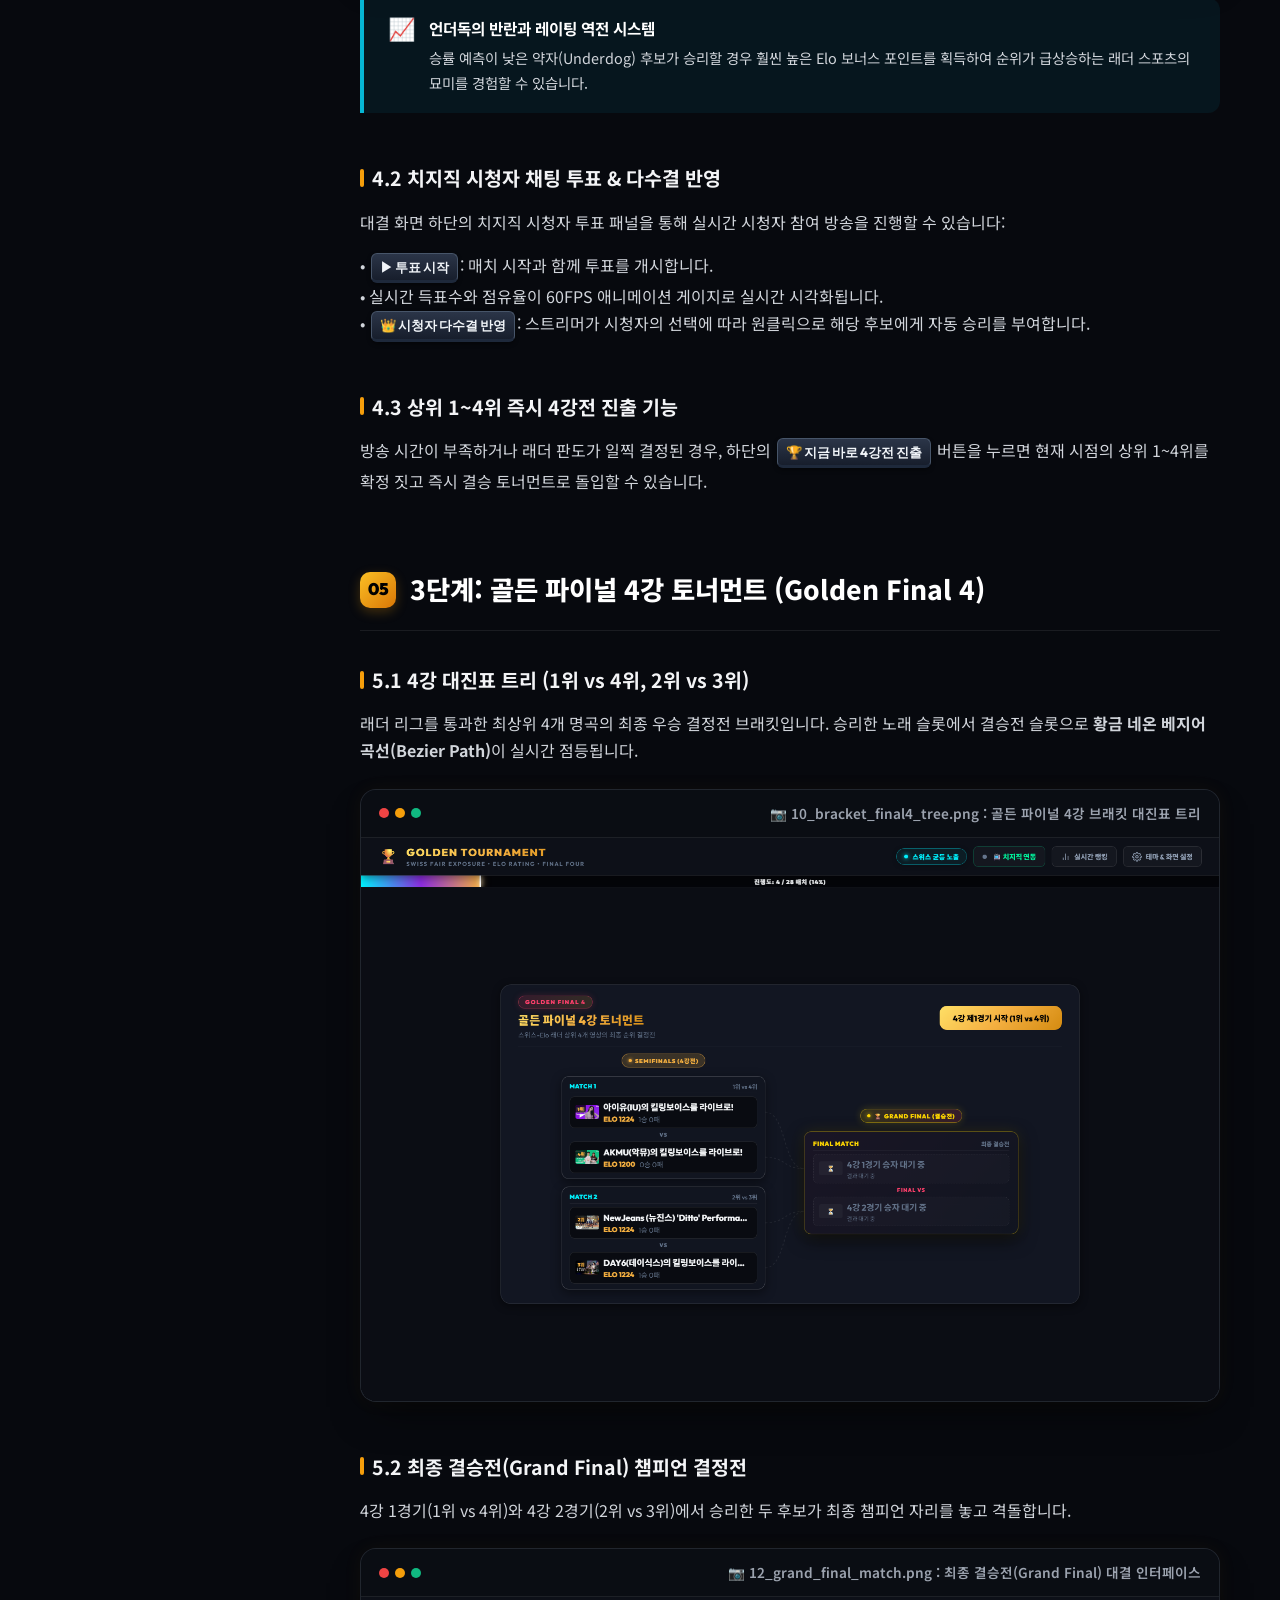
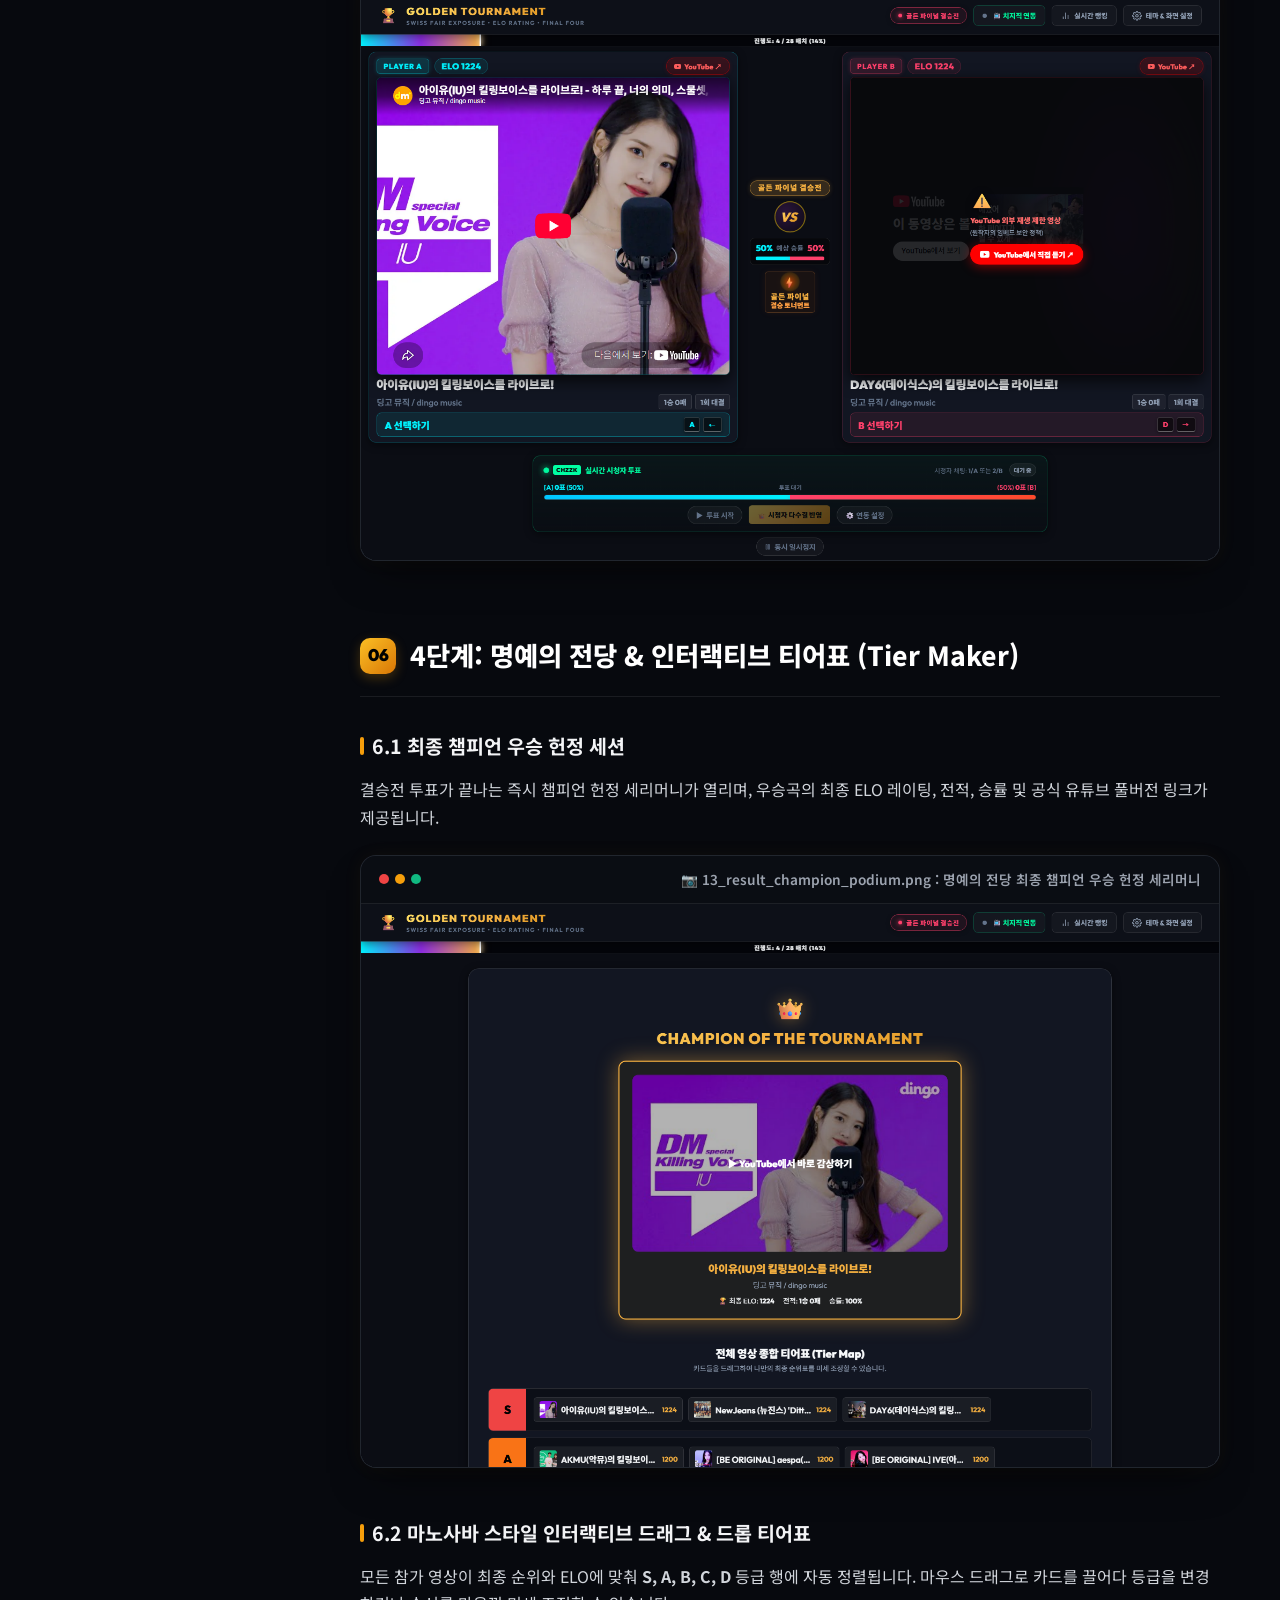
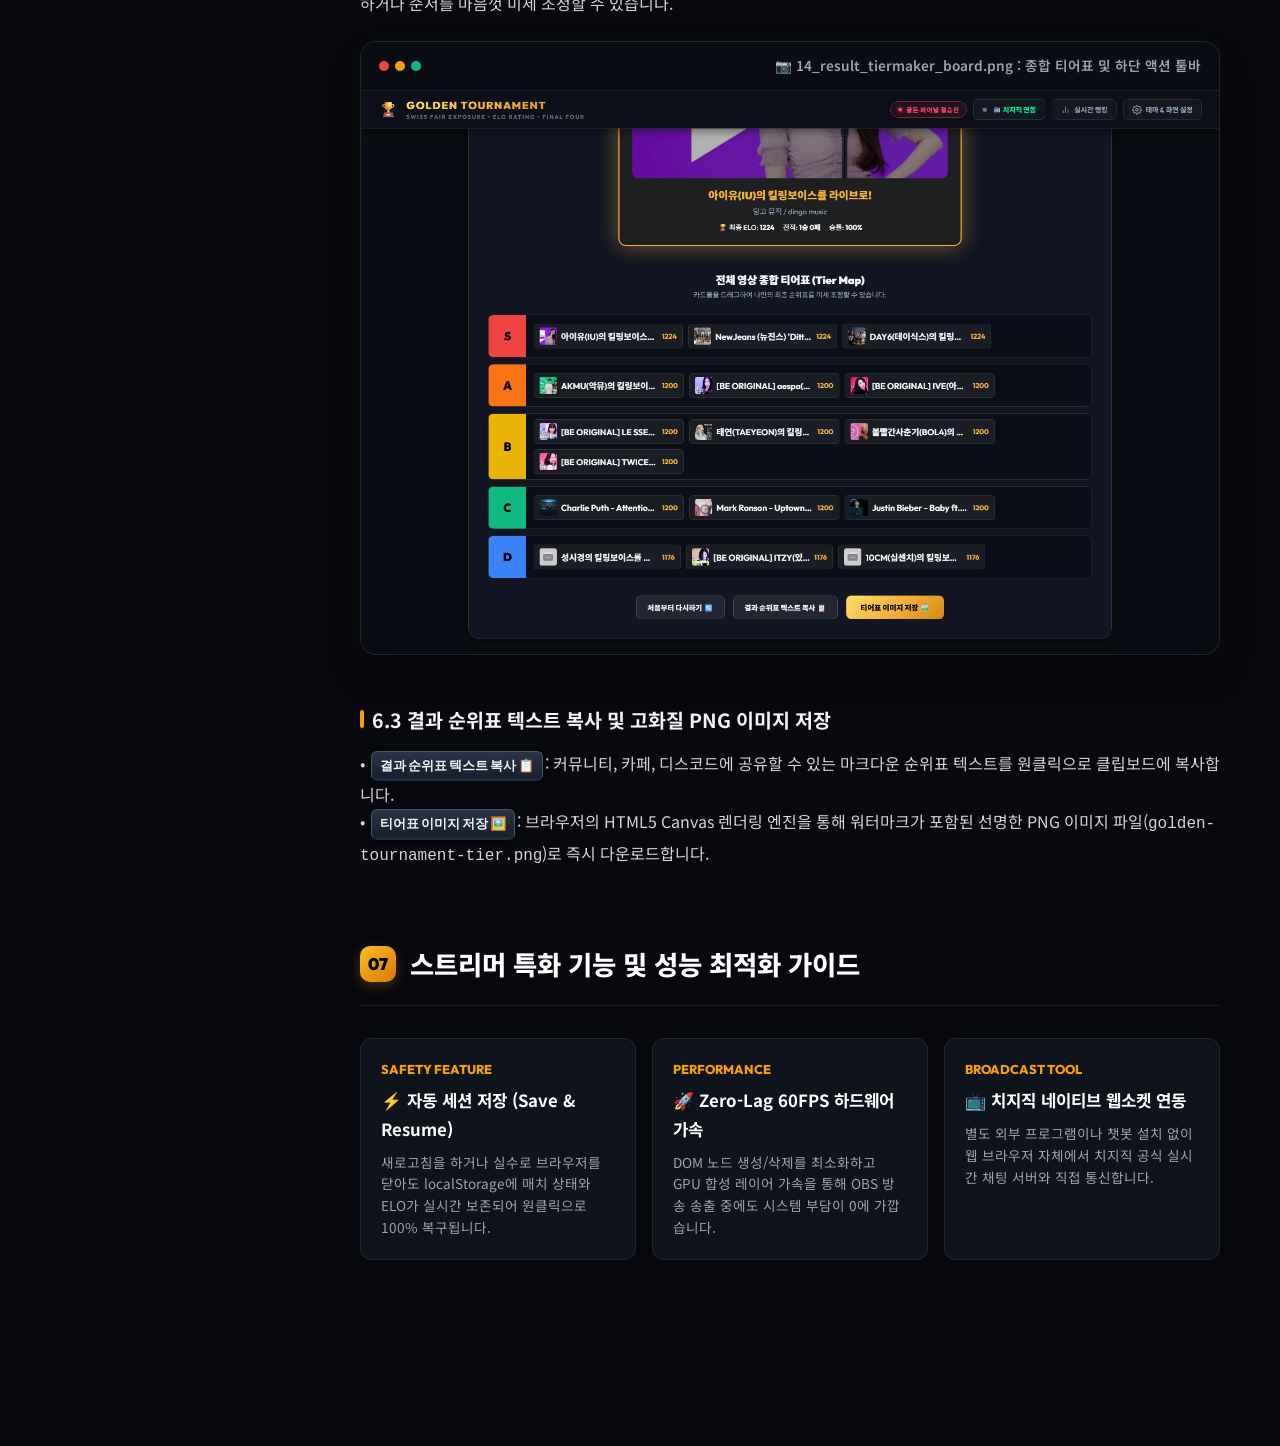
==== commit b276eb47: "용어 알기쉽게 변경" ====
--- a/manual.html
+++ b/manual.html
@@ -4,7 +4,7 @@
   <meta charset="UTF-8">
   <meta name="viewport" content="width=device-width, initial-scale=1.0">
   <title>골든 토너먼트(GOLDEN TOURNAMENT) - 공식 인터랙티브 사용 설명서</title>
-  <meta name="description" content="조기 탈락 없는 공정한 스위스 균등 노출, 실시간 Elo 래더, 골든 파이널 4강 챔피언십이 결합된 골든 토너먼트의 스크린샷 포함 전체 공식 사용 매뉴얼입니다.">
+  <meta name="description" content="조기 탈락 없는 공정한 배치고사, 실시간 라이벌 랭크 레이스, 골든 파이널 4강 챔피언십이 결합된 골든 토너먼트의 스크린샷 포함 전체 공식 사용 매뉴얼입니다.">
   
   <!-- Google Fonts: Outfit & Noto Sans KR -->
   <link rel="preconnect" href="https://fonts.googleapis.com">
@@ -826,18 +826,18 @@
         </li>
         <li class="nav-item">
           <a href="#swiss-phase">
-            <span>🛡️</span> 3. 1단계: 스위스 균등 노출
+            <span>🛡️</span> 3. 1단계: 공정 배치고사
           </a>
           <ul class="nav-sub-list">
             <li class="nav-sub-item"><a href="#swiss-player">3.1 듀얼 플레이어 조작</a></li>
             <li class="nav-sub-item"><a href="#swiss-shortcuts">3.2 단축키 &amp; 투표</a></li>
             <li class="nav-sub-item"><a href="#swiss-undo">3.3 직전 취소 (Undo)</a></li>
-            <li class="nav-sub-item"><a href="#swiss-ranking">3.4 실시간 Elo 순위표</a></li>
+            <li class="nav-sub-item"><a href="#swiss-ranking">3.4 실시간 순위표</a></li>
           </ul>
         </li>
         <li class="nav-item">
           <a href="#ladder-phase">
-            <span>⚔️</span> 4. 2단계: 실시간 Elo 래더
+            <span>⚔️</span> 4. 2단계: 본선 랭크 레이스
           </a>
           <ul class="nav-sub-list">
             <li class="nav-sub-item"><a href="#ladder-prob">4.1 실시간 승률 예측</a></li>
@@ -880,7 +880,7 @@
         <div class="hero-subtitle">Interactive User Manual</div>
         <h1 class="hero-title">GOLDEN TOURNAMENT 전체 사용 설명서</h1>
         <p class="hero-desc">
-          기존 이상형 월드컵의 조기 탈락 한계를 극복하고, <strong>공정한 스위스 균등 노출 ➔ 정밀 Elo 라이벌 래더 ➔ 골든 파이널 4강 챔피언십 ➔ 인터랙티브 티어표</strong>로 이어지는 완성형 유튜브 영상 토너먼트 시스템의 모든 기능과 상세 조작법을 안내합니다.
+          기존 이상형 월드컵의 조기 탈락 한계를 극복하고, <strong>공정한 배치고사 ➔ 라이벌 랭크 레이스 ➔ 골든 파이널 4강 챔피언십 ➔ 인터랙티브 티어표</strong>로 이어지는 완성형 유튜브 영상 토너먼트 시스템의 모든 기능과 상세 조작법을 안내합니다.
         </p>
       </section>
 
@@ -900,13 +900,13 @@
         <div class="process-grid">
           <div class="process-card">
             <div class="process-step">PHASE 01</div>
-            <div class="process-name">🛡️ 스위스 균등 노출</div>
-            <div class="process-detail">조기 탈락 없이 모든 참가 후보가 최소 2회 이상 의무 출전하여 기초 전적과 레이팅을 수립합니다.</div>
+            <div class="process-name">🛡️ 공정 배치고사</div>
+            <div class="process-detail">조기 탈락 없이 모든 참가 후보가 최소 2회 이상 의무 출전하여 기초 전적과 랭크 점수를 수립합니다.</div>
           </div>
           <div class="process-card">
             <div class="process-step">PHASE 02</div>
-            <div class="process-name">⚔️ 실시간 Elo 래더</div>
-            <div class="process-detail">현재 레이팅이 비슷한 라이벌끼리 맞붙으며, 실시간 승률 예측 게이지를 통해 긴장감 넘치는 대결을 연출합니다.</div>
+            <div class="process-name">⚔️ 본선 랭크 레이스</div>
+            <div class="process-detail">현재 랭크 점수가 비슷한 라이벌끼리 맞붙으며, 실시간 승률 예측 게이지를 통해 긴장감 넘치는 대결을 연출합니다.</div>
           </div>
           <div class="process-card">
             <div class="process-step">PHASE 03</div>
@@ -1025,13 +1025,13 @@
                 <tr>
                   <td><strong>⚖️ 표준 밸런스 <span style="color:#f59e0b;font-weight:700;">(추천)</span></strong></td>
                   <td>28 매치</td>
-                  <td>스위스 2회 균등 노출 + 정밀 Elo 라이벌 매칭 리그</td>
+                  <td>배치고사 2회 출전 + 본선 라이벌 매칭 리그</td>
                   <td>가장 이상적이고 객관적인 순위 산출 (기본 권장)</td>
                 </tr>
                 <tr>
-                  <td><strong>🎯 마스터 래더</strong></td>
+                  <td><strong>🎯 마스터 랭크전</strong></td>
                   <td>45 매치</td>
-                  <td>정밀한 레이팅과 세부 티어링을 위한 장기 심층 래더</td>
+                  <td>정밀한 랭크 점수(RP)와 세부 티어링을 위한 장기 심층 랭크전</td>
                   <td>시청자들과 호흡하며 디테일한 티어를 완성할 때</td>
                 </tr>
               </tbody>
@@ -1116,7 +1116,7 @@
         <div class="section-header">
           <div class="section-title-wrap">
             <span class="section-badge-num">03</span>
-            <h2 class="section-title">1단계: 스위스 균등 노출 (Fair Swiss Phase)</h2>
+            <h2 class="section-title">1단계: 공정 배치고사 (Placement Phase)</h2>
           </div>
         </div>
 
@@ -1238,12 +1238,12 @@
         </div>
       </section>
 
-      <!-- 4. 2단계: 실시간 Elo 래더 -->
+      <!-- 4. 2단계: 본선 랭크 레이스 -->
       <section class="doc-section" id="ladder-phase">
         <div class="section-header">
           <div class="section-title-wrap">
             <span class="section-badge-num">04</span>
-            <h2 class="section-title">2단계: 실시간 Elo 라이벌 래더 (Elo Ladder Phase)</h2>
+            <h2 class="section-title">2단계: 본선 랭크 레이스 (Rank Race Phase)</h2>
           </div>
         </div>
 
@@ -1251,7 +1251,7 @@
         <div class="subsection" id="ladder-prob">
           <h3 class="subsection-title">4.1 실시간 승률 예측 게이지 연산</h3>
           <p>
-            스위스 단계가 끝나면 레이팅이 비슷한 라이벌끼리 맞붙는 심층 래더가 진행됩니다. 두 후보의 점수 차이에 따라 중앙의 승률 게이지가 실시간 연산되어 시각화됩니다.
+            배치고사 단계가 끝나면 랭크 점수(RP)가 비슷한 라이벌끼리 맞붙는 본선 랭크 레이스가 진행됩니다. 두 후보의 점수 차이에 따라 중앙의 승률 게이지가 실시간 연산되어 시각화됩니다.
           </p>
 
           <div class="screenshot-card">
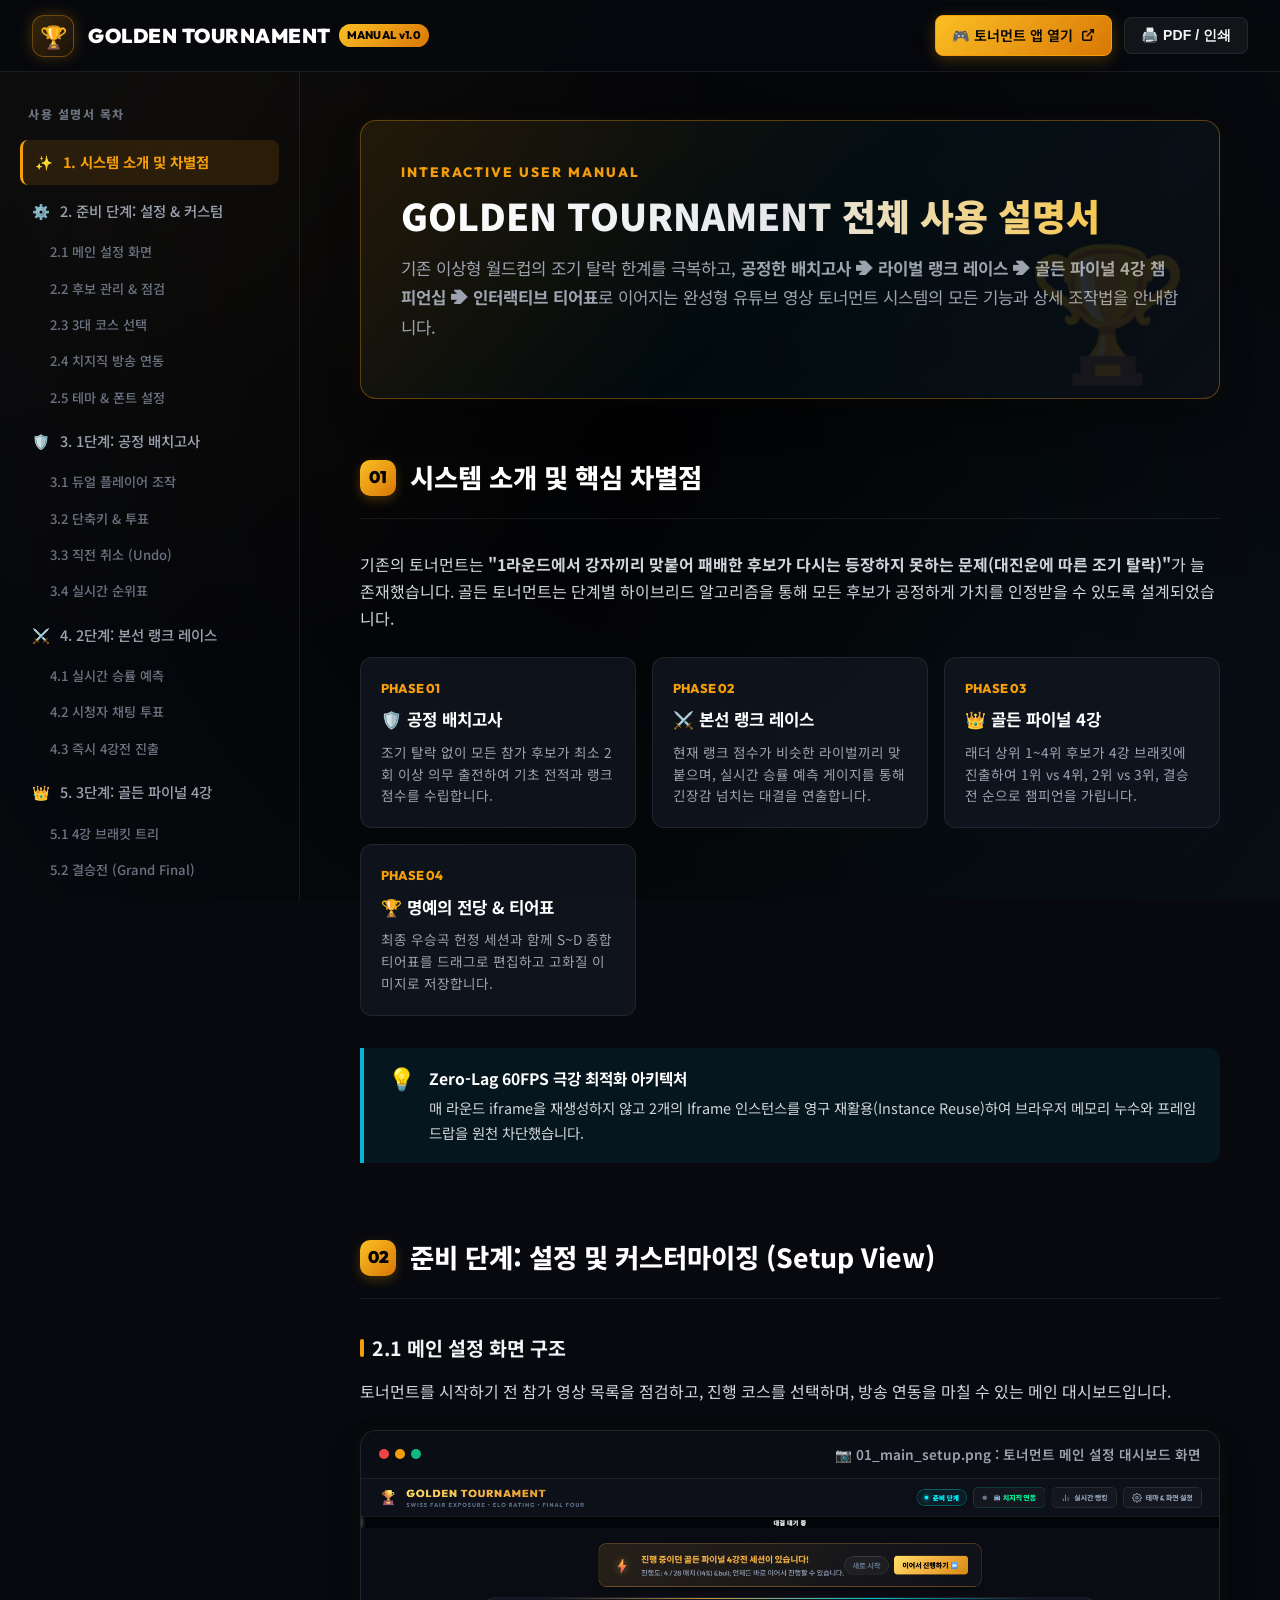
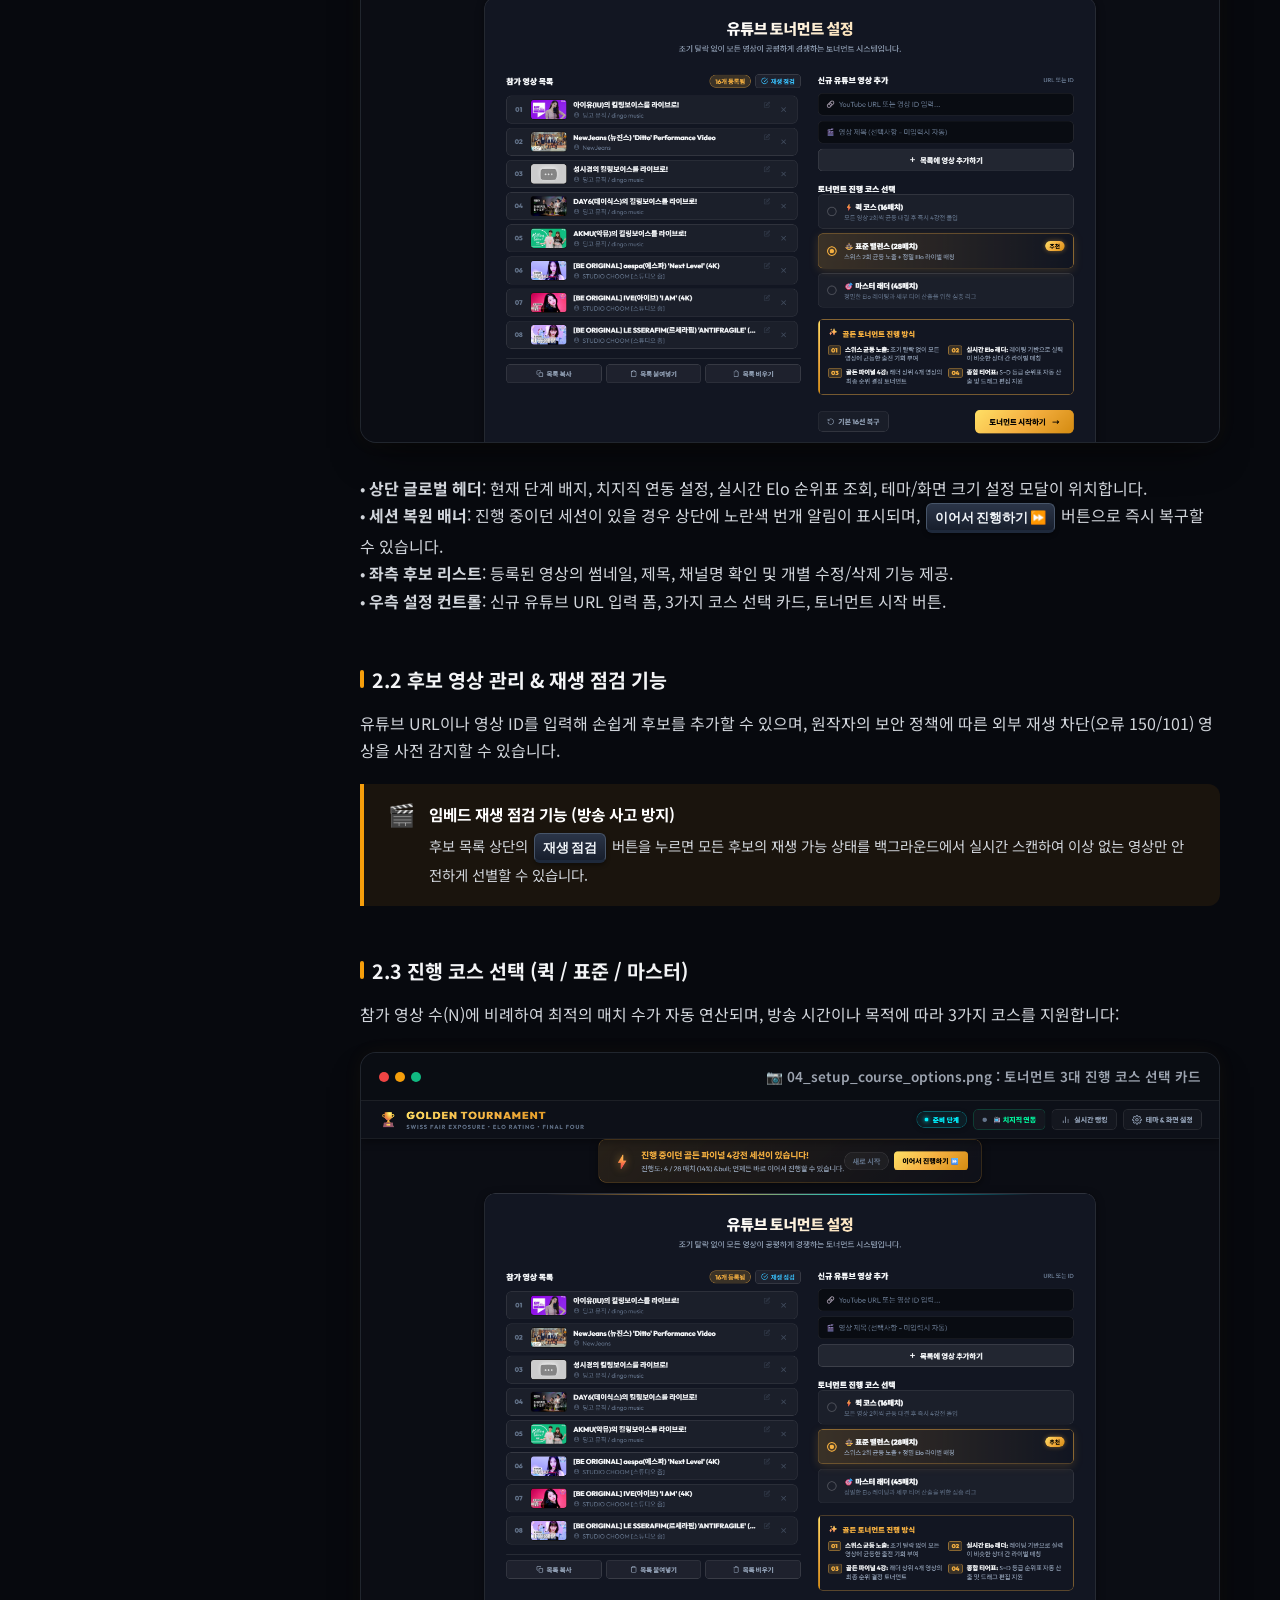
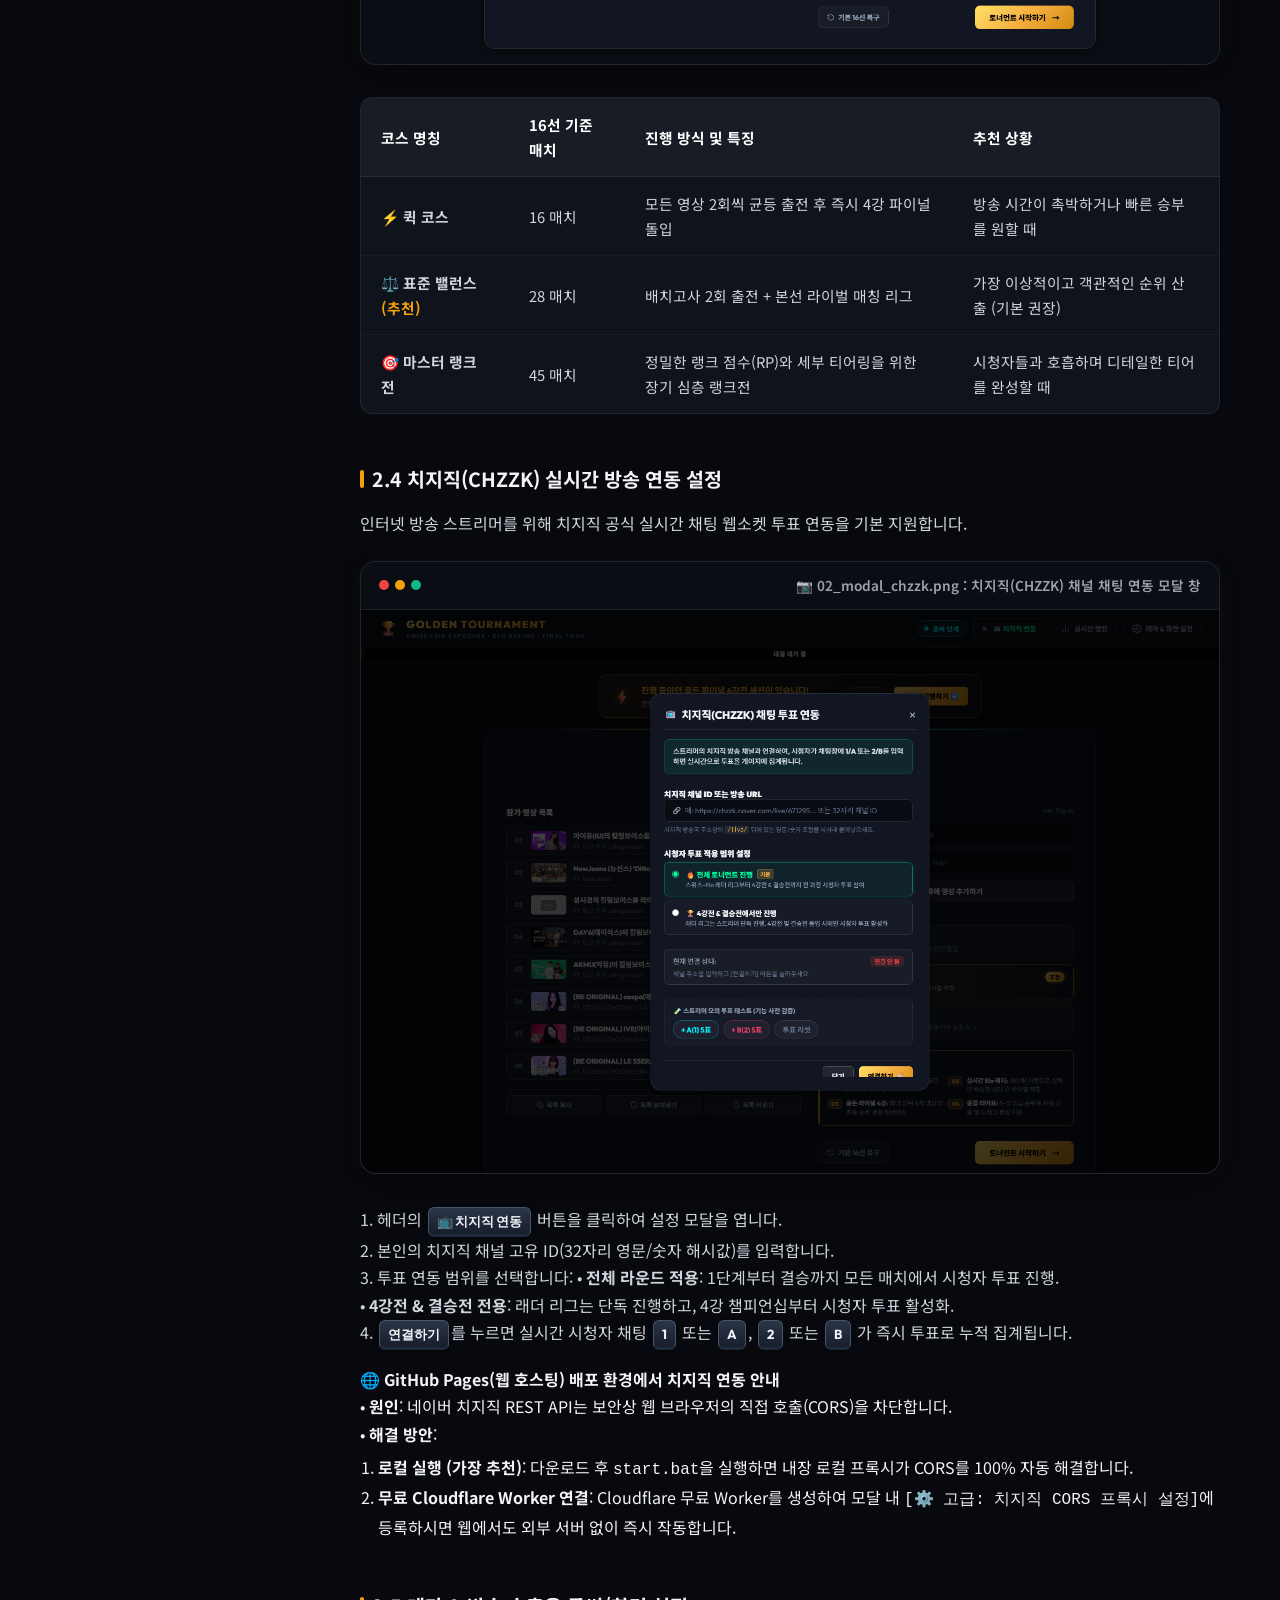
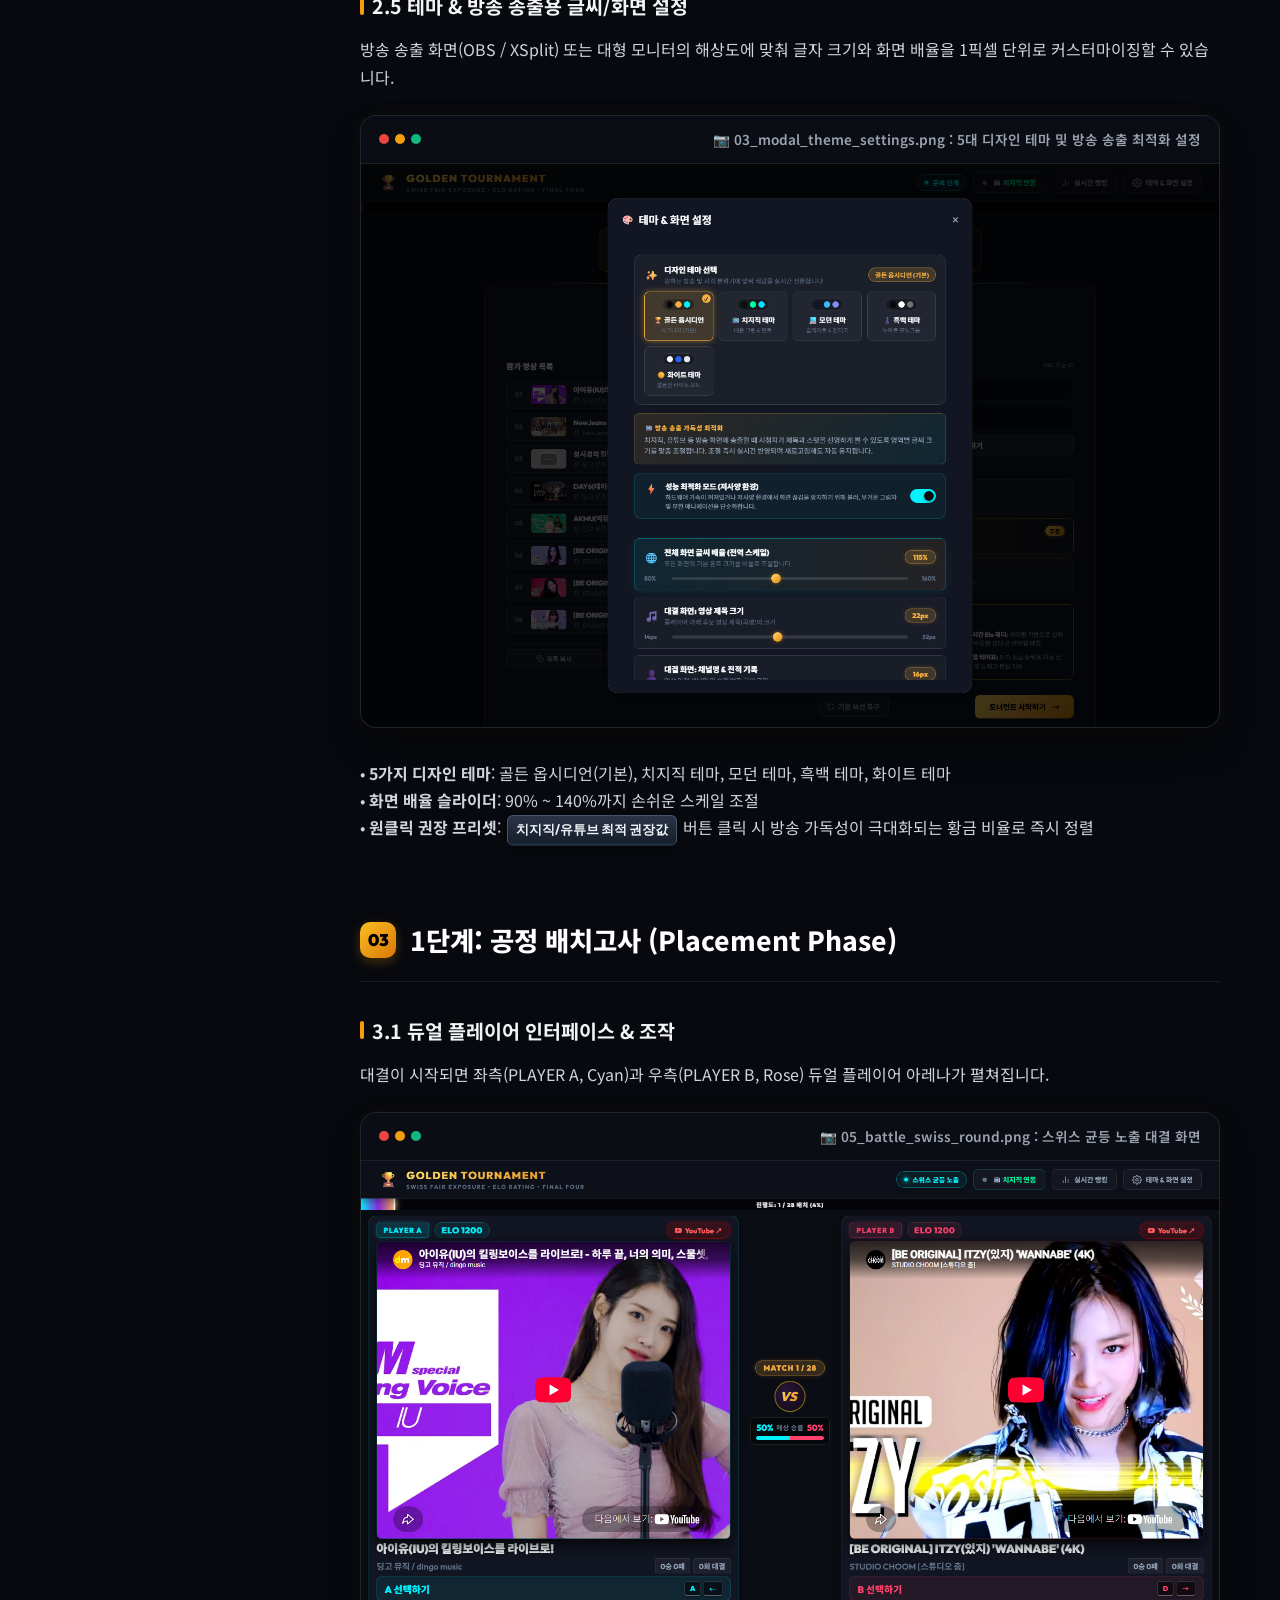
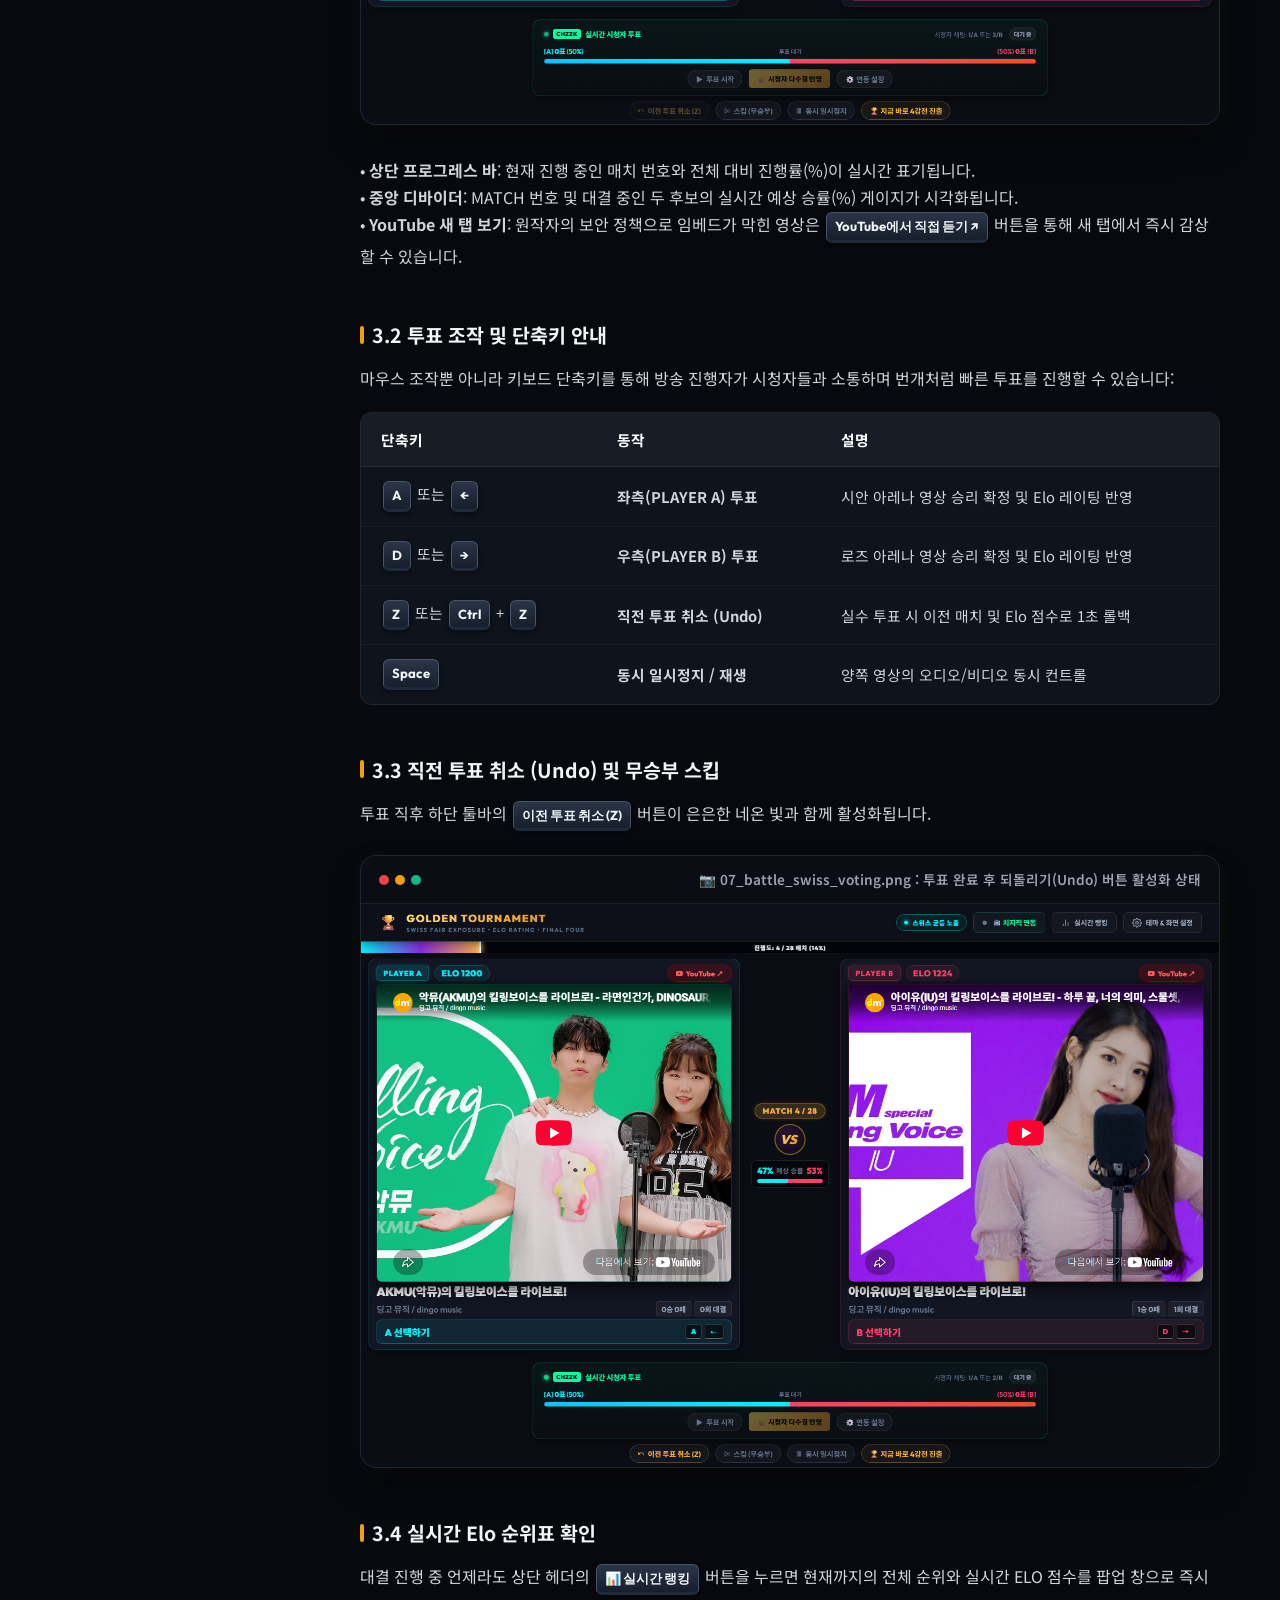
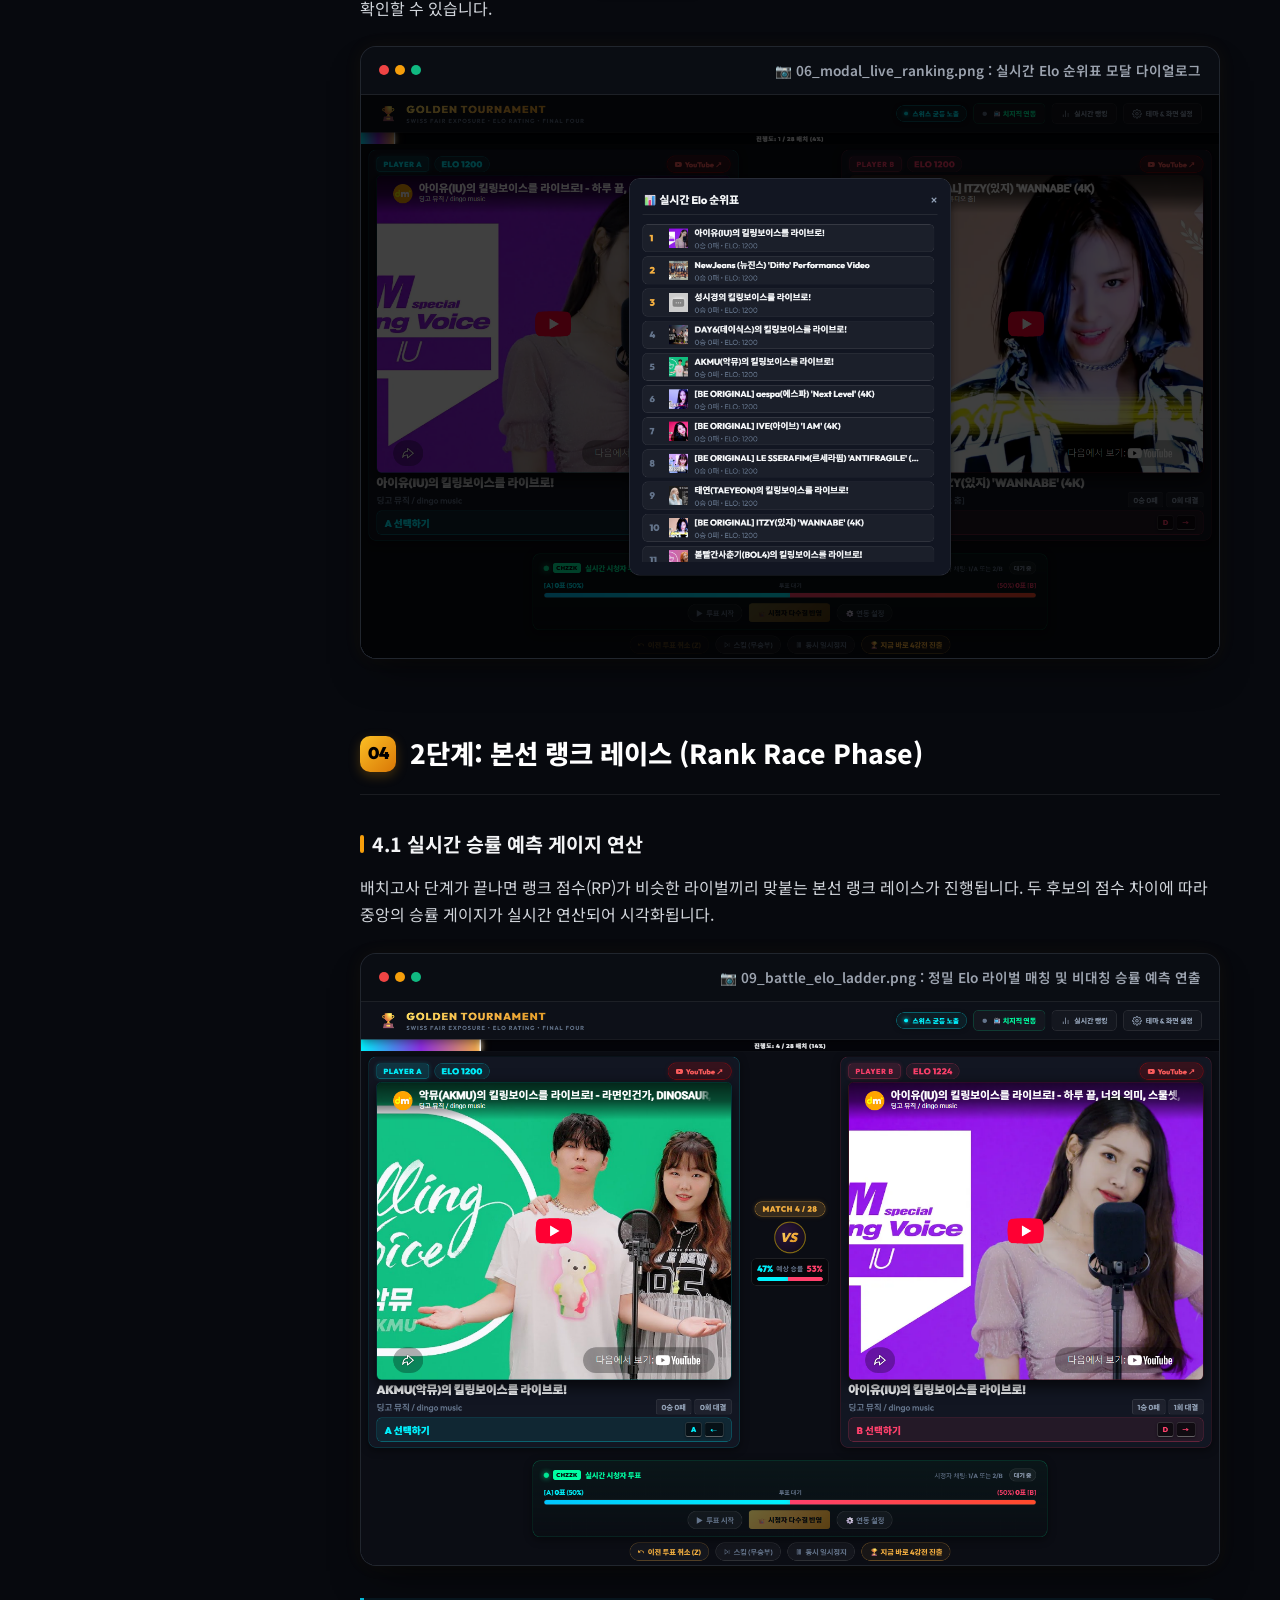
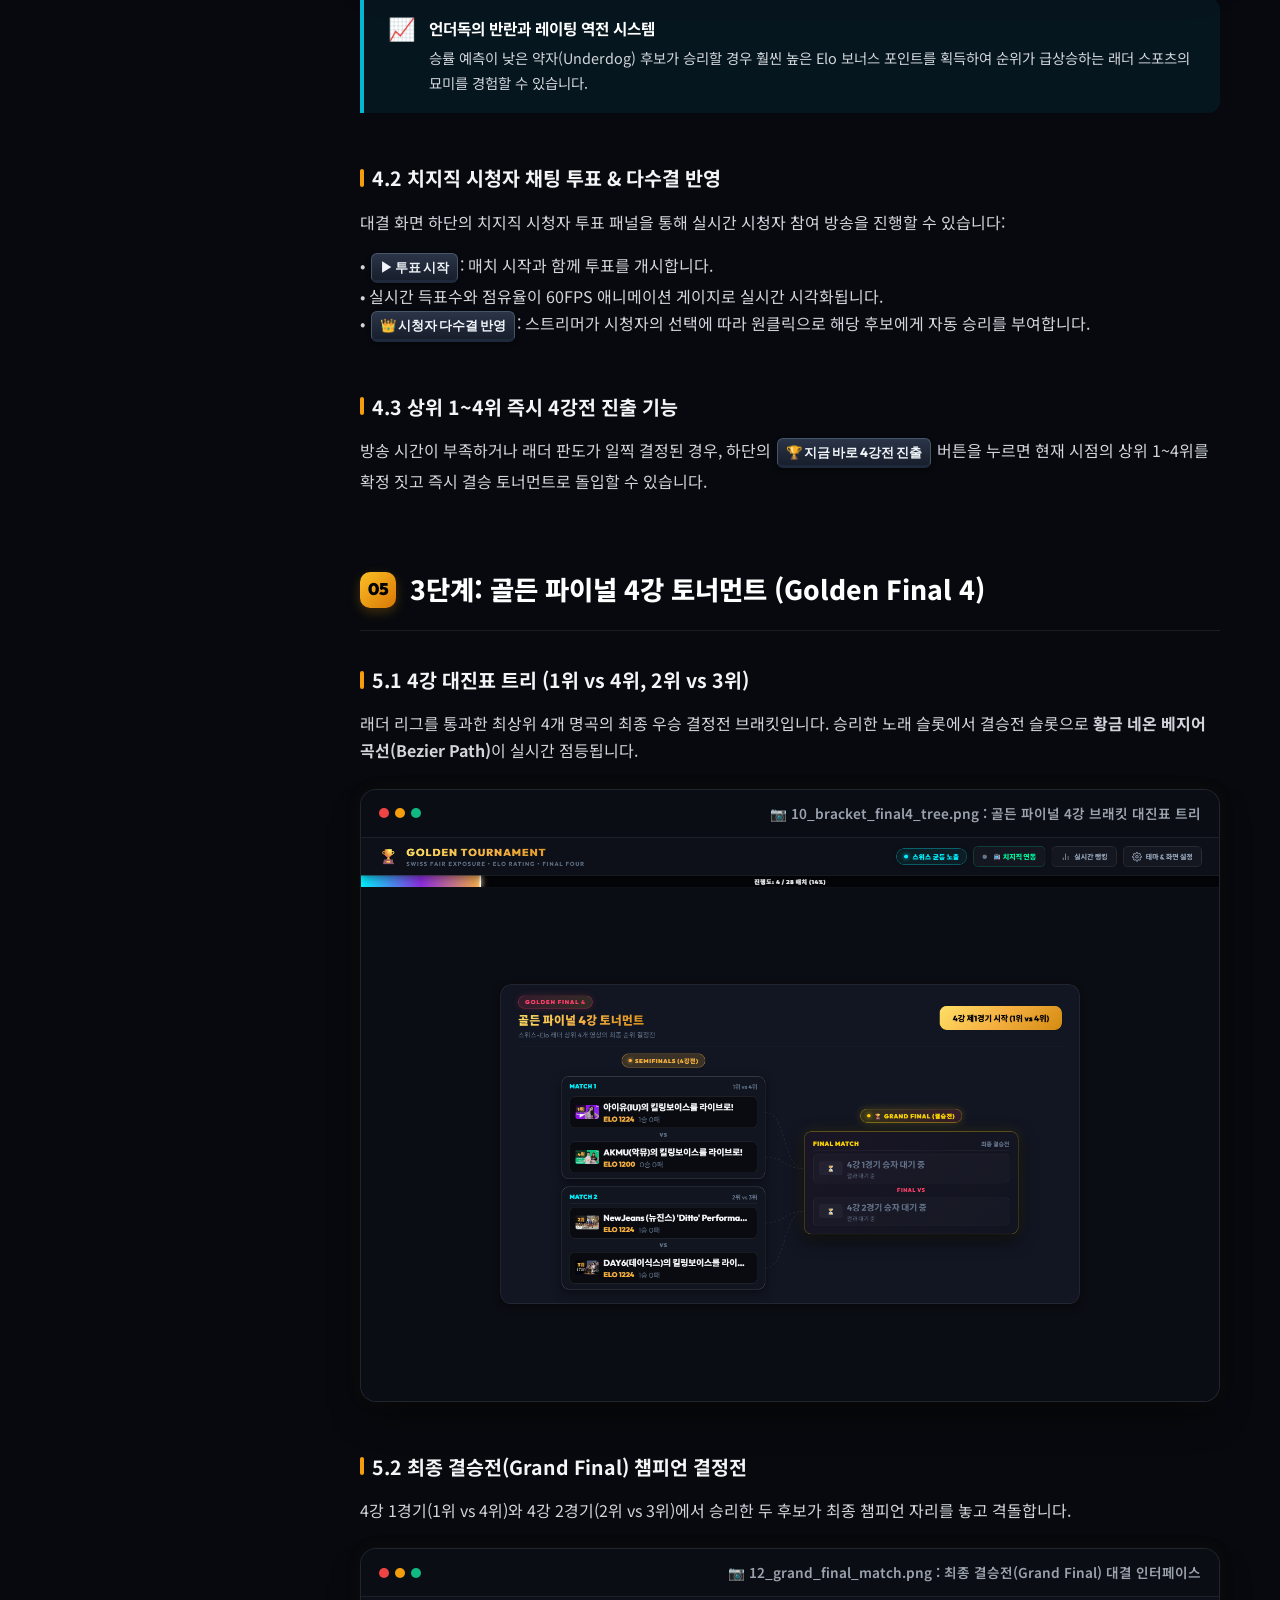
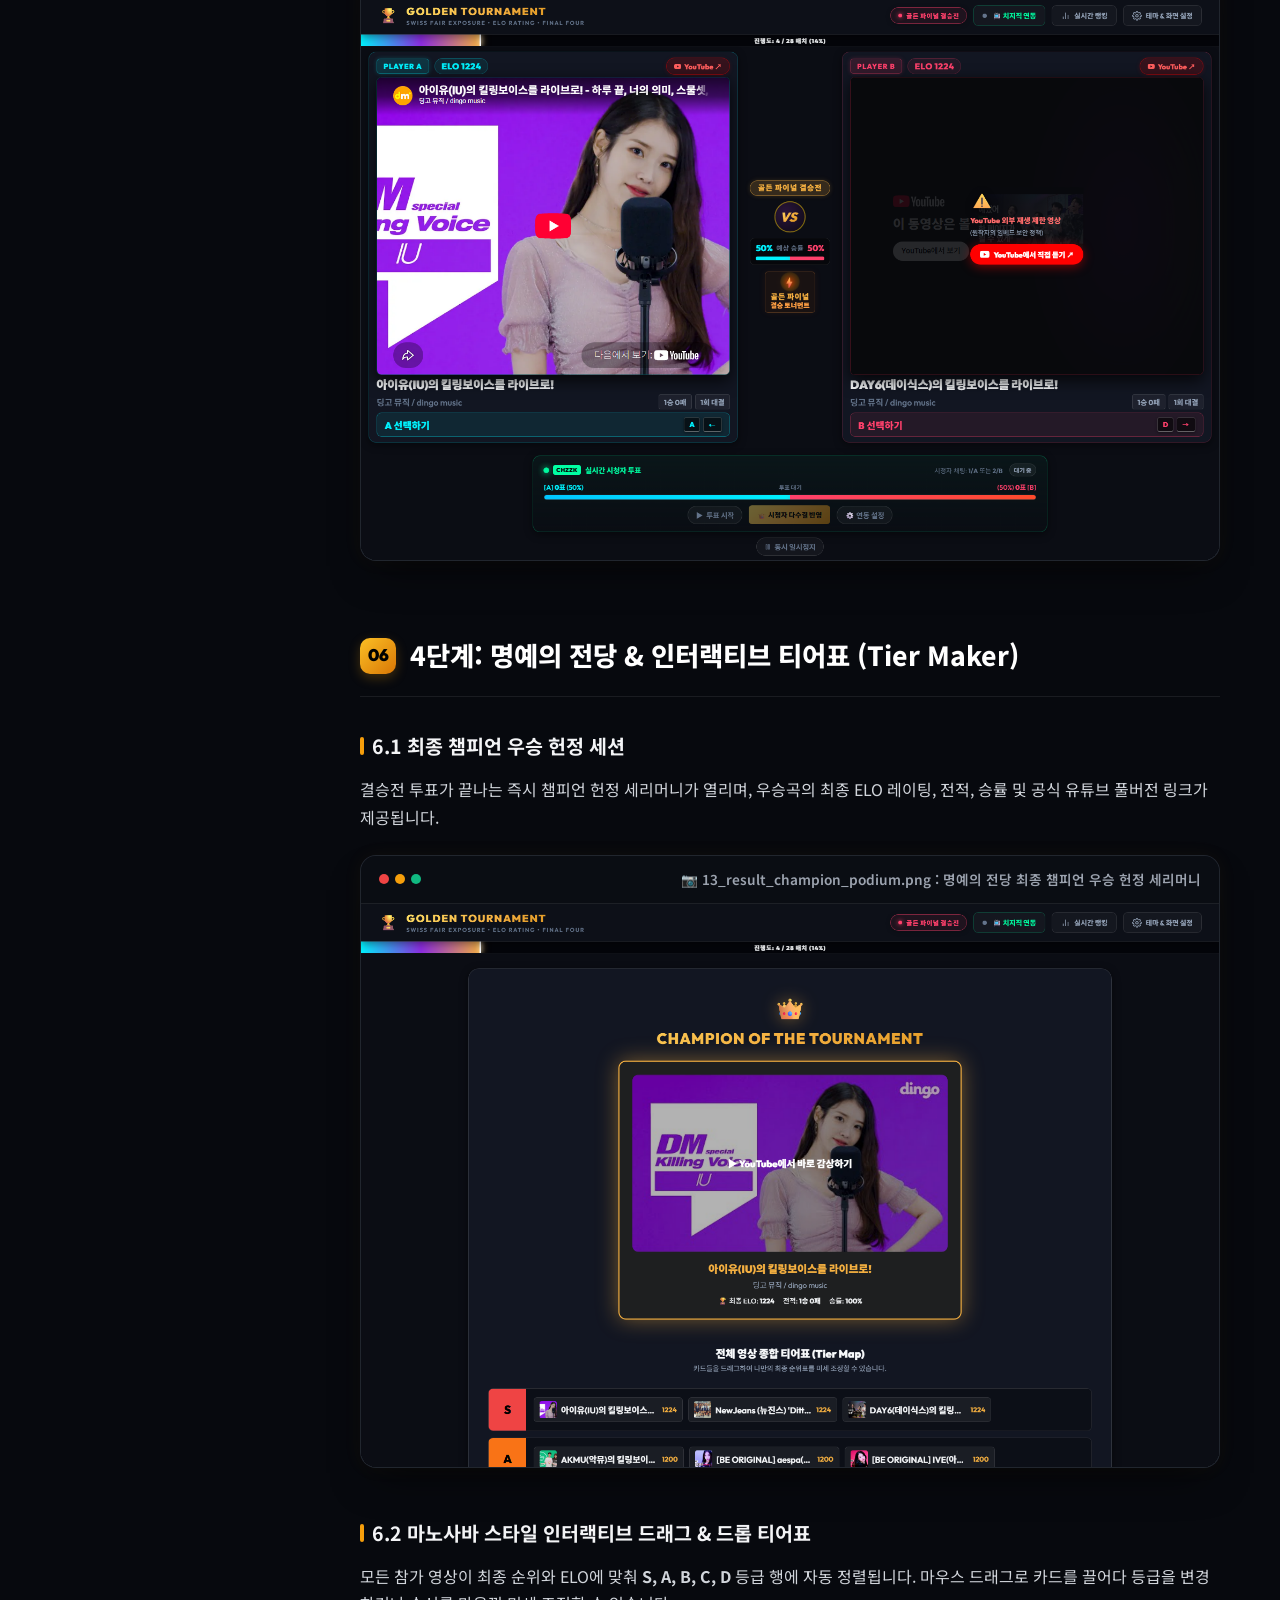
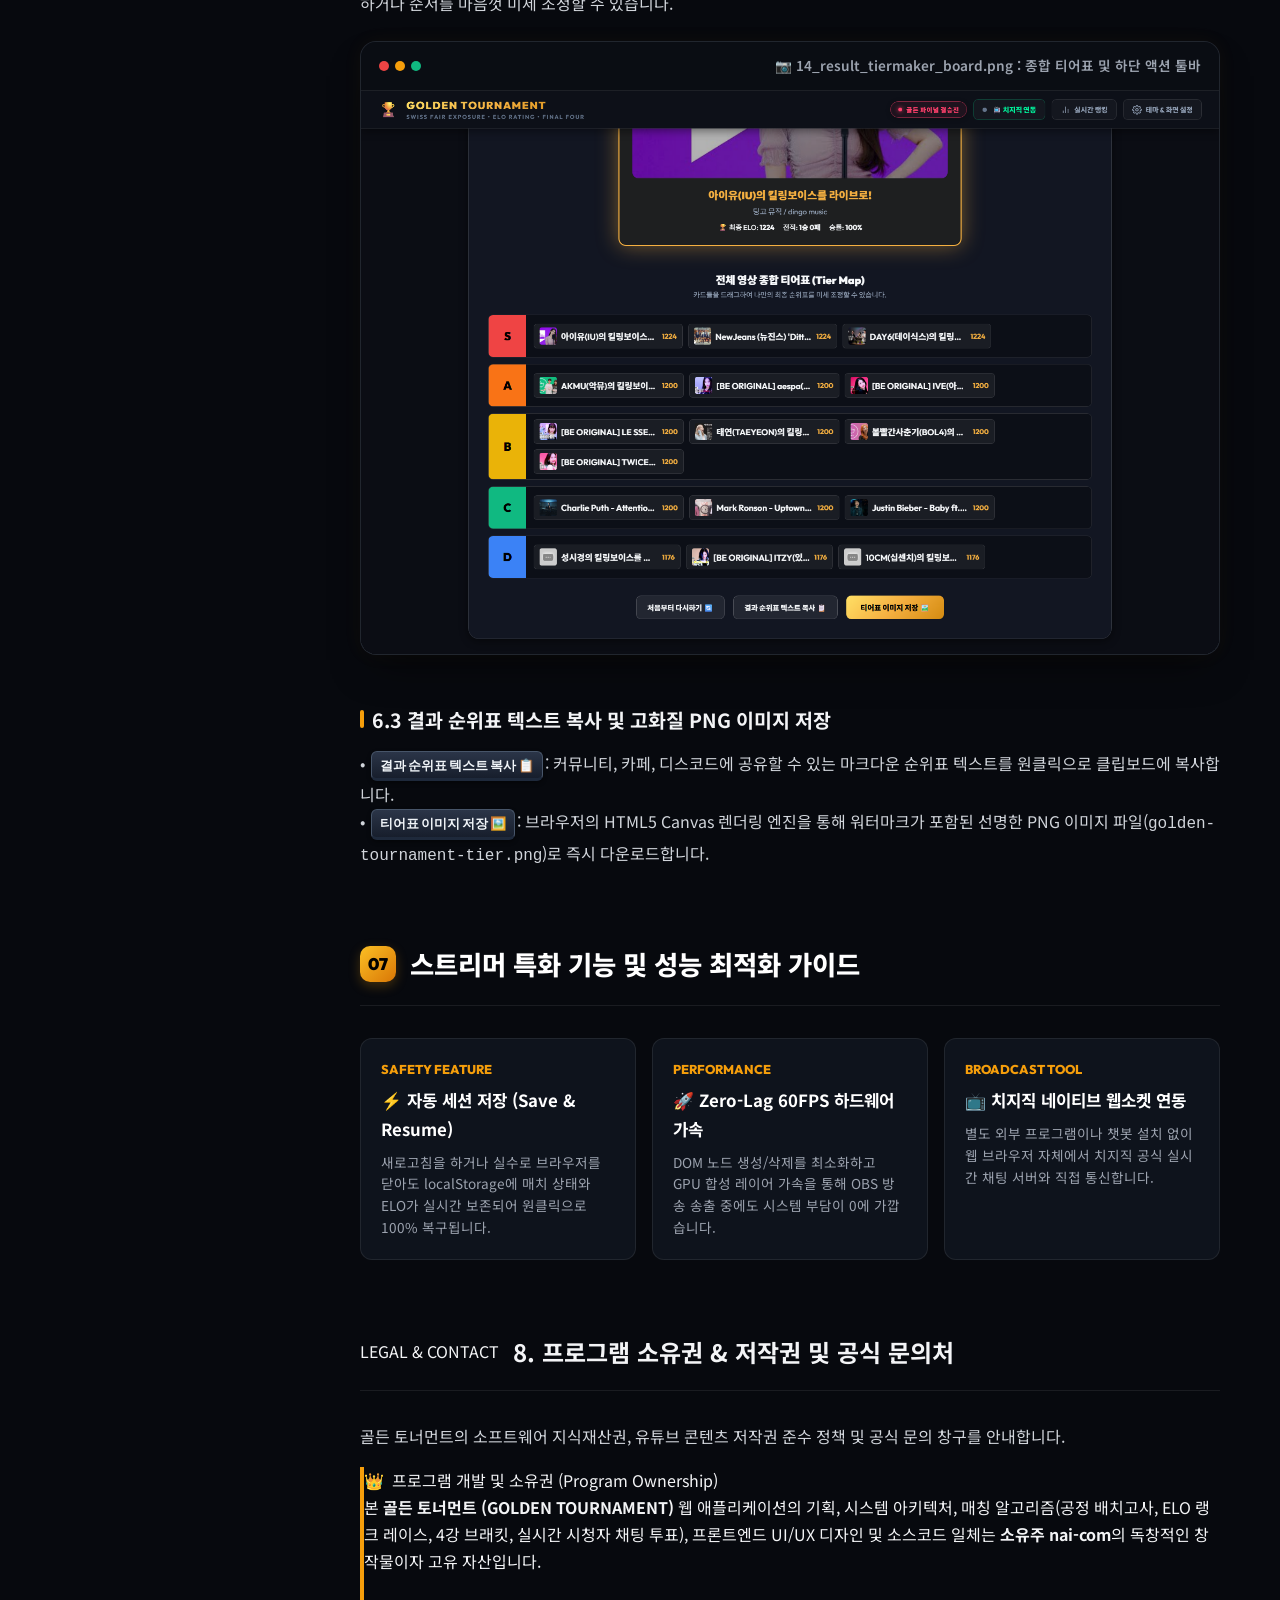
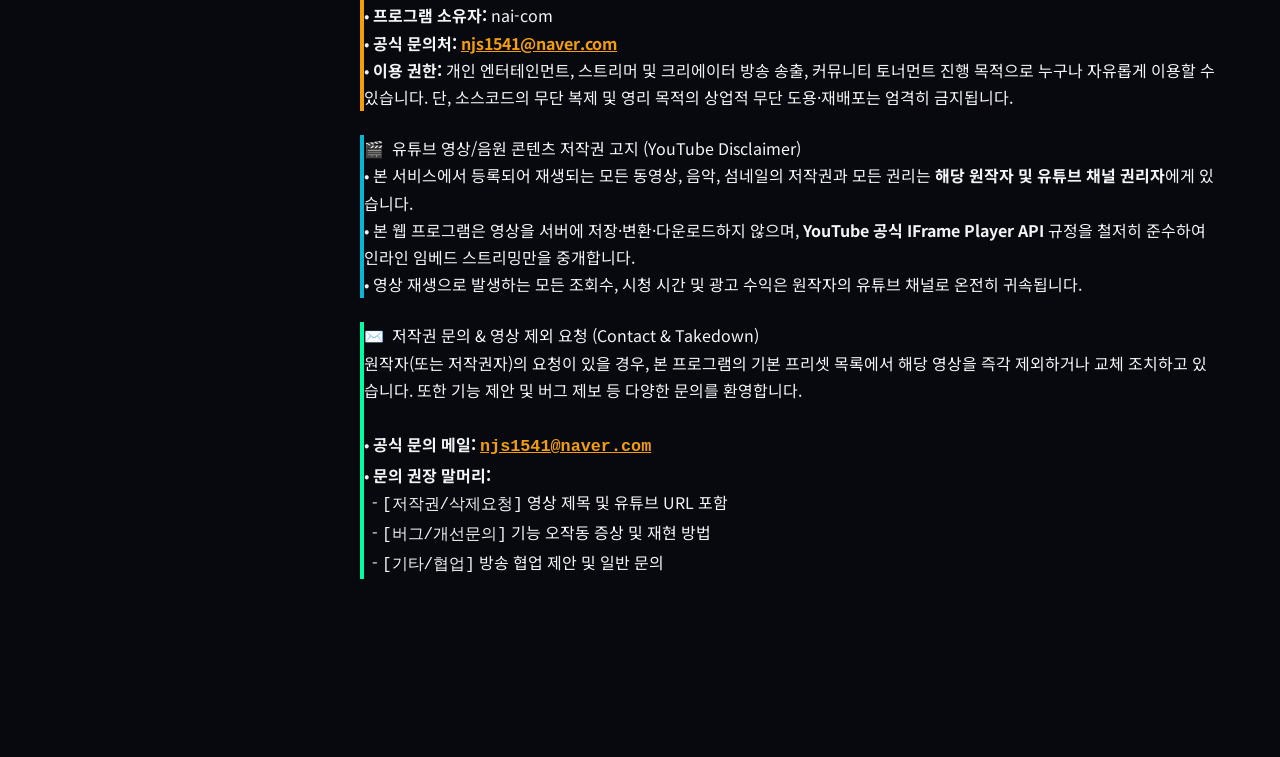
==== commit f10b116b: "저작권 표기" ====
--- a/manual.html
+++ b/manual.html
@@ -869,6 +869,11 @@
             <span>⚡</span> 7. 최적화 &amp; 스트리머 팁
           </a>
         </li>
+        <li class="nav-item">
+          <a href="#copyright-contact">
+            <span>⚖️</span> 8. 프로그램 소유권 &amp; 저작권/문의
+          </a>
+        </li>
       </ul>
     </aside>
 
@@ -1449,6 +1454,59 @@
         </div>
       </section>
 
+      <!-- 8. 프로그램 소유권 & 저작권 및 문의 -->
+      <section class="doc-section" id="copyright-contact">
+        <div class="section-header">
+          <div class="section-title-wrap">
+            <span class="section-badge">LEGAL &amp; CONTACT</span>
+            <h2 class="section-heading">8. 프로그램 소유권 &amp; 저작권 및 공식 문의처</h2>
+          </div>
+        </div>
+        <p class="section-lead">
+          골든 토너먼트의 소프트웨어 지식재산권, 유튜브 콘텐츠 저작권 준수 정책 및 공식 문의 창구를 안내합니다.
+        </p>
+
+        <div class="tip-card" style="border-left: 4px solid var(--gold-primary); margin-bottom: 24px;">
+          <div class="tip-title" style="display: flex; align-items: center; gap: 8px;">
+            <span>👑</span>
+            <span>프로그램 개발 및 소유권 (Program Ownership)</span>
+          </div>
+          <div class="tip-body">
+            본 <strong>골든 토너먼트 (GOLDEN TOURNAMENT)</strong> 웹 애플리케이션의 기획, 시스템 아키텍처, 매칭 알고리즘(공정 배치고사, ELO 랭크 레이스, 4강 브래킷, 실시간 시청자 채팅 투표), 프론트엔드 UI/UX 디자인 및 소스코드 일체는 <strong>소유주 nai-com</strong>의 독창적인 창작물이자 고유 자산입니다.<br><br>
+            • <strong>프로그램 소유자:</strong> nai-com<br>
+            • <strong>공식 문의처:</strong> <a href="mailto:njs1541@naver.com" style="color: var(--gold-primary); font-weight: 700;">njs1541@naver.com</a><br>
+            • <strong>이용 권한:</strong> 개인 엔터테인먼트, 스트리머 및 크리에이터 방송 송출, 커뮤니티 토너먼트 진행 목적으로 누구나 자유롭게 이용할 수 있습니다. 단, 소스코드의 무단 복제 및 영리 목적의 상업적 무단 도용·재배포는 엄격히 금지됩니다.
+          </div>
+        </div>
+
+        <div class="tip-card" style="border-left: 4px solid var(--cyan-player); margin-bottom: 24px;">
+          <div class="tip-title" style="display: flex; align-items: center; gap: 8px;">
+            <span>🎬</span>
+            <span>유튜브 영상/음원 콘텐츠 저작권 고지 (YouTube Disclaimer)</span>
+          </div>
+          <div class="tip-body">
+            • 본 서비스에서 등록되어 재생되는 모든 동영상, 음악, 섬네일의 저작권과 모든 권리는 <strong>해당 원작자 및 유튜브 채널 권리자</strong>에게 있습니다.<br>
+            • 본 웹 프로그램은 영상을 서버에 저장·변환·다운로드하지 않으며, <strong>YouTube 공식 IFrame Player API</strong> 규정을 철저히 준수하여 인라인 임베드 스트리밍만을 중개합니다.<br>
+            • 영상 재생으로 발생하는 모든 조회수, 시청 시간 및 광고 수익은 원작자의 유튜브 채널로 온전히 귀속됩니다.
+          </div>
+        </div>
+
+        <div class="tip-card" style="border-left: 4px solid var(--chzzk-neon);">
+          <div class="tip-title" style="display: flex; align-items: center; gap: 8px;">
+            <span>✉️</span>
+            <span>저작권 문의 &amp; 영상 제외 요청 (Contact &amp; Takedown)</span>
+          </div>
+          <div class="tip-body">
+            원작자(또는 저작권자)의 요청이 있을 경우, 본 프로그램의 기본 프리셋 목록에서 해당 영상을 즉각 제외하거나 교체 조치하고 있습니다. 또한 기능 제안 및 버그 제보 등 다양한 문의를 환영합니다.<br><br>
+            • <strong>공식 문의 메일:</strong> <a href="mailto:njs1541@naver.com" style="color: var(--gold-primary); font-weight: 700; font-family: monospace; font-size: 1.05rem;">njs1541@naver.com</a><br>
+            • <strong>문의 권장 말머리:</strong><br>
+            &nbsp;&nbsp;- <code>[저작권/삭제요청]</code> 영상 제목 및 유튜브 URL 포함<br>
+            &nbsp;&nbsp;- <code>[버그/개선문의]</code> 기능 오작동 증상 및 재현 방법<br>
+            &nbsp;&nbsp;- <code>[기타/협업]</code> 방송 협업 제안 및 일반 문의
+          </div>
+        </div>
+      </section>
+
     </main>
   </div>
 
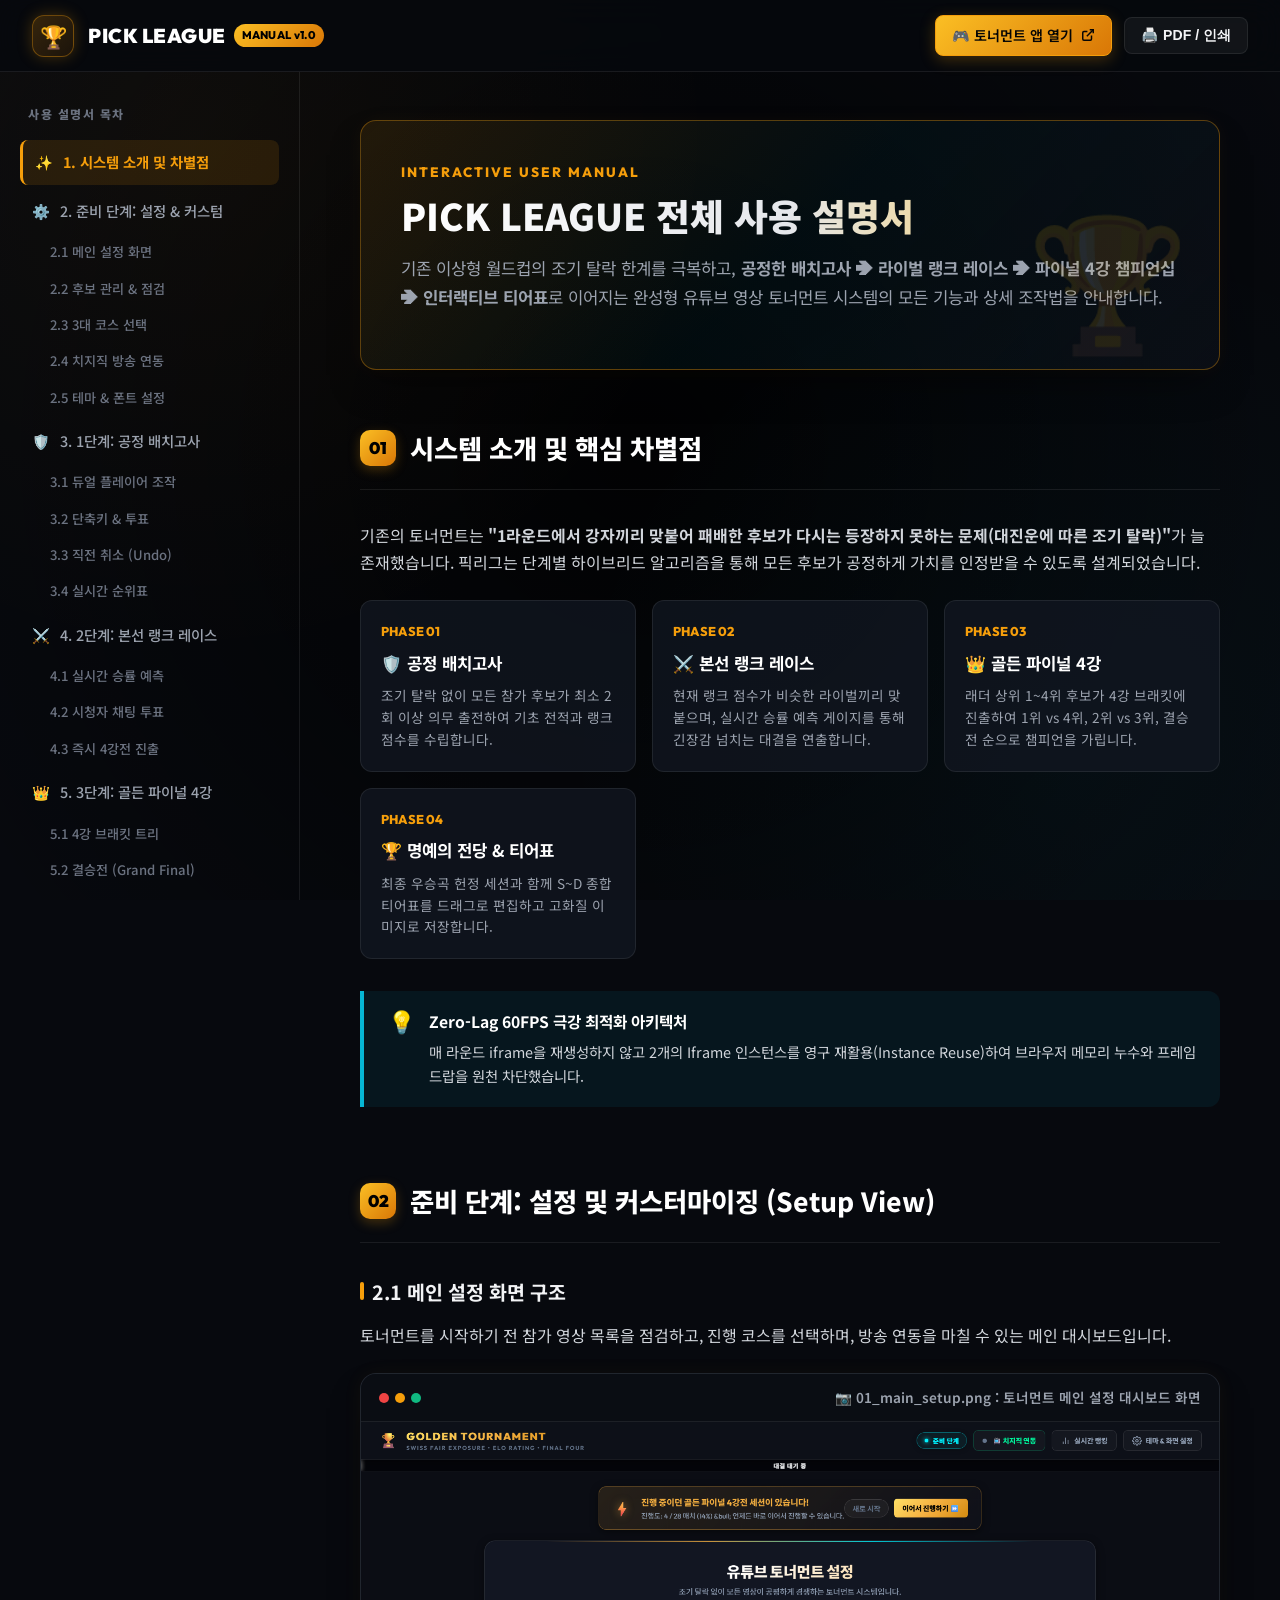
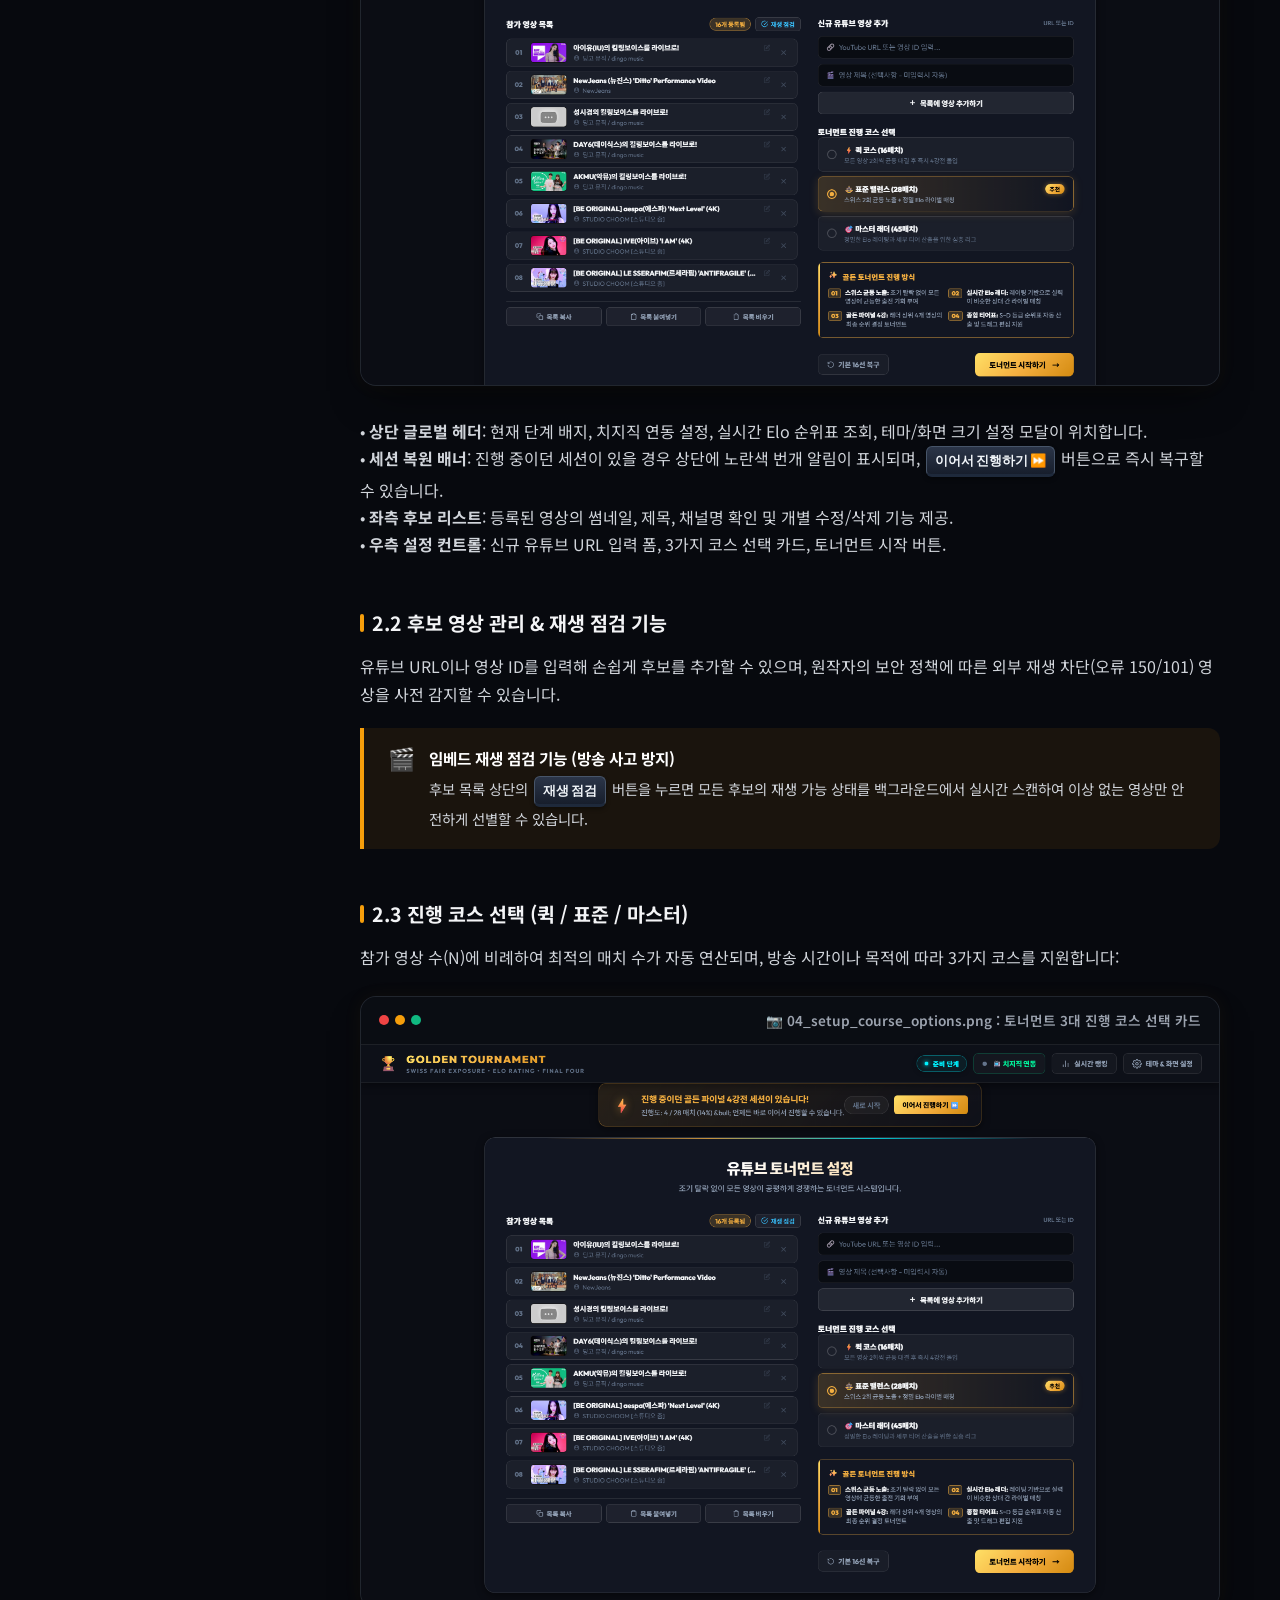
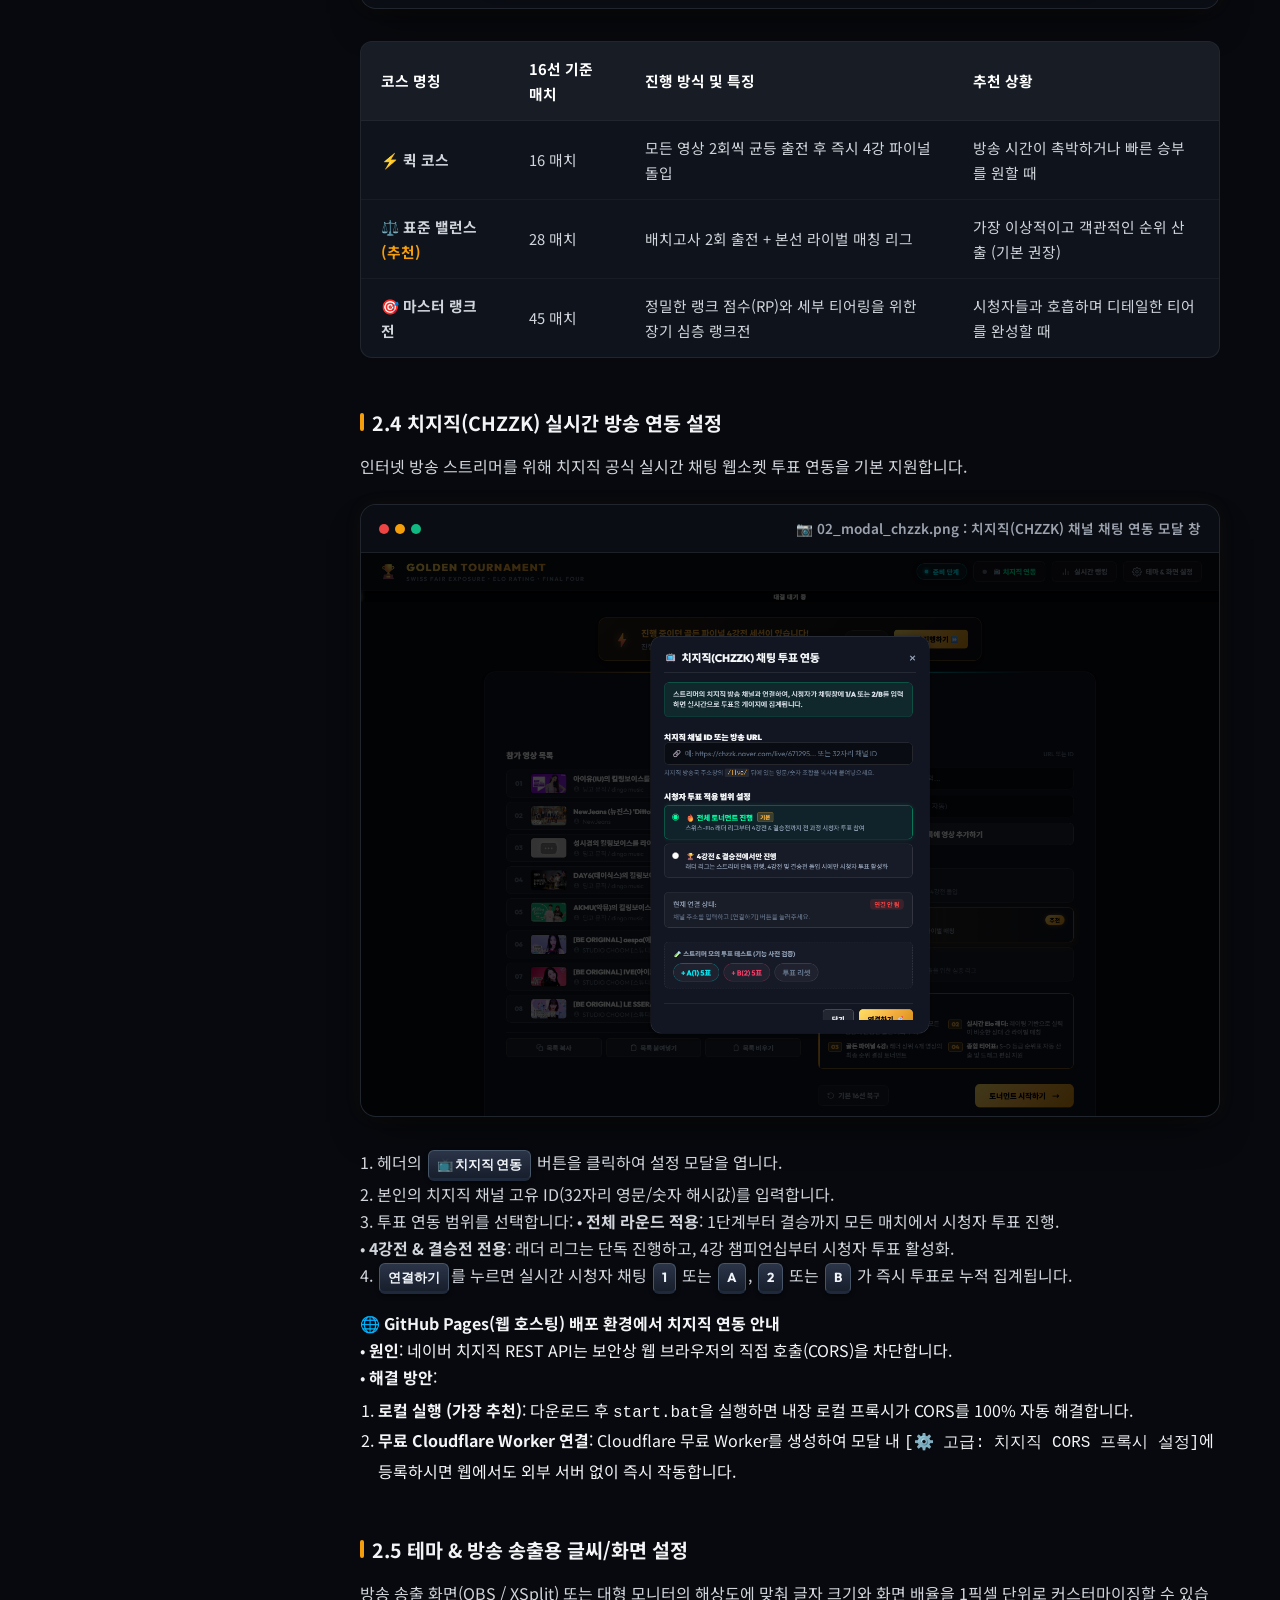
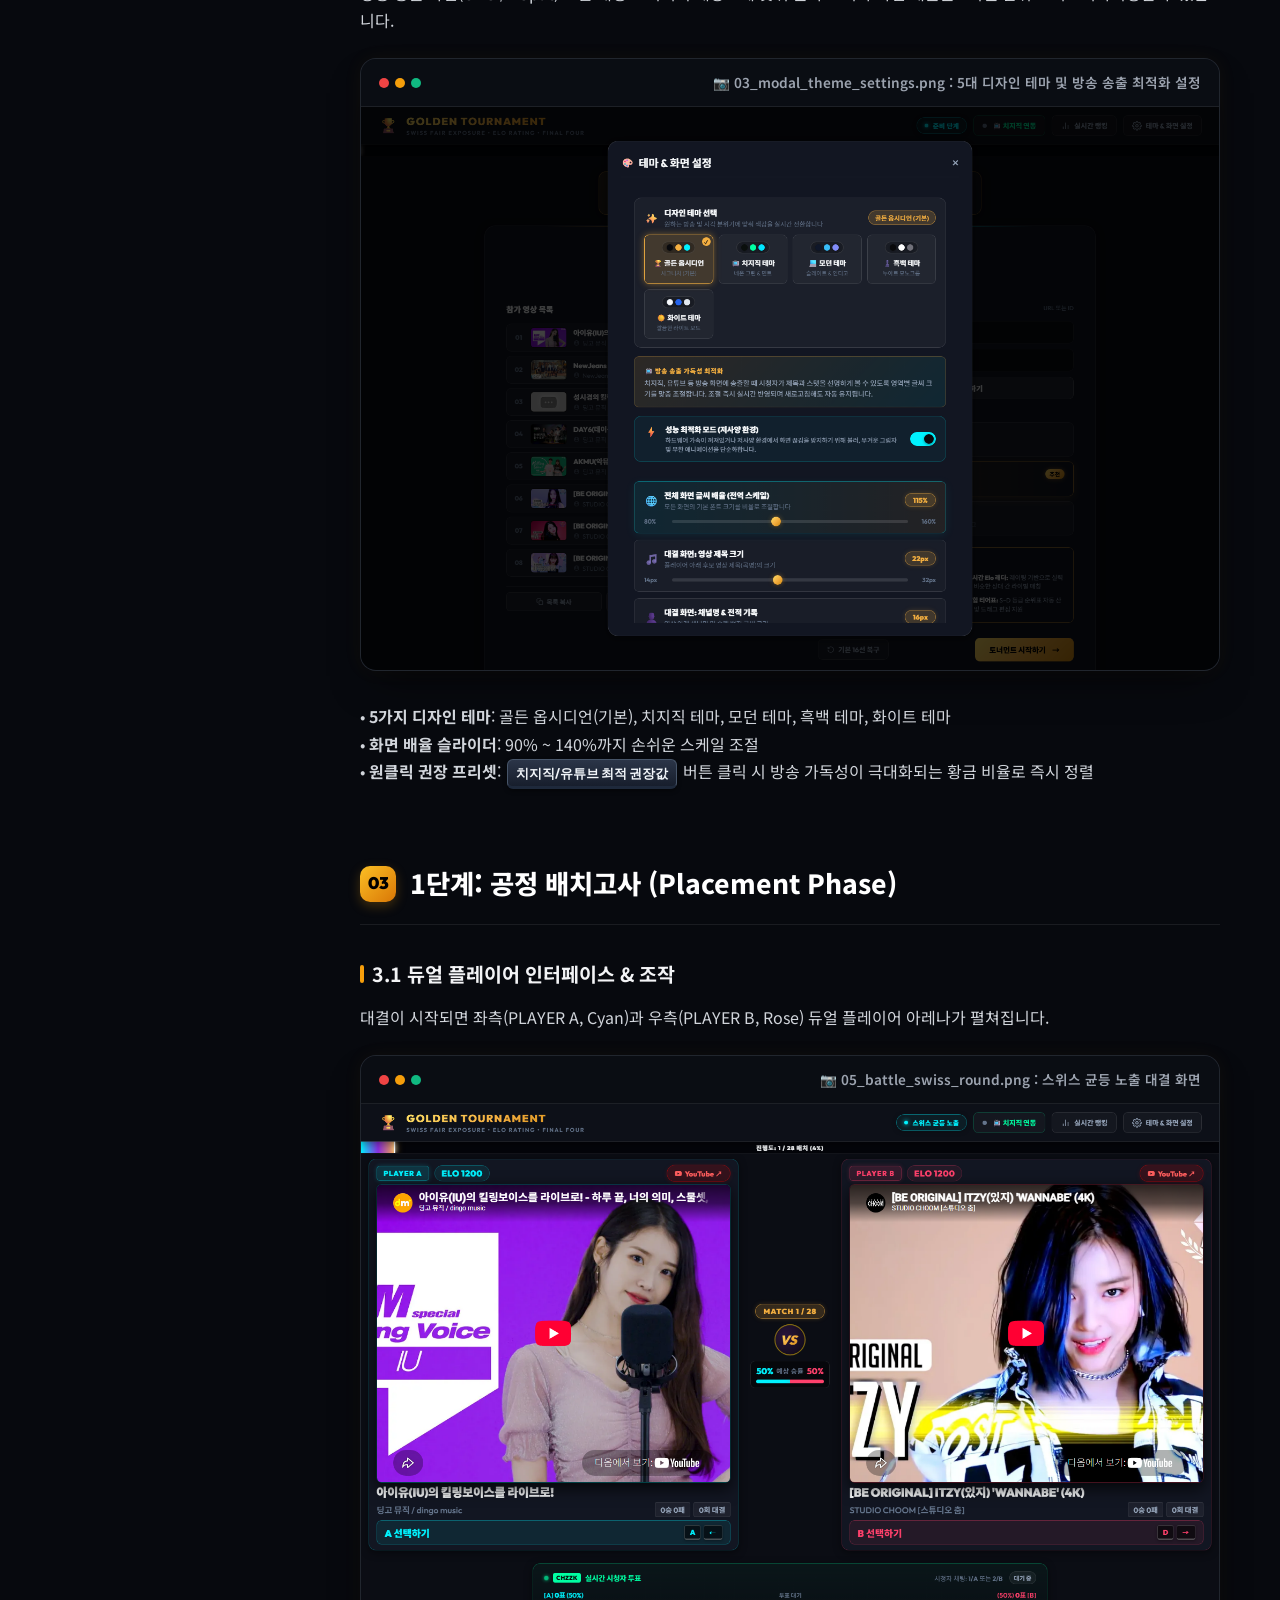
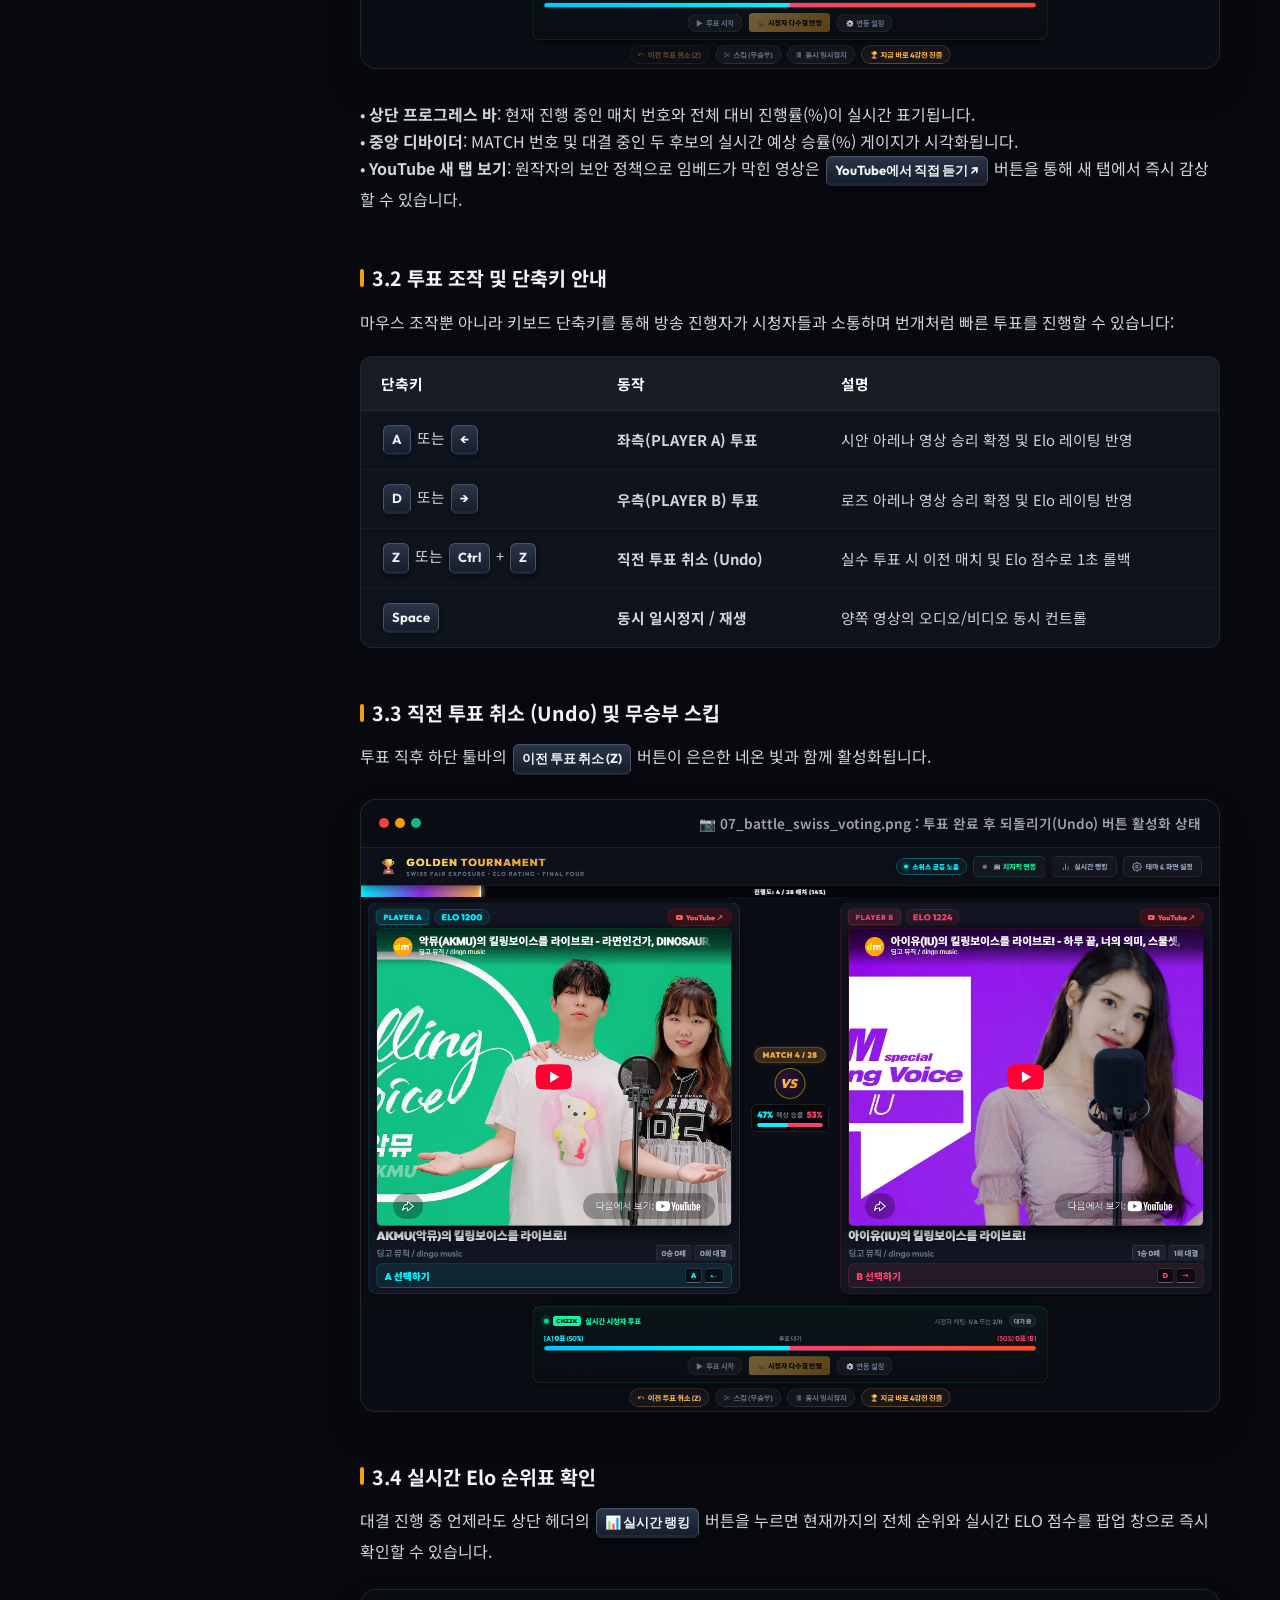
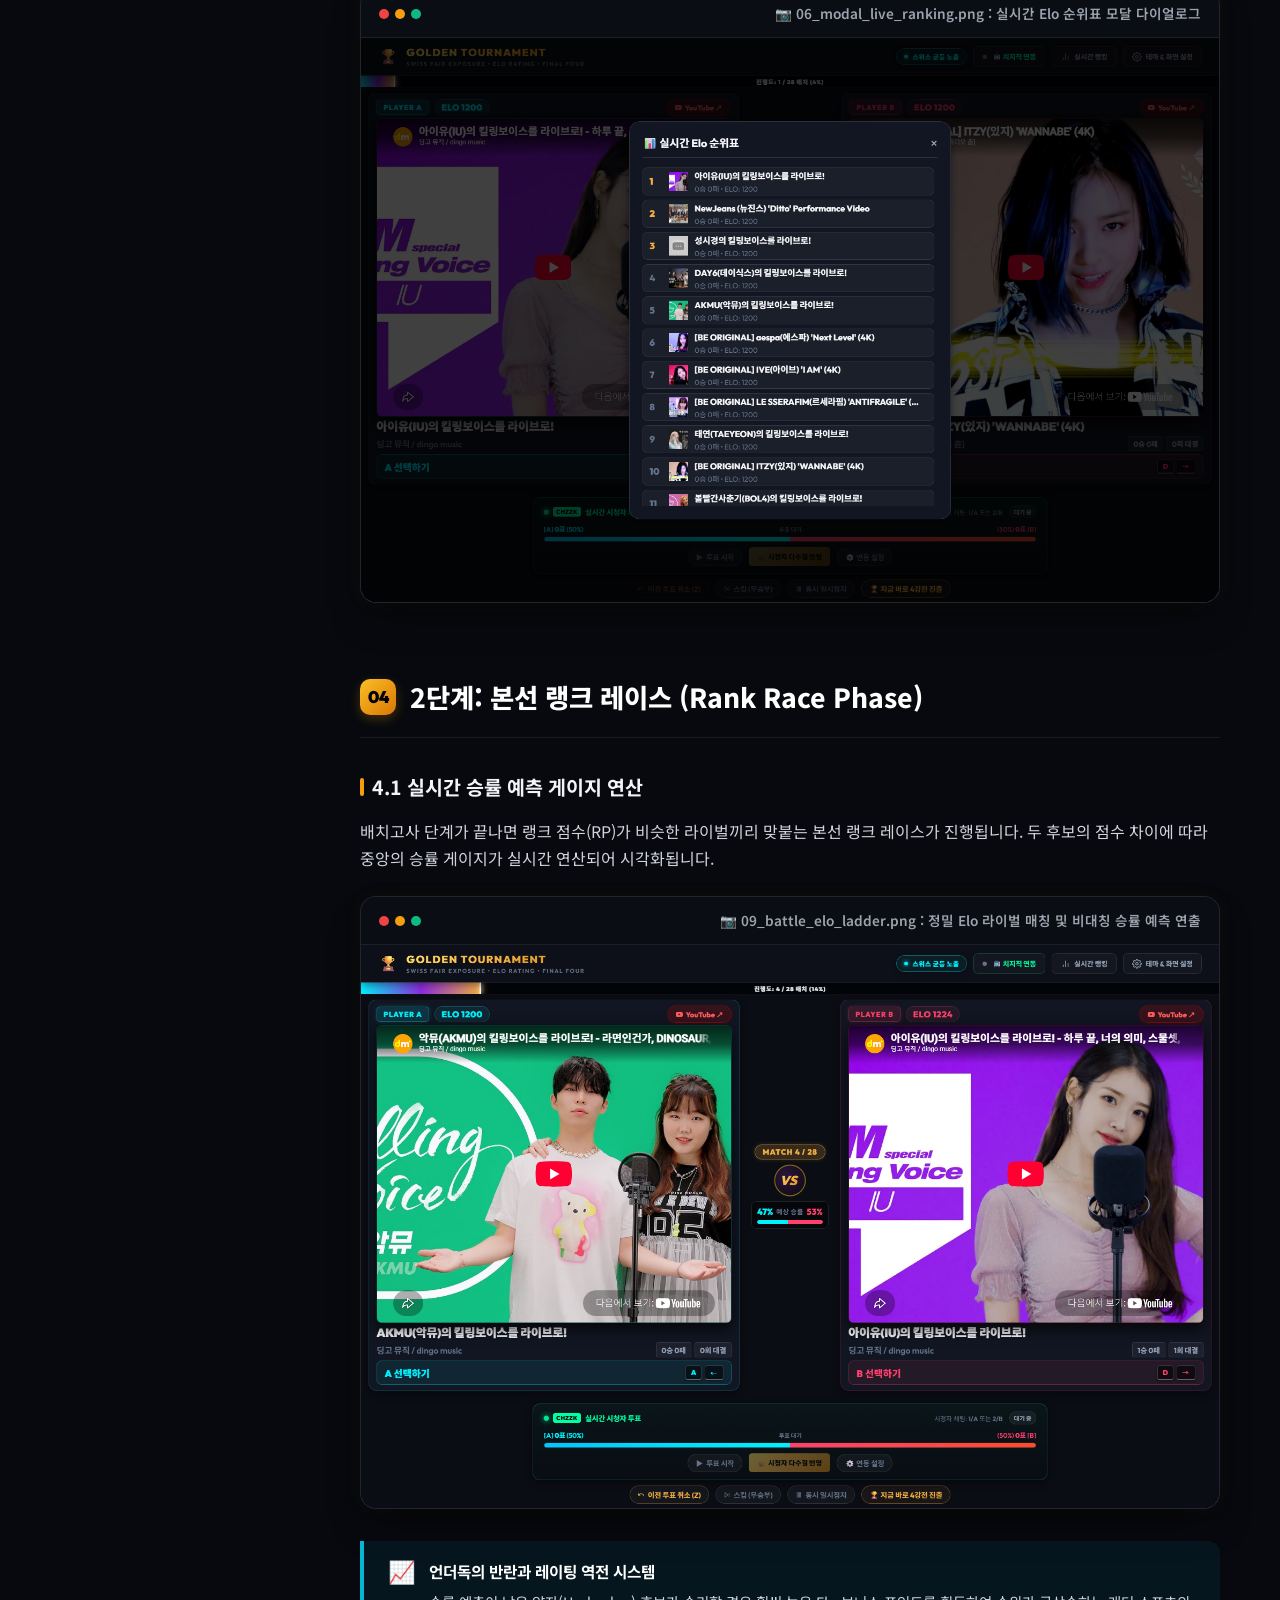
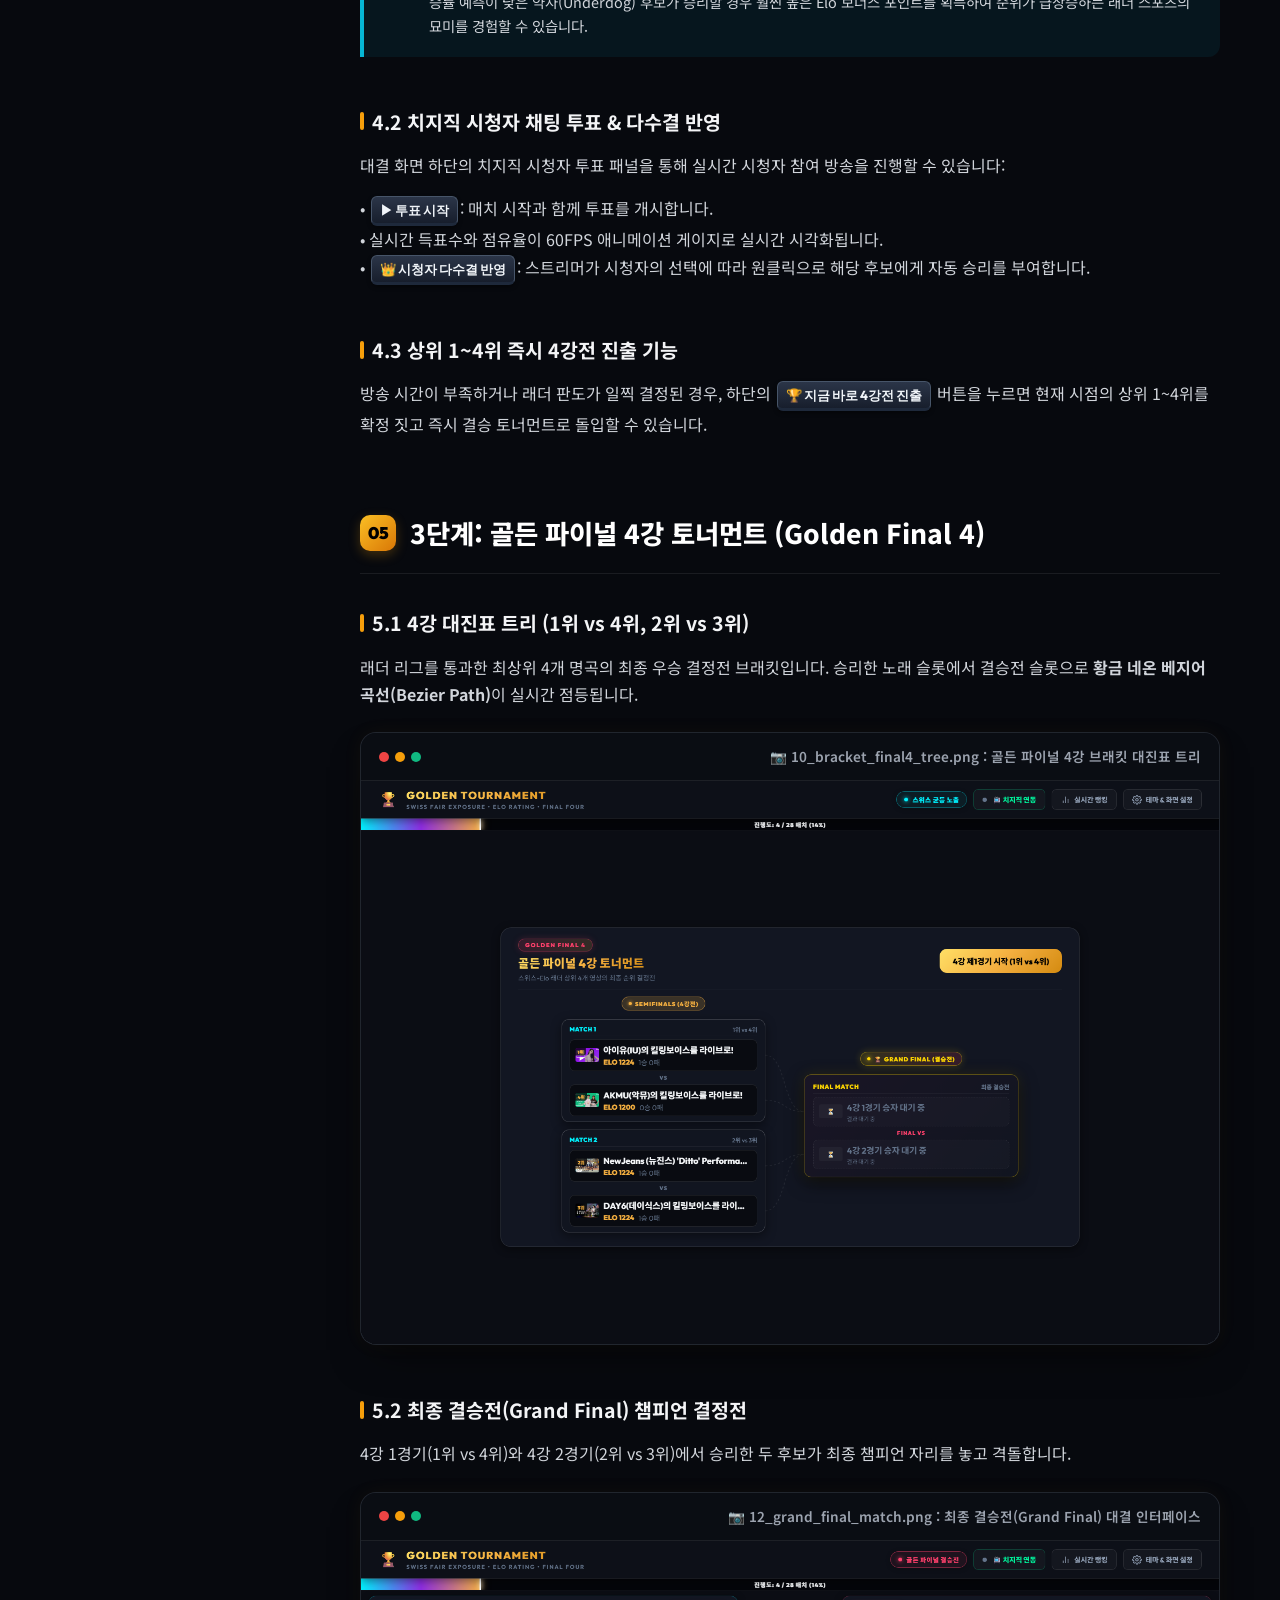
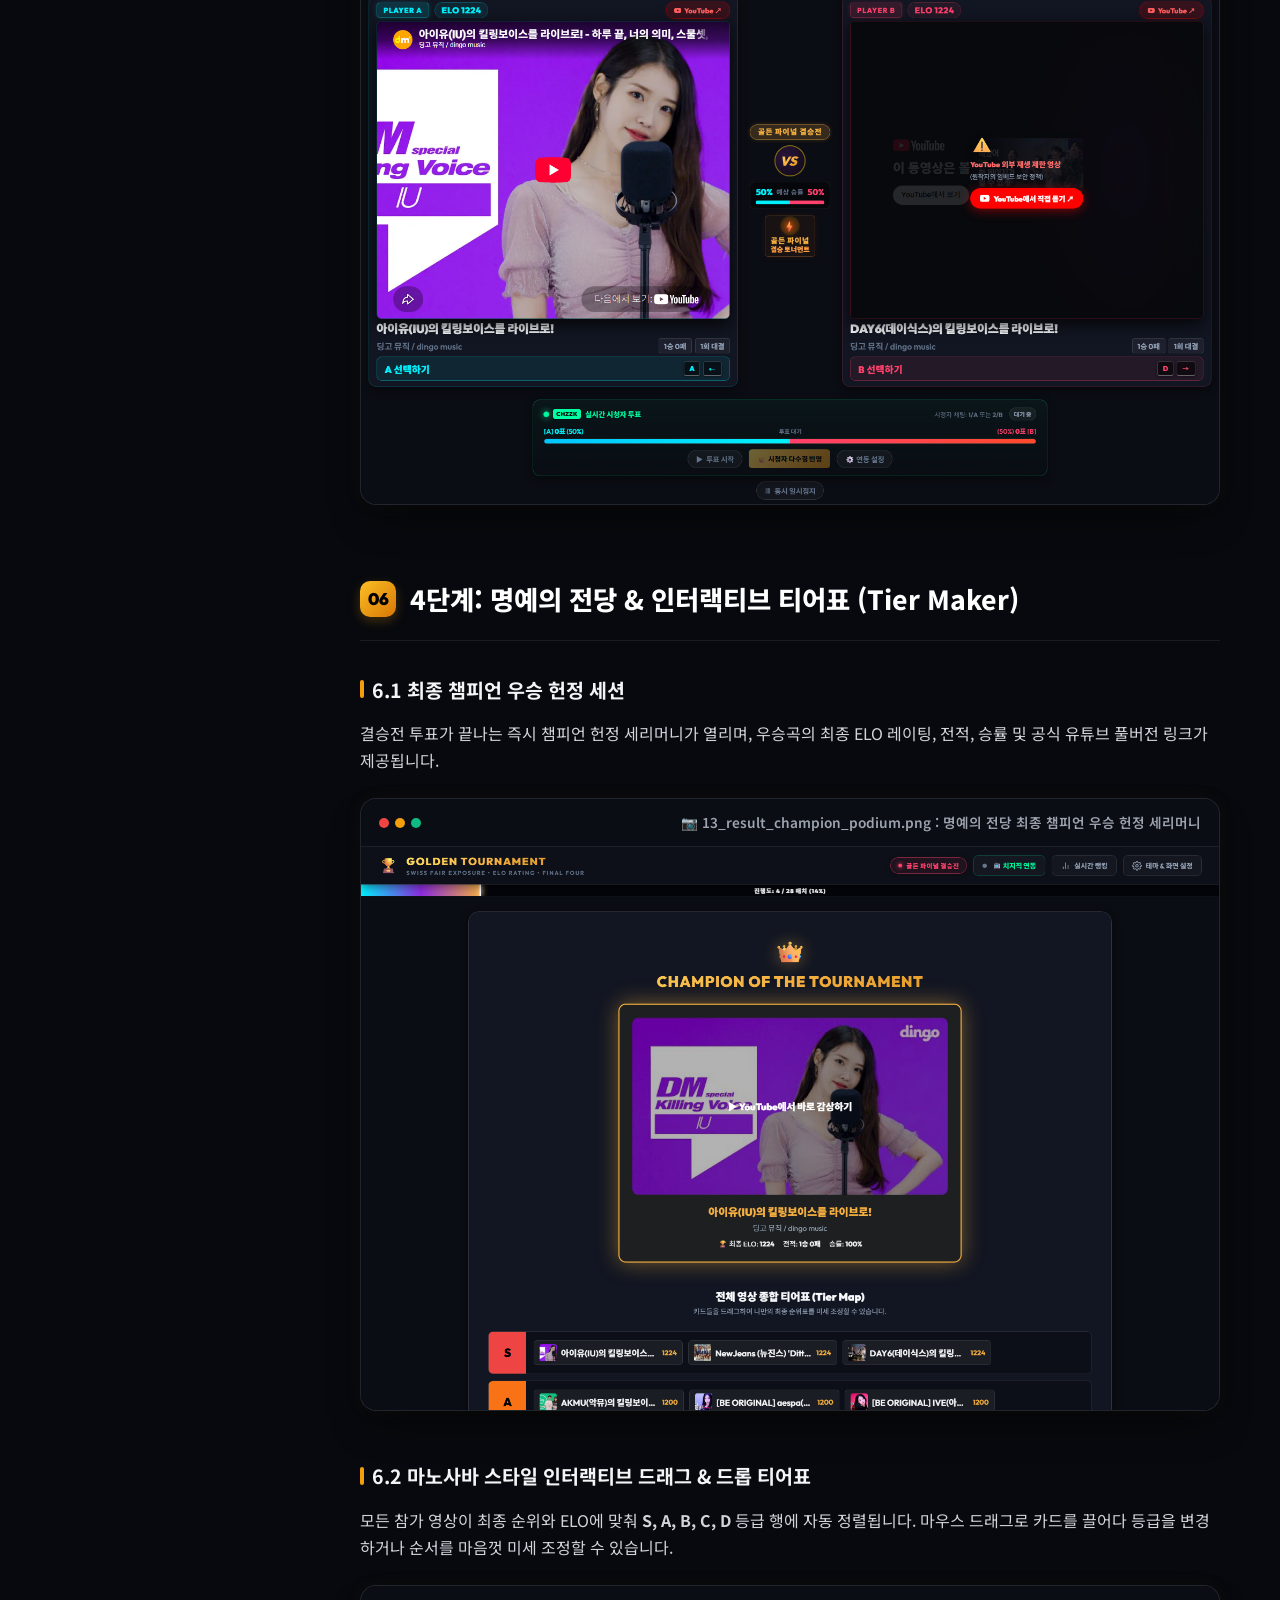
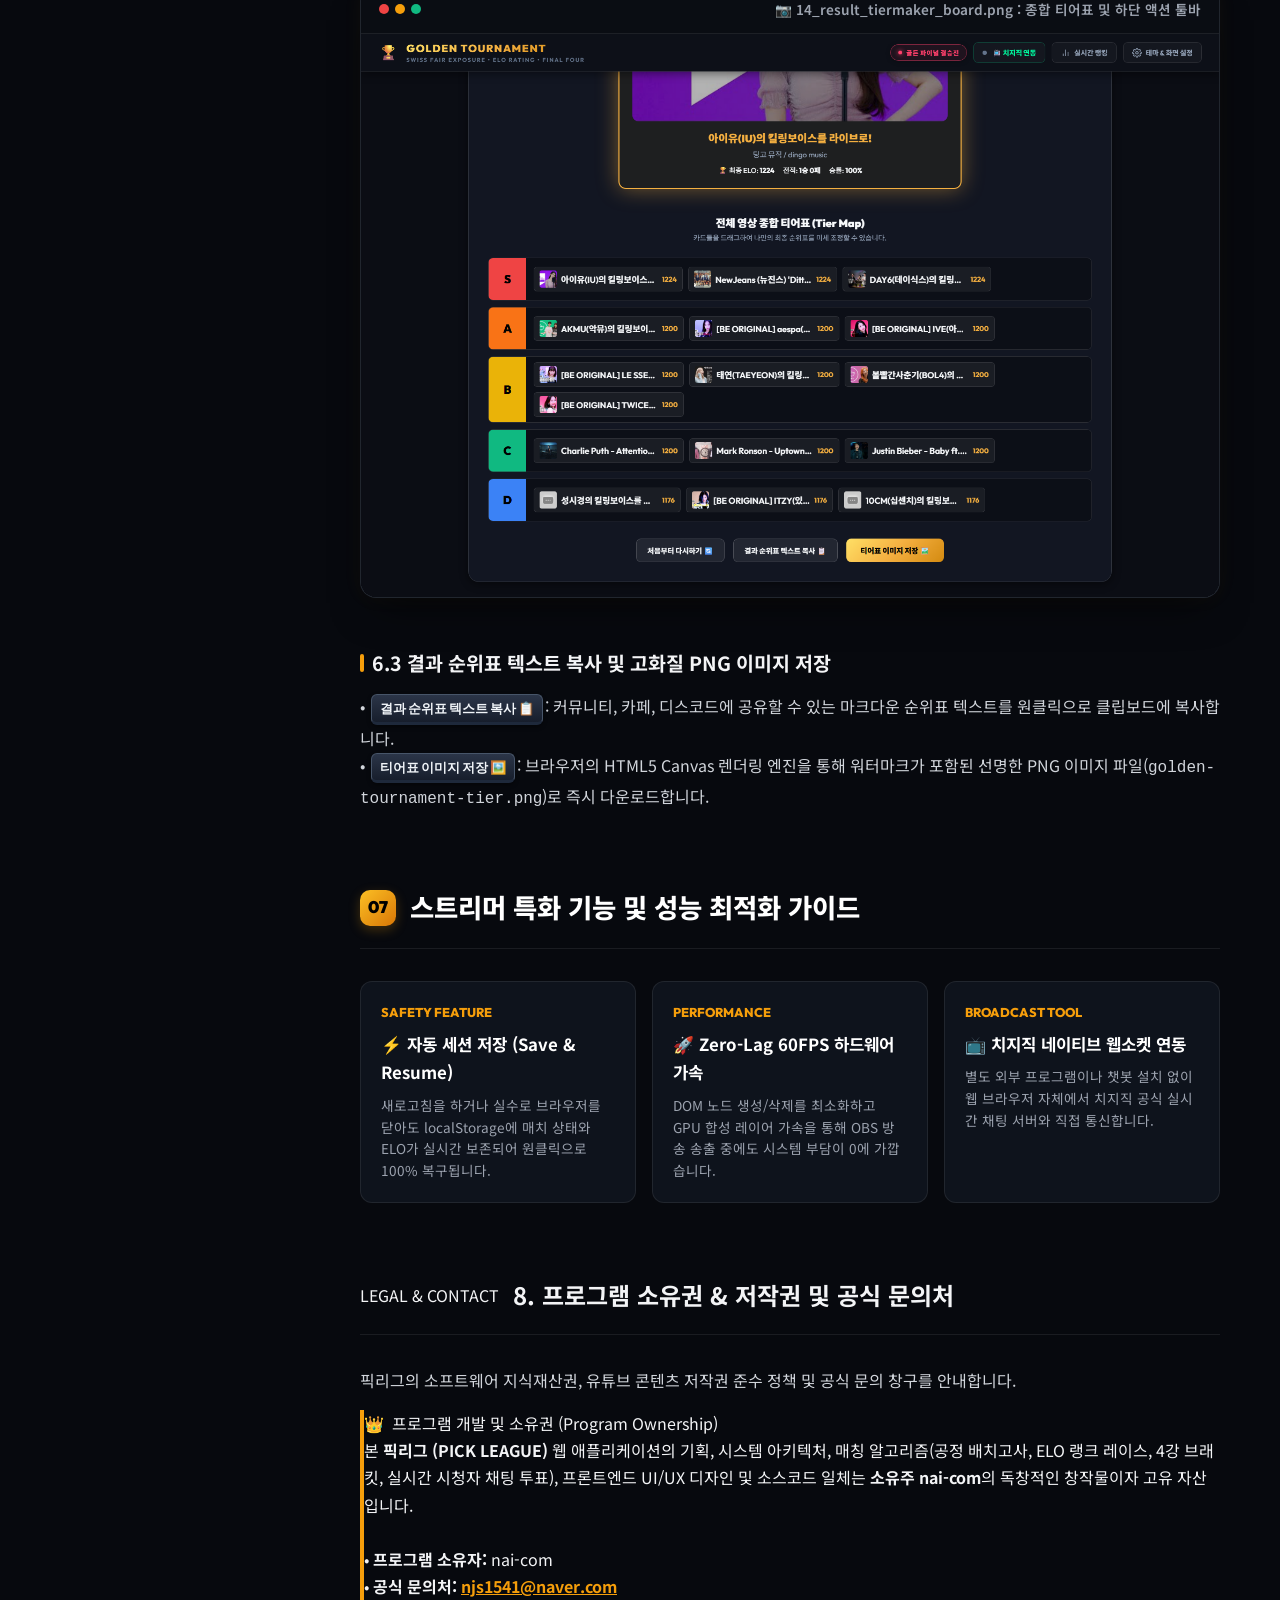
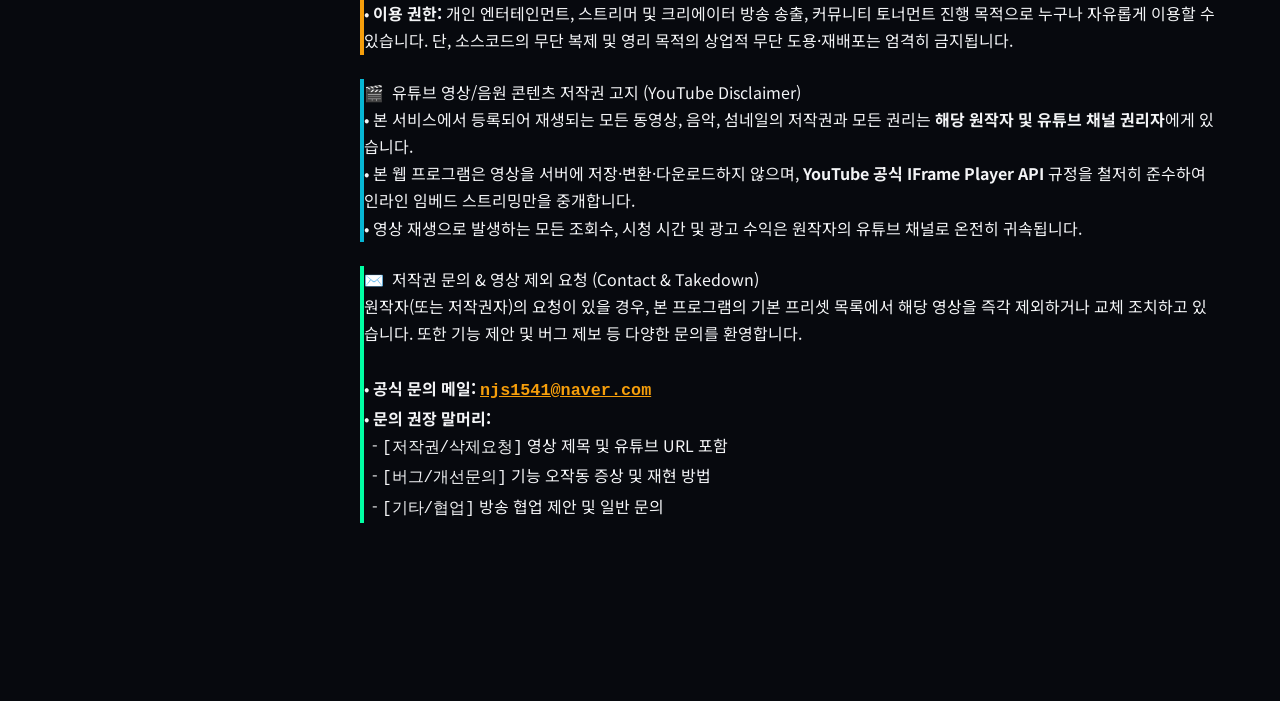
==== commit 0c470e8f: "타이틀 변경 및 적용" ====
--- a/manual.html
+++ b/manual.html
@@ -3,8 +3,8 @@
 <head>
   <meta charset="UTF-8">
   <meta name="viewport" content="width=device-width, initial-scale=1.0">
-  <title>골든 토너먼트(GOLDEN TOURNAMENT) - 공식 인터랙티브 사용 설명서</title>
-  <meta name="description" content="조기 탈락 없는 공정한 배치고사, 실시간 라이벌 랭크 레이스, 골든 파이널 4강 챔피언십이 결합된 골든 토너먼트의 스크린샷 포함 전체 공식 사용 매뉴얼입니다.">
+  <title>픽리그(PICK LEAGUE) - 공식 인터랙티브 사용 설명서</title>
+  <meta name="description" content="조기 탈락 없는 공정한 배치고사, 실시간 라이벌 랭크 레이스, 챔피언십 4강 토너먼트가 결합된 픽리그의 스크린샷 포함 전체 공식 사용 매뉴얼입니다.">
   
   <!-- Google Fonts: Outfit & Noto Sans KR -->
   <link rel="preconnect" href="https://fonts.googleapis.com">
@@ -783,7 +783,7 @@
       <div class="brand-trophy">🏆</div>
       <div>
         <div class="brand-title">
-          GOLDEN TOURNAMENT
+          PICK LEAGUE
           <span class="brand-badge">MANUAL v1.0</span>
         </div>
       </div>
@@ -883,9 +883,9 @@
       <!-- Hero Banner -->
       <section class="hero-banner" id="intro">
         <div class="hero-subtitle">Interactive User Manual</div>
-        <h1 class="hero-title">GOLDEN TOURNAMENT 전체 사용 설명서</h1>
+        <h1 class="hero-title">PICK LEAGUE 전체 사용 설명서</h1>
         <p class="hero-desc">
-          기존 이상형 월드컵의 조기 탈락 한계를 극복하고, <strong>공정한 배치고사 ➔ 라이벌 랭크 레이스 ➔ 골든 파이널 4강 챔피언십 ➔ 인터랙티브 티어표</strong>로 이어지는 완성형 유튜브 영상 토너먼트 시스템의 모든 기능과 상세 조작법을 안내합니다.
+          기존 이상형 월드컵의 조기 탈락 한계를 극복하고, <strong>공정한 배치고사 ➔ 라이벌 랭크 레이스 ➔ 파이널 4강 챔피언십 ➔ 인터랙티브 티어표</strong>로 이어지는 완성형 유튜브 영상 토너먼트 시스템의 모든 기능과 상세 조작법을 안내합니다.
         </p>
       </section>
 
@@ -899,7 +899,7 @@
         </div>
 
         <p>
-          기존의 토너먼트는 <strong>"1라운드에서 강자끼리 맞붙어 패배한 후보가 다시는 등장하지 못하는 문제(대진운에 따른 조기 탈락)"</strong>가 늘 존재했습니다. 골든 토너먼트는 단계별 하이브리드 알고리즘을 통해 모든 후보가 공정하게 가치를 인정받을 수 있도록 설계되었습니다.
+          기존의 토너먼트는 <strong>"1라운드에서 강자끼리 맞붙어 패배한 후보가 다시는 등장하지 못하는 문제(대진운에 따른 조기 탈락)"</strong>가 늘 존재했습니다. 픽리그는 단계별 하이브리드 알고리즘을 통해 모든 후보가 공정하게 가치를 인정받을 수 있도록 설계되었습니다.
         </p>
 
         <div class="process-grid">
@@ -1463,7 +1463,7 @@
           </div>
         </div>
         <p class="section-lead">
-          골든 토너먼트의 소프트웨어 지식재산권, 유튜브 콘텐츠 저작권 준수 정책 및 공식 문의 창구를 안내합니다.
+          픽리그의 소프트웨어 지식재산권, 유튜브 콘텐츠 저작권 준수 정책 및 공식 문의 창구를 안내합니다.
         </p>
 
         <div class="tip-card" style="border-left: 4px solid var(--gold-primary); margin-bottom: 24px;">
@@ -1472,7 +1472,7 @@
             <span>프로그램 개발 및 소유권 (Program Ownership)</span>
           </div>
           <div class="tip-body">
-            본 <strong>골든 토너먼트 (GOLDEN TOURNAMENT)</strong> 웹 애플리케이션의 기획, 시스템 아키텍처, 매칭 알고리즘(공정 배치고사, ELO 랭크 레이스, 4강 브래킷, 실시간 시청자 채팅 투표), 프론트엔드 UI/UX 디자인 및 소스코드 일체는 <strong>소유주 nai-com</strong>의 독창적인 창작물이자 고유 자산입니다.<br><br>
+            본 <strong>픽리그 (PICK LEAGUE)</strong> 웹 애플리케이션의 기획, 시스템 아키텍처, 매칭 알고리즘(공정 배치고사, ELO 랭크 레이스, 4강 브래킷, 실시간 시청자 채팅 투표), 프론트엔드 UI/UX 디자인 및 소스코드 일체는 <strong>소유주 nai-com</strong>의 독창적인 창작물이자 고유 자산입니다.<br><br>
             • <strong>프로그램 소유자:</strong> nai-com<br>
             • <strong>공식 문의처:</strong> <a href="mailto:njs1541@naver.com" style="color: var(--gold-primary); font-weight: 700;">njs1541@naver.com</a><br>
             • <strong>이용 권한:</strong> 개인 엔터테인먼트, 스트리머 및 크리에이터 방송 송출, 커뮤니티 토너먼트 진행 목적으로 누구나 자유롭게 이용할 수 있습니다. 단, 소스코드의 무단 복제 및 영리 목적의 상업적 무단 도용·재배포는 엄격히 금지됩니다.
